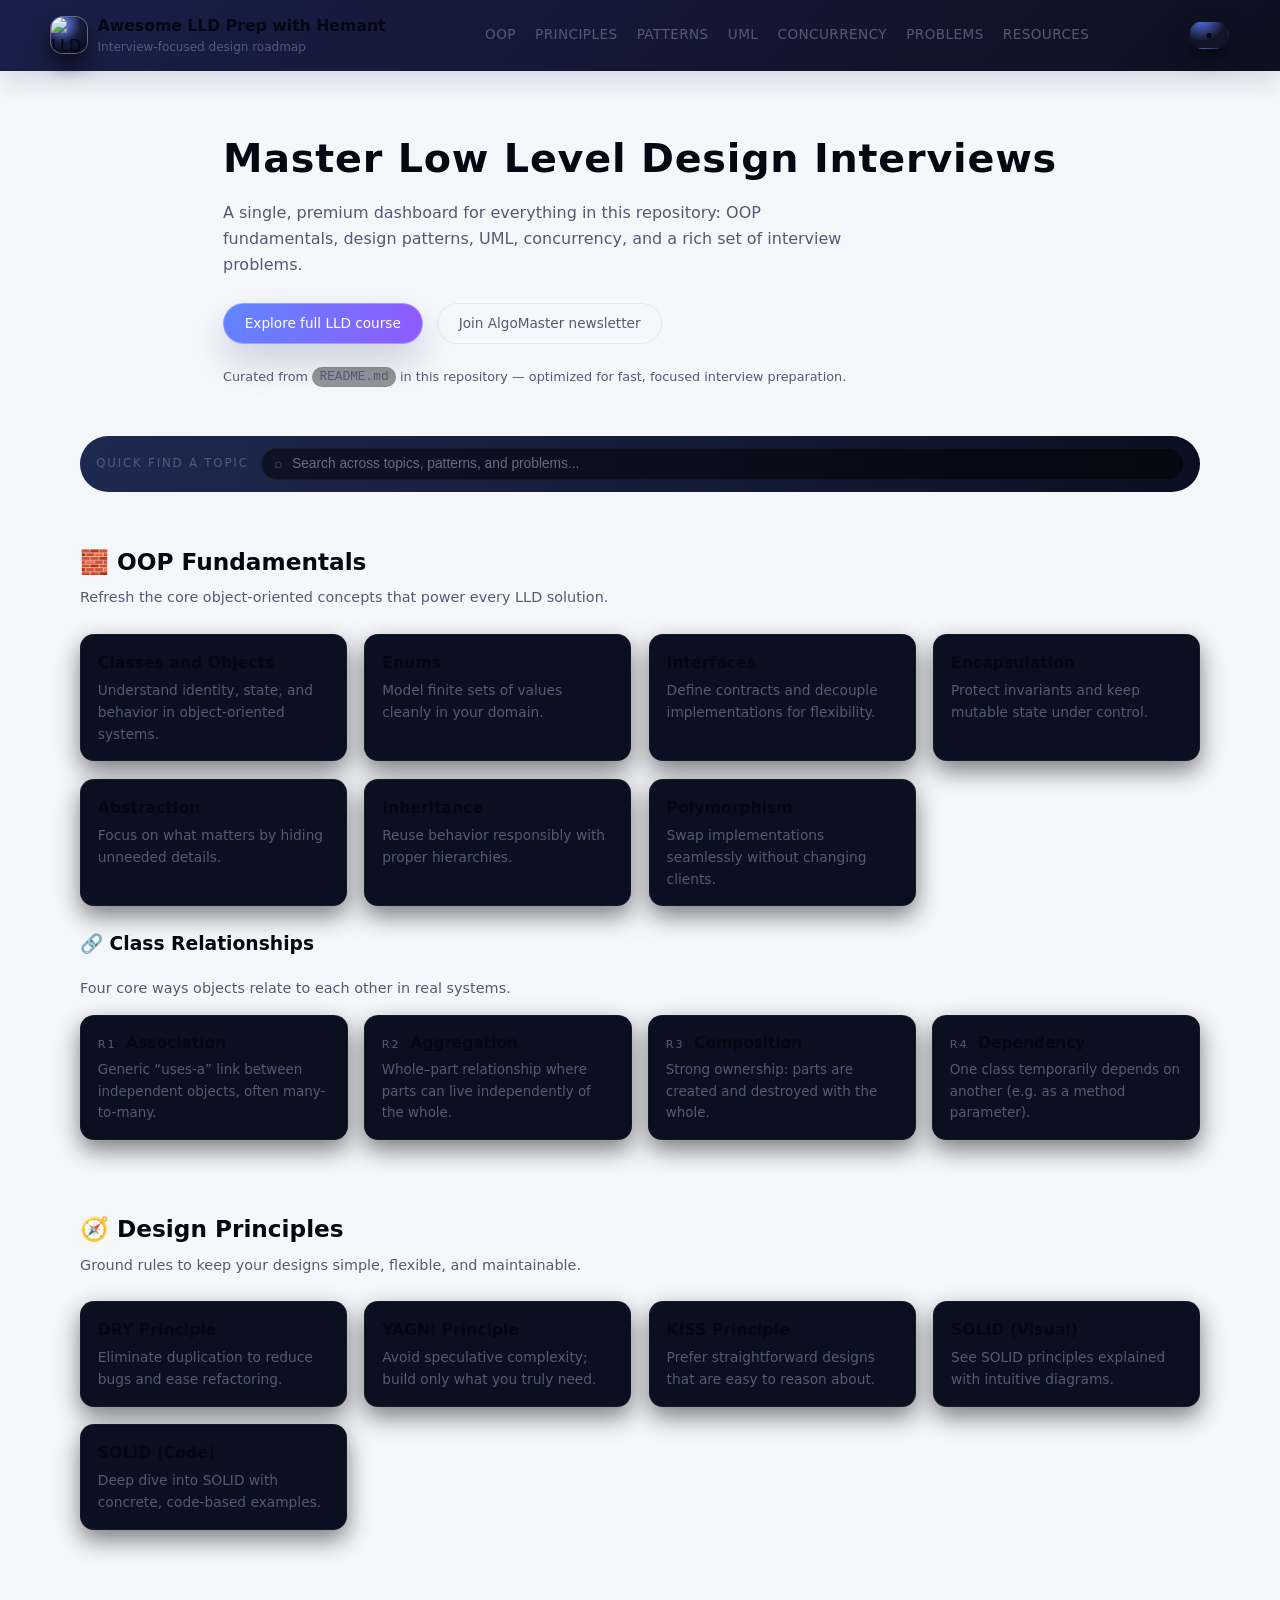
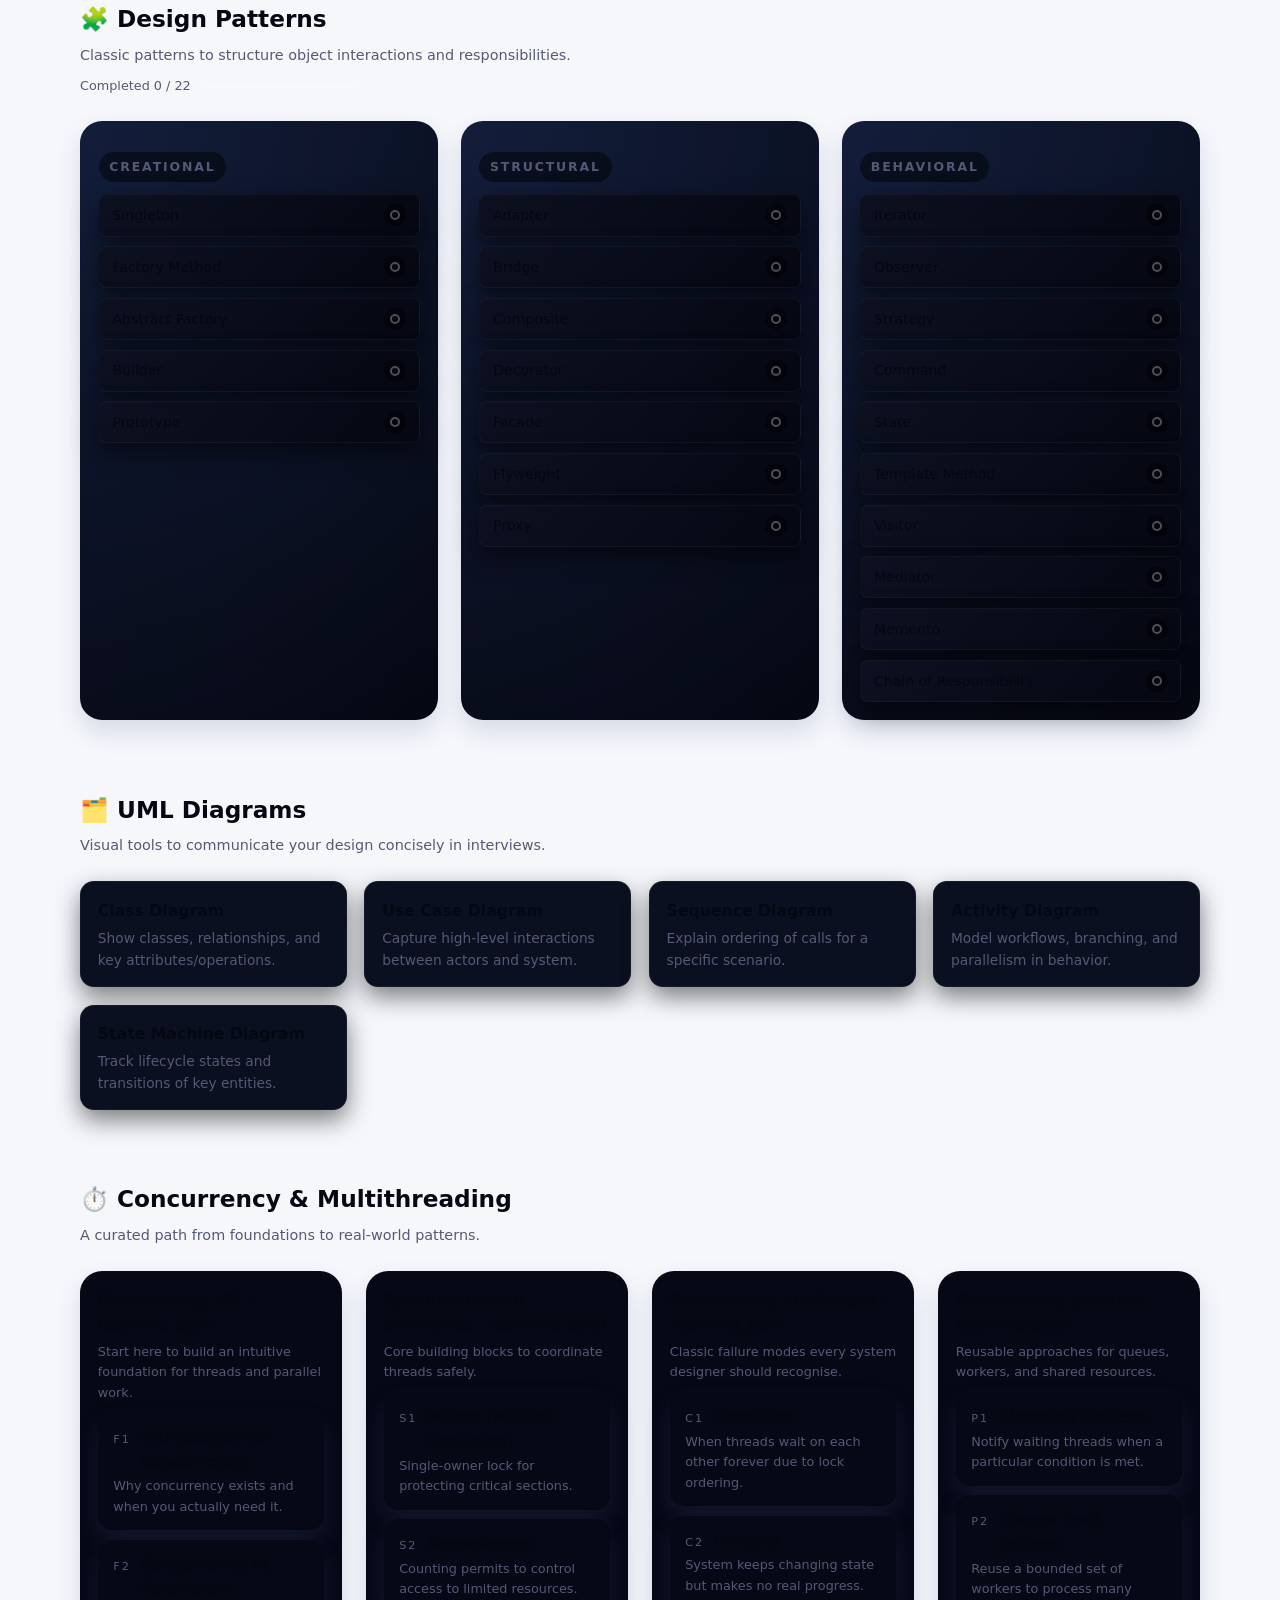
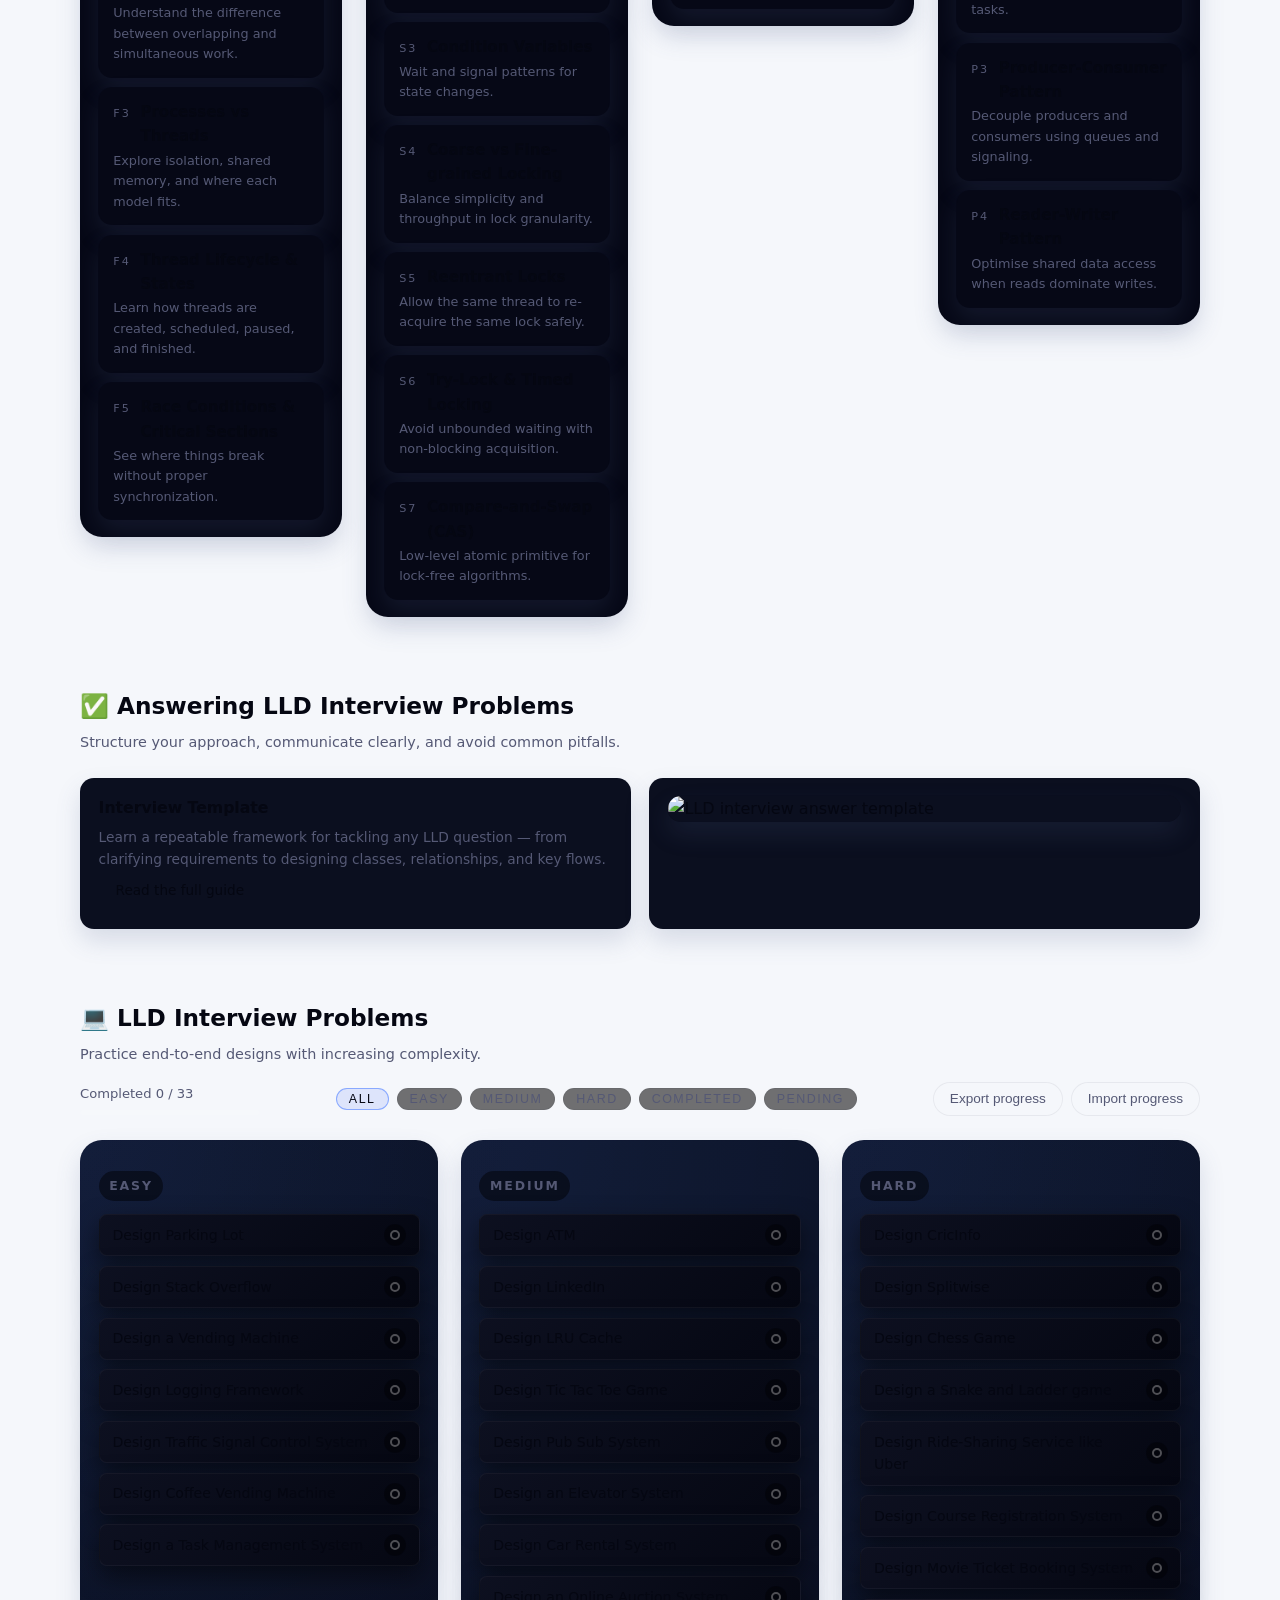
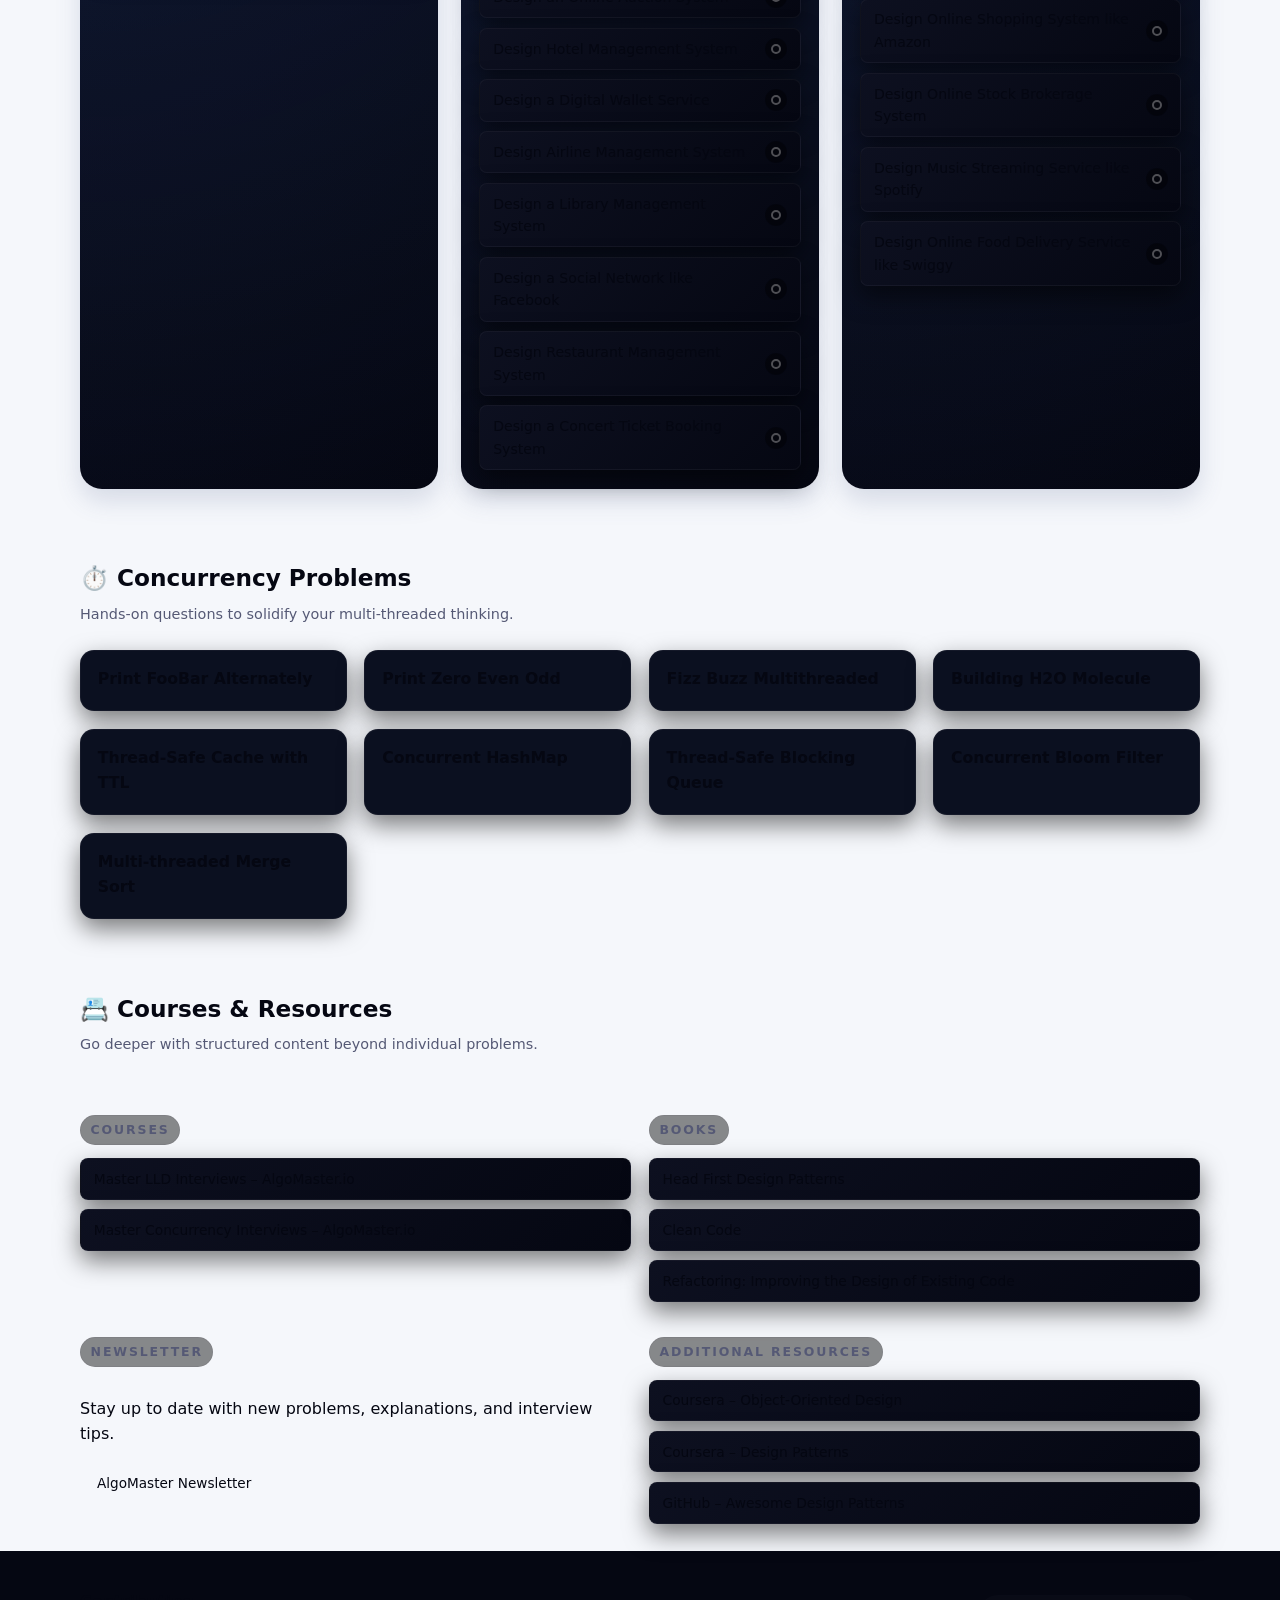
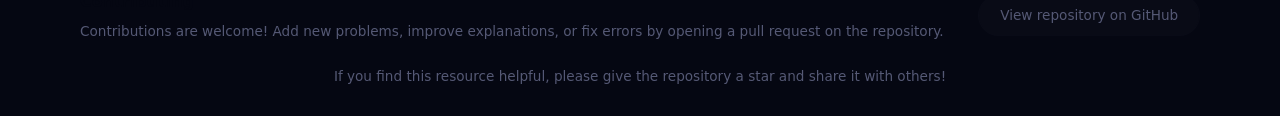
==== webview/index.html @ 3608aee8 "initial commit" ====
<!DOCTYPE html>
<html lang="en">
  <head>
    <meta charset="UTF-8" />
    <meta name="viewport" content="width=device-width, initial-scale=1.0" />
    <title>Awesome Low Level Design Prep</title>
    <meta
      name="description"
      content="Curated roadmap to prepare for Low Level Design (LLD) interviews: OOP, design principles, patterns, UML, concurrency, and hands-on problems."
    />
    <link rel="stylesheet" href="./styles.css" />
    <link rel="icon" type="image/png" href="../images/lld-repo-logo.png" />
  </head>
  <body data-page="overview">
    <div class="app-shell">
      <header class="topbar">
        <div class="logo-block">
          <img
            src="../images/lld-repo-logo.png"
            alt="LLD Repo Logo"
            class="logo"
          />
          <div class="brand">
            <span class="brand-title">Awesome LLD Prep with Hemant</span>
            <span class="brand-subtitle">Interview-focused design roadmap</span>
          </div>
        </div>
        <nav class="top-nav" aria-label="Primary">
          <a href="#fundamentals">OOP</a>
          <a href="#design-principles">Principles</a>
          <a href="#design-patterns">Patterns</a>
          <a href="#uml">UML</a>
          <a href="#concurrency">Concurrency</a>
          <a href="#lld-problems">Problems</a>
          <a href="#resources">Resources</a>
        </nav>
        <button
          class="icon-button"
          id="themeToggle"
          type="button"
          aria-label="Toggle dark mode"
        >
          <span class="icon-moon" aria-hidden="true">●</span>
        </button>
      </header>

      <main>
        <section class="hero">
          <div class="hero-content">
            <h1>Master Low Level Design Interviews</h1>
            <p class="hero-tagline">
              A single, premium dashboard for everything in this repository:
              OOP fundamentals, design patterns, UML, concurrency, and a rich
              set of interview problems.
            </p>
            <div class="hero-actions">
              <a
                href="https://algomaster.io/learn/lld"
                class="btn primary"
                target="_blank"
                rel="noopener noreferrer"
              >
                Explore full LLD course
              </a>
              <a
                href="https://blog.algomaster.io/"
                class="btn ghost"
                target="_blank"
                rel="noopener noreferrer"
              >
                Join AlgoMaster newsletter
              </a>
            </div>
            <p class="hero-meta">
              Curated from
              <code>README.md</code> in this repository — optimized for fast,
              focused interview preparation.
            </p>
          </div>
        </section>

        <section class="search-strip" aria-label="Quick search">
          <div class="search-inner">
            <label for="globalSearch" class="search-label"
              >Quick find a topic</label
            >
            <div class="search-control">
              <span class="search-icon" aria-hidden="true">⌕</span>
              <input
                id="globalSearch"
                type="search"
                placeholder="Search across topics, patterns, and problems..."
                autocomplete="off"
              />
            </div>
          </div>
        </section>

        <section id="fundamentals" class="section">
          <header class="section-header">
            <h2>🧱 OOP Fundamentals</h2>
            <p>Refresh the core object-oriented concepts that power every LLD solution.</p>
          </header>
          <div class="grid grid-3">
            <a
              class="card resource-card"
              href="https://algomaster.io/learn/lld/classes-and-objects"
              target="_blank"
              rel="noopener noreferrer"
              data-search="classes objects oop"
            >
              <h3>Classes and Objects</h3>
              <p>Understand identity, state, and behavior in object-oriented systems.</p>
            </a>
            <a
              class="card resource-card"
              href="https://algomaster.io/learn/lld/enums"
              target="_blank"
              rel="noopener noreferrer"
              data-search="enums enumerations"
            >
              <h3>Enums</h3>
              <p>Model finite sets of values cleanly in your domain.</p>
            </a>
            <a
              class="card resource-card"
              href="https://algomaster.io/learn/lld/interfaces"
              target="_blank"
              rel="noopener noreferrer"
              data-search="interfaces contracts"
            >
              <h3>Interfaces</h3>
              <p>Define contracts and decouple implementations for flexibility.</p>
            </a>
            <a
              class="card resource-card"
              href="https://algomaster.io/learn/lld/encapsulation"
              target="_blank"
              rel="noopener noreferrer"
              data-search="encapsulation information hiding"
            >
              <h3>Encapsulation</h3>
              <p>Protect invariants and keep mutable state under control.</p>
            </a>
            <a
              class="card resource-card"
              href="https://algomaster.io/learn/lld/abstraction"
              target="_blank"
              rel="noopener noreferrer"
              data-search="abstraction"
            >
              <h3>Abstraction</h3>
              <p>Focus on what matters by hiding unneeded details.</p>
            </a>
            <a
              class="card resource-card"
              href="https://algomaster.io/learn/lld/inheritance"
              target="_blank"
              rel="noopener noreferrer"
              data-search="inheritance"
            >
              <h3>Inheritance</h3>
              <p>Reuse behavior responsibly with proper hierarchies.</p>
            </a>
            <a
              class="card resource-card"
              href="https://algomaster.io/learn/lld/polymorphism"
              target="_blank"
              rel="noopener noreferrer"
              data-search="polymorphism late binding"
            >
              <h3>Polymorphism</h3>
              <p>Swap implementations seamlessly without changing clients.</p>
            </a>
          </div>

          <div class="subsection">
            <header class="section-header compact">
              <h3>🔗 Class Relationships</h3>
              <p>Four core ways objects relate to each other in real systems.</p>
            </header>
            <div class="relationships-grid">
              <a
                class="card resource-card relationship-card"
                href="https://algomaster.io/learn/lld/association"
                target="_blank"
                rel="noopener noreferrer"
                data-search="association"
              >
                <div class="relationship-header">
                  <span class="relationship-tag">R1</span>
                  <h3>Association</h3>
                </div>
                <p>
                  Generic “uses-a” link between independent objects, often
                  many-to-many.
                </p>
              </a>
              <a
                class="card resource-card relationship-card"
                href="https://algomaster.io/learn/lld/aggregation"
                target="_blank"
                rel="noopener noreferrer"
                data-search="aggregation"
              >
                <div class="relationship-header">
                  <span class="relationship-tag">R2</span>
                  <h3>Aggregation</h3>
                </div>
                <p>
                  Whole–part relationship where parts can live independently of
                  the whole.
                </p>
              </a>
              <a
                class="card resource-card relationship-card"
                href="https://algomaster.io/learn/lld/composition"
                target="_blank"
                rel="noopener noreferrer"
                data-search="composition"
              >
                <div class="relationship-header">
                  <span class="relationship-tag">R3</span>
                  <h3>Composition</h3>
                </div>
                <p>
                  Strong ownership: parts are created and destroyed with the
                  whole.
                </p>
              </a>
              <a
                class="card resource-card relationship-card"
                href="https://algomaster.io/learn/lld/dependency"
                target="_blank"
                rel="noopener noreferrer"
                data-search="dependency"
              >
                <div class="relationship-header">
                  <span class="relationship-tag">R4</span>
                  <h3>Dependency</h3>
                </div>
                <p>
                  One class temporarily depends on another (e.g. as a method
                  parameter).
                </p>
              </a>
            </div>
          </div>
        </section>

        <section id="design-principles" class="section">
          <header class="section-header">
            <h2>🧭 Design Principles</h2>
            <p>Ground rules to keep your designs simple, flexible, and maintainable.</p>
          </header>
          <div class="grid grid-2">
            <a
              class="card resource-card"
              href="https://algomaster.io/learn/lld/dry"
              target="_blank"
              rel="noopener noreferrer"
              data-search="dry don't repeat yourself"
            >
              <h3>DRY Principle</h3>
              <p>Eliminate duplication to reduce bugs and ease refactoring.</p>
            </a>
            <a
              class="card resource-card"
              href="https://algomaster.io/learn/lld/yagni"
              target="_blank"
              rel="noopener noreferrer"
              data-search="yagni you aren't gonna need it"
            >
              <h3>YAGNI Principle</h3>
              <p>Avoid speculative complexity; build only what you truly need.</p>
            </a>
            <a
              class="card resource-card"
              href="https://algomaster.io/learn/lld/kiss"
              target="_blank"
              rel="noopener noreferrer"
              data-search="kiss keep it simple"
            >
              <h3>KISS Principle</h3>
              <p>Prefer straightforward designs that are easy to reason about.</p>
            </a>
            <a
              class="card resource-card"
              href="https://medium.com/backticks-tildes/the-s-o-l-i-d-principles-in-pictures-b34ce2f1e898"
              target="_blank"
              rel="noopener noreferrer"
              data-search="solid principles pictures"
            >
              <h3>SOLID (Visual)</h3>
              <p>See SOLID principles explained with intuitive diagrams.</p>
            </a>
            <a
              class="card resource-card"
              href="https://blog.algomaster.io/p/solid-principles-explained-with-code"
              target="_blank"
              rel="noopener noreferrer"
              data-search="solid principles code examples"
            >
              <h3>SOLID (Code)</h3>
              <p>Deep dive into SOLID with concrete, code-based examples.</p>
            </a>
          </div>
        </section>

        <section id="design-patterns" class="section">
          <header class="section-header">
            <h2>🧩 Design Patterns</h2>
            <p>Classic patterns to structure object interactions and responsibilities.</p>
            <div class="patterns-progress">
              <span id="patternsProgressText">Completed 0 / 23</span>
              <div class="progress-bar">
                <div
                  id="patternsProgressBar"
                  class="progress-bar-fill"
                ></div>
              </div>
            </div>
          </header>
          <div class="patterns-layout">
            <div class="patterns-column">
              <h3 class="pill-heading">Creational</h3>
              <ul class="link-list">
                <li>
                  <a
                    class="resource-card pattern-card"
                    href="https://algomaster.io/learn/lld/singleton"
                    target="_blank"
                    rel="noopener noreferrer"
                    data-search="singleton creational pattern"
                    data-pattern-id="singleton"
                    data-pattern-category="creational"
                  >
                    <span class="pattern-card-title">Singleton</span>
                    <button
                      class="pattern-progress-toggle"
                      type="button"
                      aria-label="Toggle completion for Singleton pattern"
                    >
                      <span class="progress-check"></span>
                    </button>
                  </a>
                </li>
                <li>
                  <a
                    class="resource-card pattern-card"
                    href="https://algomaster.io/learn/lld/factory-method"
                    target="_blank"
                    rel="noopener noreferrer"
                    data-search="factory method pattern"
                    data-pattern-id="factory-method"
                    data-pattern-category="creational"
                  >
                    <span class="pattern-card-title">Factory Method</span>
                    <button
                      class="pattern-progress-toggle"
                      type="button"
                      aria-label="Toggle completion for Factory Method pattern"
                    >
                      <span class="progress-check"></span>
                    </button>
                  </a>
                </li>
                <li>
                  <a
                    class="resource-card pattern-card"
                    href="https://algomaster.io/learn/lld/abstract-factory"
                    target="_blank"
                    rel="noopener noreferrer"
                    data-search="abstract factory pattern"
                    data-pattern-id="abstract-factory"
                    data-pattern-category="creational"
                  >
                    <span class="pattern-card-title">Abstract Factory</span>
                    <button
                      class="pattern-progress-toggle"
                      type="button"
                      aria-label="Toggle completion for Abstract Factory pattern"
                    >
                      <span class="progress-check"></span>
                    </button>
                  </a>
                </li>
                <li>
                  <a
                    class="resource-card pattern-card"
                    href="https://algomaster.io/learn/lld/builder"
                    target="_blank"
                    rel="noopener noreferrer"
                    data-search="builder pattern"
                    data-pattern-id="builder"
                    data-pattern-category="creational"
                  >
                    <span class="pattern-card-title">Builder</span>
                    <button
                      class="pattern-progress-toggle"
                      type="button"
                      aria-label="Toggle completion for Builder pattern"
                    >
                      <span class="progress-check"></span>
                    </button>
                  </a>
                </li>
                <li>
                  <a
                    class="resource-card pattern-card"
                    href="https://algomaster.io/learn/lld/prototype"
                    target="_blank"
                    rel="noopener noreferrer"
                    data-search="prototype pattern"
                    data-pattern-id="prototype"
                    data-pattern-category="creational"
                  >
                    <span class="pattern-card-title">Prototype</span>
                    <button
                      class="pattern-progress-toggle"
                      type="button"
                      aria-label="Toggle completion for Prototype pattern"
                    >
                      <span class="progress-check"></span>
                    </button>
                  </a>
                </li>
              </ul>
            </div>

            <div class="patterns-column">
              <h3 class="pill-heading">Structural</h3>
              <ul class="link-list">
                <li>
                  <a
                    class="resource-card pattern-card"
                    href="https://algomaster.io/learn/lld/adapter"
                    target="_blank"
                    rel="noopener noreferrer"
                    data-search="adapter pattern"
                    data-pattern-id="adapter"
                    data-pattern-category="structural"
                  >
                    <span class="pattern-card-title">Adapter</span>
                    <button
                      class="pattern-progress-toggle"
                      type="button"
                      aria-label="Toggle completion for Adapter pattern"
                    >
                      <span class="progress-check"></span>
                    </button>
                  </a>
                </li>
                <li>
                  <a
                    class="resource-card pattern-card"
                    href="https://algomaster.io/learn/lld/bridge"
                    target="_blank"
                    rel="noopener noreferrer"
                    data-search="bridge pattern"
                    data-pattern-id="bridge"
                    data-pattern-category="structural"
                  >
                    <span class="pattern-card-title">Bridge</span>
                    <button
                      class="pattern-progress-toggle"
                      type="button"
                      aria-label="Toggle completion for Bridge pattern"
                    >
                      <span class="progress-check"></span>
                    </button>
                  </a>
                </li>
                <li>
                  <a
                    class="resource-card pattern-card"
                    href="https://algomaster.io/learn/lld/composite"
                    target="_blank"
                    rel="noopener noreferrer"
                    data-search="composite pattern"
                    data-pattern-id="composite"
                    data-pattern-category="structural"
                  >
                    <span class="pattern-card-title">Composite</span>
                    <button
                      class="pattern-progress-toggle"
                      type="button"
                      aria-label="Toggle completion for Composite pattern"
                    >
                      <span class="progress-check"></span>
                    </button>
                  </a>
                </li>
                <li>
                  <a
                    class="resource-card pattern-card"
                    href="https://algomaster.io/learn/lld/decorator"
                    target="_blank"
                    rel="noopener noreferrer"
                    data-search="decorator pattern"
                    data-pattern-id="decorator"
                    data-pattern-category="structural"
                  >
                    <span class="pattern-card-title">Decorator</span>
                    <button
                      class="pattern-progress-toggle"
                      type="button"
                      aria-label="Toggle completion for Decorator pattern"
                    >
                      <span class="progress-check"></span>
                    </button>
                  </a>
                </li>
                <li>
                  <a
                    class="resource-card pattern-card"
                    href="https://algomaster.io/learn/lld/facade"
                    target="_blank"
                    rel="noopener noreferrer"
                    data-search="facade pattern"
                    data-pattern-id="facade"
                    data-pattern-category="structural"
                  >
                    <span class="pattern-card-title">Facade</span>
                    <button
                      class="pattern-progress-toggle"
                      type="button"
                      aria-label="Toggle completion for Facade pattern"
                    >
                      <span class="progress-check"></span>
                    </button>
                  </a>
                </li>
                <li>
                  <a
                    class="resource-card pattern-card"
                    href="https://algomaster.io/learn/lld/flyweight"
                    target="_blank"
                    rel="noopener noreferrer"
                    data-search="flyweight pattern"
                    data-pattern-id="flyweight"
                    data-pattern-category="structural"
                  >
                    <span class="pattern-card-title">Flyweight</span>
                    <button
                      class="pattern-progress-toggle"
                      type="button"
                      aria-label="Toggle completion for Flyweight pattern"
                    >
                      <span class="progress-check"></span>
                    </button>
                  </a>
                </li>
                <li>
                  <a
                    class="resource-card pattern-card"
                    href="https://algomaster.io/learn/lld/proxy"
                    target="_blank"
                    rel="noopener noreferrer"
                    data-search="proxy pattern"
                    data-pattern-id="proxy"
                    data-pattern-category="structural"
                  >
                    <span class="pattern-card-title">Proxy</span>
                    <button
                      class="pattern-progress-toggle"
                      type="button"
                      aria-label="Toggle completion for Proxy pattern"
                    >
                      <span class="progress-check"></span>
                    </button>
                  </a>
                </li>
              </ul>
            </div>

            <div class="patterns-column">
              <h3 class="pill-heading">Behavioral</h3>
              <ul class="link-list">
                <li>
                  <a
                    class="resource-card pattern-card"
                    href="https://algomaster.io/learn/lld/iterator"
                    target="_blank"
                    rel="noopener noreferrer"
                    data-search="iterator pattern"
                    data-pattern-id="iterator"
                    data-pattern-category="behavioral"
                  >
                    <span class="pattern-card-title">Iterator</span>
                    <button
                      class="pattern-progress-toggle"
                      type="button"
                      aria-label="Toggle completion for Iterator pattern"
                    >
                      <span class="progress-check"></span>
                    </button>
                  </a>
                </li>
                <li>
                  <a
                    class="resource-card pattern-card"
                    href="https://algomaster.io/learn/lld/observer"
                    target="_blank"
                    rel="noopener noreferrer"
                    data-search="observer pattern"
                    data-pattern-id="observer"
                    data-pattern-category="behavioral"
                  >
                    <span class="pattern-card-title">Observer</span>
                    <button
                      class="pattern-progress-toggle"
                      type="button"
                      aria-label="Toggle completion for Observer pattern"
                    >
                      <span class="progress-check"></span>
                    </button>
                  </a>
                </li>
                <li>
                  <a
                    class="resource-card pattern-card"
                    href="https://algomaster.io/learn/lld/strategy"
                    target="_blank"
                    rel="noopener noreferrer"
                    data-search="strategy pattern"
                    data-pattern-id="strategy"
                    data-pattern-category="behavioral"
                  >
                    <span class="pattern-card-title">Strategy</span>
                    <button
                      class="pattern-progress-toggle"
                      type="button"
                      aria-label="Toggle completion for Strategy pattern"
                    >
                      <span class="progress-check"></span>
                    </button>
                  </a>
                </li>
                <li>
                  <a
                    class="resource-card pattern-card"
                    href="https://algomaster.io/learn/lld/command"
                    target="_blank"
                    rel="noopener noreferrer"
                    data-search="command pattern"
                    data-pattern-id="command"
                    data-pattern-category="behavioral"
                  >
                    <span class="pattern-card-title">Command</span>
                    <button
                      class="pattern-progress-toggle"
                      type="button"
                      aria-label="Toggle completion for Command pattern"
                    >
                      <span class="progress-check"></span>
                    </button>
                  </a>
                </li>
                <li>
                  <a
                    class="resource-card pattern-card"
                    href="https://algomaster.io/learn/lld/state"
                    target="_blank"
                    rel="noopener noreferrer"
                    data-search="state pattern"
                    data-pattern-id="state"
                    data-pattern-category="behavioral"
                  >
                    <span class="pattern-card-title">State</span>
                    <button
                      class="pattern-progress-toggle"
                      type="button"
                      aria-label="Toggle completion for State pattern"
                    >
                      <span class="progress-check"></span>
                    </button>
                  </a>
                </li>
                <li>
                  <a
                    class="resource-card pattern-card"
                    href="https://algomaster.io/learn/lld/template-method"
                    target="_blank"
                    rel="noopener noreferrer"
                    data-search="template method pattern"
                    data-pattern-id="template-method"
                    data-pattern-category="behavioral"
                  >
                    <span class="pattern-card-title">Template Method</span>
                    <button
                      class="pattern-progress-toggle"
                      type="button"
                      aria-label="Toggle completion for Template Method pattern"
                    >
                      <span class="progress-check"></span>
                    </button>
                  </a>
                </li>
                <li>
                  <a
                    class="resource-card pattern-card"
                    href="https://algomaster.io/learn/lld/visitor"
                    target="_blank"
                    rel="noopener noreferrer"
                    data-search="visitor pattern"
                    data-pattern-id="visitor"
                    data-pattern-category="behavioral"
                  >
                    <span class="pattern-card-title">Visitor</span>
                    <button
                      class="pattern-progress-toggle"
                      type="button"
                      aria-label="Toggle completion for Visitor pattern"
                    >
                      <span class="progress-check"></span>
                    </button>
                  </a>
                </li>
                <li>
                  <a
                    class="resource-card pattern-card"
                    href="https://algomaster.io/learn/lld/mediator"
                    target="_blank"
                    rel="noopener noreferrer"
                    data-search="mediator pattern"
                    data-pattern-id="mediator"
                    data-pattern-category="behavioral"
                  >
                    <span class="pattern-card-title">Mediator</span>
                    <button
                      class="pattern-progress-toggle"
                      type="button"
                      aria-label="Toggle completion for Mediator pattern"
                    >
                      <span class="progress-check"></span>
                    </button>
                  </a>
                </li>
                <li>
                  <a
                    class="resource-card pattern-card"
                    href="https://algomaster.io/learn/lld/memento"
                    target="_blank"
                    rel="noopener noreferrer"
                    data-search="memento pattern"
                    data-pattern-id="memento"
                    data-pattern-category="behavioral"
                  >
                    <span class="pattern-card-title">Memento</span>
                    <button
                      class="pattern-progress-toggle"
                      type="button"
                      aria-label="Toggle completion for Memento pattern"
                    >
                      <span class="progress-check"></span>
                    </button>
                  </a>
                </li>
                <li>
                  <a
                    class="resource-card pattern-card"
                    href="https://algomaster.io/learn/lld/chain-of-responsibility"
                    target="_blank"
                    rel="noopener noreferrer"
                    data-search="chain of responsibility pattern"
                    data-pattern-id="chain-of-responsibility"
                    data-pattern-category="behavioral"
                  >
                    <span class="pattern-card-title">Chain of Responsibility</span>
                    <button
                      class="pattern-progress-toggle"
                      type="button"
                      aria-label="Toggle completion for Chain of Responsibility pattern"
                    >
                      <span class="progress-check"></span>
                    </button>
                  </a>
                </li>
              </ul>
            </div>
          </div>
        </section>

        <section id="uml" class="section">
          <header class="section-header">
            <h2>🗂️ UML Diagrams</h2>
            <p>Visual tools to communicate your design concisely in interviews.</p>
          </header>
          <div class="grid grid-3">
            <a
              class="card resource-card"
              href="https://algomaster.io/learn/lld/class-diagram"
              target="_blank"
              rel="noopener noreferrer"
              data-search="uml class diagram"
            >
              <h3>Class Diagram</h3>
              <p>Show classes, relationships, and key attributes/operations.</p>
            </a>
            <a
              class="card resource-card"
              href="https://algomaster.io/learn/lld/use-case-diagram"
              target="_blank"
              rel="noopener noreferrer"
              data-search="uml use case diagram"
            >
              <h3>Use Case Diagram</h3>
              <p>Capture high-level interactions between actors and system.</p>
            </a>
            <a
              class="card resource-card"
              href="https://algomaster.io/learn/lld/sequence-diagram"
              target="_blank"
              rel="noopener noreferrer"
              data-search="uml sequence diagram"
            >
              <h3>Sequence Diagram</h3>
              <p>Explain ordering of calls for a specific scenario.</p>
            </a>
            <a
              class="card resource-card"
              href="https://algomaster.io/learn/lld/activity-diagram"
              target="_blank"
              rel="noopener noreferrer"
              data-search="uml activity diagram"
            >
              <h3>Activity Diagram</h3>
              <p>Model workflows, branching, and parallelism in behavior.</p>
            </a>
            <a
              class="card resource-card"
              href="https://algomaster.io/learn/lld/state-machine-diagram"
              target="_blank"
              rel="noopener noreferrer"
              data-search="uml state machine diagram"
            >
              <h3>State Machine Diagram</h3>
              <p>Track lifecycle states and transitions of key entities.</p>
            </a>
          </div>
        </section>

        <section id="concurrency" class="section">
          <header class="section-header">
            <h2>⏱️ Concurrency &amp; Multithreading</h2>
            <p>A curated path from foundations to real-world patterns.</p>
          </header>

          <div class="concurrency-layout">
            <div class="concurrency-group-card">
              <h3 class="group-title">Concurrency 101 – learning path</h3>
              <p class="group-subtitle">
                Start here to build an intuitive foundation for threads and parallel work.
              </p>
              <ol class="concurrency-roadmap compact">
                <li>
                  <a
                    class="roadmap-step"
                    href="https://algomaster.io/learn/concurrency-interview/introduction-to-concurrency"
                    target="_blank"
                    rel="noopener noreferrer"
                    data-search="introduction concurrency"
                  >
                    <div class="roadmap-step-header">
                      <span class="roadmap-step-index">F1</span>
                      <h4>Introduction to Concurrency</h4>
                    </div>
                    <p>Why concurrency exists and when you actually need it.</p>
                  </a>
                </li>
                <li>
                  <a
                    class="roadmap-step"
                    href="https://algomaster.io/learn/concurrency-interview/concurrency-vs-parallelism"
                    target="_blank"
                    rel="noopener noreferrer"
                    data-search="concurrency vs parallelism"
                  >
                    <div class="roadmap-step-header">
                      <span class="roadmap-step-index">F2</span>
                      <h4>Concurrency vs Parallelism</h4>
                    </div>
                    <p>Understand the difference between overlapping and simultaneous work.</p>
                  </a>
                </li>
                <li>
                  <a
                    class="roadmap-step"
                    href="https://algomaster.io/learn/concurrency-interview/processes-vs-threads"
                    target="_blank"
                    rel="noopener noreferrer"
                    data-search="processes vs threads"
                  >
                    <div class="roadmap-step-header">
                      <span class="roadmap-step-index">F3</span>
                      <h4>Processes vs Threads</h4>
                    </div>
                    <p>Explore isolation, shared memory, and where each model fits.</p>
                  </a>
                </li>
                <li>
                  <a
                    class="roadmap-step"
                    href="https://algomaster.io/learn/concurrency-interview/thread-lifecycle-and-states"
                    target="_blank"
                    rel="noopener noreferrer"
                    data-search="thread lifecycle states"
                  >
                    <div class="roadmap-step-header">
                      <span class="roadmap-step-index">F4</span>
                      <h4>Thread Lifecycle &amp; States</h4>
                    </div>
                    <p>Learn how threads are created, scheduled, paused, and finished.</p>
                  </a>
                </li>
                <li>
                  <a
                    class="roadmap-step"
                    href="https://algomaster.io/learn/concurrency-interview/race-conditions-and-critical-sections"
                    target="_blank"
                    rel="noopener noreferrer"
                    data-search="race conditions critical sections"
                  >
                    <div class="roadmap-step-header">
                      <span class="roadmap-step-index">F5</span>
                      <h4>Race Conditions &amp; Critical Sections</h4>
                    </div>
                    <p>See where things break without proper synchronization.</p>
                  </a>
                </li>
              </ol>
            </div>

            <div class="concurrency-group-card">
              <h3 class="group-title">Synchronization primitives – learning path</h3>
              <p class="group-subtitle">
                Core building blocks to coordinate threads safely.
              </p>
              <ol class="concurrency-roadmap compact">
                <li>
                  <a
                      class="roadmap-step"
                      href="https://algomaster.io/learn/concurrency-interview/mutex"
                      target="_blank"
                      rel="noopener noreferrer"
                      data-search="mutex mutual exclusion"
                    >
                      <div class="roadmap-step-header">
                        <span class="roadmap-step-index">S1</span>
                        <h4>Mutex (Mutual Exclusion)</h4>
                      </div>
                      <p>Single-owner lock for protecting critical sections.</p>
                    </a>
                  </li>
                  <li>
                    <a
                      class="roadmap-step"
                      href="https://algomaster.io/learn/concurrency-interview/semaphores"
                      target="_blank"
                      rel="noopener noreferrer"
                      data-search="semaphores"
                    >
                      <div class="roadmap-step-header">
                        <span class="roadmap-step-index">S2</span>
                        <h4>Semaphores</h4>
                      </div>
                      <p>Counting permits to control access to limited resources.</p>
                    </a>
                  </li>
                  <li>
                    <a
                      class="roadmap-step"
                      href="https://algomaster.io/learn/concurrency-interview/condition-variables"
                      target="_blank"
                      rel="noopener noreferrer"
                      data-search="condition variables"
                    >
                      <div class="roadmap-step-header">
                        <span class="roadmap-step-index">S3</span>
                        <h4>Condition Variables</h4>
                      </div>
                      <p>Wait and signal patterns for state changes.</p>
                    </a>
                  </li>
                  <li>
                    <a
                      class="roadmap-step"
                      href="https://algomaster.io/learn/concurrency-interview/coarse-vs-fine-grained-locking"
                      target="_blank"
                      rel="noopener noreferrer"
                      data-search="coarse fine grained locking"
                    >
                      <div class="roadmap-step-header">
                        <span class="roadmap-step-index">S4</span>
                        <h4>Coarse vs Fine-grained Locking</h4>
                      </div>
                      <p>Balance simplicity and throughput in lock granularity.</p>
                    </a>
                  </li>
                  <li>
                    <a
                      class="roadmap-step"
                      href="https://algomaster.io/learn/concurrency-interview/reentrant-locks"
                      target="_blank"
                      rel="noopener noreferrer"
                      data-search="reentrant locks"
                    >
                      <div class="roadmap-step-header">
                        <span class="roadmap-step-index">S5</span>
                        <h4>Reentrant Locks</h4>
                      </div>
                      <p>Allow the same thread to re-acquire the same lock safely.</p>
                    </a>
                  </li>
                  <li>
                    <a
                      class="roadmap-step"
                      href="https://algomaster.io/learn/concurrency-interview/try-lock-and-timed-locking"
                      target="_blank"
                      rel="noopener noreferrer"
                      data-search="try lock timed locking"
                    >
                      <div class="roadmap-step-header">
                        <span class="roadmap-step-index">S6</span>
                        <h4>Try-Lock &amp; Timed Locking</h4>
                      </div>
                      <p>Avoid unbounded waiting with non-blocking acquisition.</p>
                    </a>
                  </li>
                  <li>
                    <a
                      class="roadmap-step"
                      href="https://algomaster.io/learn/concurrency-interview/compare-and-swap"
                      target="_blank"
                      rel="noopener noreferrer"
                      data-search="compare and swap cas"
                    >
                      <div class="roadmap-step-header">
                        <span class="roadmap-step-index">S7</span>
                        <h4>Compare-and-Swap (CAS)</h4>
                      </div>
                      <p>Low-level atomic primitive for lock-free algorithms.</p>
                    </a>
                  </li>
              </ol>
            </div>

            <div class="concurrency-group-card">
              <h3 class="group-title">Concurrency challenges – learning path</h3>
              <p class="group-subtitle">
                Classic failure modes every system designer should recognise.
              </p>
              <ol class="concurrency-roadmap compact">
                  <li>
                    <a
                      class="roadmap-step"
                      href="https://algomaster.io/learn/concurrency-interview/deadlock"
                      target="_blank"
                      rel="noopener noreferrer"
                      data-search="deadlock"
                    >
                      <div class="roadmap-step-header">
                        <span class="roadmap-step-index">C1</span>
                        <h4>Deadlock</h4>
                      </div>
                      <p>When threads wait on each other forever due to lock ordering.</p>
                    </a>
                  </li>
                  <li>
                    <a
                      class="roadmap-step"
                      href="https://algomaster.io/learn/concurrency-interview/livelock"
                      target="_blank"
                      rel="noopener noreferrer"
                      data-search="livelock"
                    >
                      <div class="roadmap-step-header">
                        <span class="roadmap-step-index">C2</span>
                        <h4>Livelock</h4>
                      </div>
                      <p>System keeps changing state but makes no real progress.</p>
                    </a>
                  </li>
              </ol>
            </div>

            <div class="concurrency-group-card">
              <h3 class="group-title">Concurrency patterns – learning path</h3>
              <p class="group-subtitle">
                Reusable approaches for queues, workers, and shared resources.
              </p>
              <ol class="concurrency-roadmap compact">
                  <li>
                    <a
                      class="roadmap-step"
                      href="https://algomaster.io/learn/concurrency-interview/signaling-pattern"
                      target="_blank"
                      rel="noopener noreferrer"
                      data-search="signaling pattern"
                    >
                      <div class="roadmap-step-header">
                        <span class="roadmap-step-index">P1</span>
                        <h4>Signaling Pattern</h4>
                      </div>
                      <p>Notify waiting threads when a particular condition is met.</p>
                    </a>
                  </li>
                  <li>
                    <a
                      class="roadmap-step"
                      href="https://algomaster.io/learn/concurrency-interview/thread-pool-pattern"
                      target="_blank"
                      rel="noopener noreferrer"
                      data-search="thread pool pattern"
                    >
                      <div class="roadmap-step-header">
                        <span class="roadmap-step-index">P2</span>
                        <h4>Thread Pool Pattern</h4>
                      </div>
                      <p>Reuse a bounded set of workers to process many tasks.</p>
                    </a>
                  </li>
                  <li>
                    <a
                      class="roadmap-step"
                      href="https://algomaster.io/learn/concurrency-interview/producer-consumer-pattern"
                      target="_blank"
                      rel="noopener noreferrer"
                      data-search="producer consumer pattern"
                    >
                      <div class="roadmap-step-header">
                        <span class="roadmap-step-index">P3</span>
                        <h4>Producer-Consumer Pattern</h4>
                      </div>
                      <p>Decouple producers and consumers using queues and signaling.</p>
                    </a>
                  </li>
                  <li>
                    <a
                      class="roadmap-step"
                      href="https://algomaster.io/learn/concurrency-interview/reader-writer-pattern"
                      target="_blank"
                      rel="noopener noreferrer"
                      data-search="reader writer pattern"
                    >
                      <div class="roadmap-step-header">
                        <span class="roadmap-step-index">P4</span>
                        <h4>Reader-Writer Pattern</h4>
                      </div>
                      <p>Optimise shared data access when reads dominate writes.</p>
                    </a>
                  </li>
              </ol>
            </div>
            </div>
          </div>
        </section>

        <section id="lld-guide" class="section">
          <header class="section-header">
            <h2>✅ Answering LLD Interview Problems</h2>
            <p>Structure your approach, communicate clearly, and avoid common pitfalls.</p>
          </header>
          <div class="grid grid-2">
            <article class="card">
              <h3>Interview Template</h3>
              <p>
                Learn a repeatable framework for tackling any LLD question — from clarifying
                requirements to designing classes, relationships, and key flows.
              </p>
              <a
                class="btn inline"
                href="https://blog.algomaster.io/p/how-to-answer-a-lld-interview-problem"
                target="_blank"
                rel="noopener noreferrer"
                >Read the full guide</a
              >
            </article>
            <article class="card card-image">
              <img
                src="../images/interview-template.png"
                alt="LLD interview answer template"
              />
            </article>
          </div>
        </section>

        <section id="lld-problems" class="section">
          <header class="section-header">
            <h2>💻 LLD Interview Problems</h2>
            <p>Practice end-to-end designs with increasing complexity.</p>
            <div class="problems-controls">
              <div class="progress-summary">
                <span id="problemsProgressText">Completed 0 / 33</span>
                <div class="progress-bar">
                  <div
                    id="problemsProgressBar"
                    class="progress-bar-fill"
                  ></div>
                </div>
              </div>
              <div class="problems-filters" aria-label="Filter problems">
                <button
                  type="button"
                  class="pill-filter is-active"
                  data-filter="all"
                >
                  All
                </button>
                <button
                  type="button"
                  class="pill-filter"
                  data-filter="easy"
                >
                  Easy
                </button>
                <button
                  type="button"
                  class="pill-filter"
                  data-filter="medium"
                >
                  Medium
                </button>
                <button
                  type="button"
                  class="pill-filter"
                  data-filter="hard"
                >
                  Hard
                </button>
                <button
                  type="button"
                  class="pill-filter"
                  data-filter="completed"
                >
                  Completed
                </button>
                <button
                  type="button"
                  class="pill-filter"
                  data-filter="pending"
                >
                  Pending
                </button>
              </div>
              <div class="progress-actions">
                <button
                  id="exportProgressBtn"
                  type="button"
                  class="btn ghost inline"
                >
                  Export progress
                </button>
                <button
                  id="importProgressBtn"
                  type="button"
                  class="btn ghost inline"
                >
                  Import progress
                </button>
              </div>
            </div>
          </header>
          <div class="problems-layout">
            <div class="problems-column">
              <h3 class="pill-heading">Easy</h3>
              <ul class="link-list">
                <li>
                  <a
                    class="resource-card problem-card"
                    href="./problem.html?slug=parking-lot"
                    data-search="parking lot easy lld"
                    data-problem-id="parking-lot"
                    data-difficulty="easy"
                  >
                    <span class="problem-card-title">Design Parking Lot</span>
                    <button
                      class="problem-progress-toggle"
                      type="button"
                      aria-label="Toggle completion for Design Parking Lot"
                    >
                      <span class="progress-check"></span>
                    </button>
                  </a>
                </li>
                <li>
                  <a
                    class="resource-card problem-card"
                    href="./problem.html?slug=stack-overflow"
                    data-search="stack overflow easy lld"
                    data-problem-id="stack-overflow"
                    data-difficulty="easy"
                  >
                    <span class="problem-card-title">Design Stack Overflow</span>
                    <button
                      class="problem-progress-toggle"
                      type="button"
                      aria-label="Toggle completion for Design Stack Overflow"
                    >
                      <span class="progress-check"></span>
                    </button>
                  </a>
                </li>
                <li>
                  <a
                    class="resource-card problem-card"
                    href="./problem.html?slug=vending-machine"
                    data-search="vending machine easy lld"
                    data-problem-id="vending-machine"
                    data-difficulty="easy"
                  >
                    <span class="problem-card-title">Design a Vending Machine</span>
                    <button
                      class="problem-progress-toggle"
                      type="button"
                      aria-label="Toggle completion for Design a Vending Machine"
                    >
                      <span class="progress-check"></span>
                    </button>
                  </a>
                </li>
                <li>
                  <a
                    class="resource-card problem-card"
                    href="./problem.html?slug=logging-framework"
                    data-search="logging framework easy lld"
                    data-problem-id="logging-framework"
                    data-difficulty="easy"
                  >
                    <span class="problem-card-title">Design Logging Framework</span>
                    <button
                      class="problem-progress-toggle"
                      type="button"
                      aria-label="Toggle completion for Design Logging Framework"
                    >
                      <span class="progress-check"></span>
                    </button>
                  </a>
                </li>
                <li>
                  <a
                    class="resource-card problem-card"
                    href="./problem.html?slug=traffic-signal"
                    data-search="traffic signal system easy lld"
                    data-problem-id="traffic-signal"
                    data-difficulty="easy"
                  >
                    <span class="problem-card-title"
                      >Design Traffic Signal Control System</span
                    >
                    <button
                      class="problem-progress-toggle"
                      type="button"
                      aria-label="Toggle completion for Design Traffic Signal Control System"
                    >
                      <span class="progress-check"></span>
                    </button>
                  </a>
                </li>
                <li>
                  <a
                    class="resource-card problem-card"
                    href="./problem.html?slug=coffee-vending-machine"
                    data-search="coffee vending machine easy lld"
                    data-problem-id="coffee-vending-machine"
                    data-difficulty="easy"
                  >
                    <span class="problem-card-title"
                      >Design Coffee Vending Machine</span
                    >
                    <button
                      class="problem-progress-toggle"
                      type="button"
                      aria-label="Toggle completion for Design Coffee Vending Machine"
                    >
                      <span class="progress-check"></span>
                    </button>
                  </a>
                </li>
                <li>
                  <a
                    class="resource-card problem-card"
                    href="./problem.html?slug=task-management-system"
                    data-search="task management system easy lld"
                    data-problem-id="task-management-system"
                    data-difficulty="easy"
                  >
                    <span class="problem-card-title"
                      >Design a Task Management System</span
                    >
                    <button
                      class="problem-progress-toggle"
                      type="button"
                      aria-label="Toggle completion for Design a Task Management System"
                    >
                      <span class="progress-check"></span>
                    </button>
                  </a>
                </li>
              </ul>
            </div>
            <div class="problems-column">
              <h3 class="pill-heading">Medium</h3>
              <ul class="link-list">
                <li>
                  <a
                    class="resource-card problem-card"
                    href="./problem.html?slug=atm"
                    data-search="atm medium lld"
                    data-problem-id="atm"
                    data-difficulty="medium"
                  >
                    <span class="problem-card-title">Design ATM</span>
                    <button
                      class="problem-progress-toggle"
                      type="button"
                      aria-label="Toggle completion for Design ATM"
                    >
                      <span class="progress-check"></span>
                    </button>
                  </a>
                </li>
                <li>
                  <a
                    class="resource-card problem-card"
                    href="./problem.html?slug=linkedin"
                    data-search="linkedin medium lld"
                    data-problem-id="linkedin"
                    data-difficulty="medium"
                  >
                    <span class="problem-card-title">Design LinkedIn</span>
                    <button
                      class="problem-progress-toggle"
                      type="button"
                      aria-label="Toggle completion for Design LinkedIn"
                    >
                      <span class="progress-check"></span>
                    </button>
                  </a>
                </li>
                <li>
                  <a
                    class="resource-card problem-card"
                    href="./problem.html?slug=lru-cache"
                    data-search="lru cache medium lld"
                    data-problem-id="lru-cache"
                    data-difficulty="medium"
                  >
                    <span class="problem-card-title">Design LRU Cache</span>
                    <button
                      class="problem-progress-toggle"
                      type="button"
                      aria-label="Toggle completion for Design LRU Cache"
                    >
                      <span class="progress-check"></span>
                    </button>
                  </a>
                </li>
                <li>
                  <a
                    class="resource-card problem-card"
                    href="./problem.html?slug=tic-tac-toe"
                    data-search="tic tac toe game medium lld"
                    data-problem-id="tic-tac-toe"
                    data-difficulty="medium"
                  >
                    <span class="problem-card-title"
                      >Design Tic Tac Toe Game</span
                    >
                    <button
                      class="problem-progress-toggle"
                      type="button"
                      aria-label="Toggle completion for Design Tic Tac Toe Game"
                    >
                      <span class="progress-check"></span>
                    </button>
                  </a>
                </li>
                <li>
                  <a
                    class="resource-card problem-card"
                    href="./problem.html?slug=pub-sub-system"
                    data-search="pub sub system medium lld"
                    data-problem-id="pub-sub-system"
                    data-difficulty="medium"
                  >
                    <span class="problem-card-title">Design Pub Sub System</span>
                    <button
                      class="problem-progress-toggle"
                      type="button"
                      aria-label="Toggle completion for Design Pub Sub System"
                    >
                      <span class="progress-check"></span>
                    </button>
                  </a>
                </li>
                <li>
                  <a
                    class="resource-card problem-card"
                    href="./problem.html?slug=elevator-system"
                    data-search="elevator system medium lld"
                    data-problem-id="elevator-system"
                    data-difficulty="medium"
                  >
                    <span class="problem-card-title"
                      >Design an Elevator System</span
                    >
                    <button
                      class="problem-progress-toggle"
                      type="button"
                      aria-label="Toggle completion for Design an Elevator System"
                    >
                      <span class="progress-check"></span>
                    </button>
                  </a>
                </li>
                <li>
                  <a
                    class="resource-card problem-card"
                    href="./problem.html?slug=car-rental-system"
                    data-search="car rental system medium lld"
                    data-problem-id="car-rental-system"
                    data-difficulty="medium"
                  >
                    <span class="problem-card-title"
                      >Design Car Rental System</span
                    >
                    <button
                      class="problem-progress-toggle"
                      type="button"
                      aria-label="Toggle completion for Design Car Rental System"
                    >
                      <span class="progress-check"></span>
                    </button>
                  </a>
                </li>
                <li>
                  <a
                    class="resource-card problem-card"
                    href="./problem.html?slug=online-auction-system"
                    data-search="online auction system medium lld"
                    data-problem-id="online-auction-system"
                    data-difficulty="medium"
                  >
                    <span class="problem-card-title"
                      >Design an Online Auction System</span
                    >
                    <button
                      class="problem-progress-toggle"
                      type="button"
                      aria-label="Toggle completion for Design an Online Auction System"
                    >
                      <span class="progress-check"></span>
                    </button>
                  </a>
                </li>
                <li>
                  <a
                    class="resource-card problem-card"
                    href="./problem.html?slug=hotel-management-system"
                    data-search="hotel management system medium lld"
                    data-problem-id="hotel-management-system"
                    data-difficulty="medium"
                  >
                    <span class="problem-card-title"
                      >Design Hotel Management System</span
                    >
                    <button
                      class="problem-progress-toggle"
                      type="button"
                      aria-label="Toggle completion for Design Hotel Management System"
                    >
                      <span class="progress-check"></span>
                    </button>
                  </a>
                </li>
                <li>
                  <a
                    class="resource-card problem-card"
                    href="./problem.html?slug=digital-wallet-service"
                    data-search="digital wallet service medium lld"
                    data-problem-id="digital-wallet-service"
                    data-difficulty="medium"
                  >
                    <span class="problem-card-title"
                      >Design a Digital Wallet Service</span
                    >
                    <button
                      class="problem-progress-toggle"
                      type="button"
                      aria-label="Toggle completion for Design a Digital Wallet Service"
                    >
                      <span class="progress-check"></span>
                    </button>
                  </a>
                </li>
                <li>
                  <a
                    class="resource-card problem-card"
                    href="./problem.html?slug=airline-management-system"
                    data-search="airline management system medium lld"
                    data-problem-id="airline-management-system"
                    data-difficulty="medium"
                  >
                    <span class="problem-card-title"
                      >Design Airline Management System</span
                    >
                    <button
                      class="problem-progress-toggle"
                      type="button"
                      aria-label="Toggle completion for Design Airline Management System"
                    >
                      <span class="progress-check"></span>
                    </button>
                  </a>
                </li>
                <li>
                  <a
                    class="resource-card problem-card"
                    href="./problem.html?slug=library-management-system"
                    data-search="library management system medium lld"
                    data-problem-id="library-management-system"
                    data-difficulty="medium"
                  >
                    <span class="problem-card-title"
                      >Design a Library Management System</span
                    >
                    <button
                      class="problem-progress-toggle"
                      type="button"
                      aria-label="Toggle completion for Design a Library Management System"
                    >
                      <span class="progress-check"></span>
                    </button>
                  </a>
                </li>
                <li>
                  <a
                    class="resource-card problem-card"
                    href="./problem.html?slug=social-networking-service"
                    data-search="social network facebook medium lld"
                    data-problem-id="social-networking-service"
                    data-difficulty="medium"
                  >
                    <span class="problem-card-title"
                      >Design a Social Network like Facebook</span
                    >
                    <button
                      class="problem-progress-toggle"
                      type="button"
                      aria-label="Toggle completion for Design a Social Network like Facebook"
                    >
                      <span class="progress-check"></span>
                    </button>
                  </a>
                </li>
                <li>
                  <a
                    class="resource-card problem-card"
                    href="./problem.html?slug=restaurant-management-system"
                    data-search="restaurant management system medium lld"
                    data-problem-id="restaurant-management-system"
                    data-difficulty="medium"
                  >
                    <span class="problem-card-title"
                      >Design Restaurant Management System</span
                    >
                    <button
                      class="problem-progress-toggle"
                      type="button"
                      aria-label="Toggle completion for Design Restaurant Management System"
                    >
                      <span class="progress-check"></span>
                    </button>
                  </a>
                </li>
                <li>
                  <a
                    class="resource-card problem-card"
                    href="./problem.html?slug=concert-ticket-booking-system"
                    data-search="concert ticket booking system medium lld"
                    data-problem-id="concert-ticket-booking-system"
                    data-difficulty="medium"
                  >
                    <span class="problem-card-title"
                      >Design a Concert Ticket Booking System</span
                    >
                    <button
                      class="problem-progress-toggle"
                      type="button"
                      aria-label="Toggle completion for Design a Concert Ticket Booking System"
                    >
                      <span class="progress-check"></span>
                    </button>
                  </a>
                </li>
              </ul>
            </div>
            <div class="problems-column">
              <h3 class="pill-heading">Hard</h3>
              <ul class="link-list">
                <li>
                  <a
                    class="resource-card problem-card"
                    href="./problem.html?slug=cricinfo"
                    data-search="cricinfo hard lld"
                    data-problem-id="cricinfo"
                    data-difficulty="hard"
                  >
                    <span class="problem-card-title">Design CricInfo</span>
                    <button
                      class="problem-progress-toggle"
                      type="button"
                      aria-label="Toggle completion for Design CricInfo"
                    >
                      <span class="progress-check"></span>
                    </button>
                  </a>
                </li>
                <li>
                  <a
                    class="resource-card problem-card"
                    href="./problem.html?slug=splitwise"
                    data-search="splitwise hard lld"
                    data-problem-id="splitwise"
                    data-difficulty="hard"
                  >
                    <span class="problem-card-title">Design Splitwise</span>
                    <button
                      class="problem-progress-toggle"
                      type="button"
                      aria-label="Toggle completion for Design Splitwise"
                    >
                      <span class="progress-check"></span>
                    </button>
                  </a>
                </li>
                <li>
                  <a
                    class="resource-card problem-card"
                    href="./problem.html?slug=chess-game"
                    data-search="chess game hard lld"
                    data-problem-id="chess-game"
                    data-difficulty="hard"
                  >
                    <span class="problem-card-title">Design Chess Game</span>
                    <button
                      class="problem-progress-toggle"
                      type="button"
                      aria-label="Toggle completion for Design Chess Game"
                    >
                      <span class="progress-check"></span>
                    </button>
                  </a>
                </li>
                <li>
                  <a
                    class="resource-card problem-card"
                    href="./problem.html?slug=snake-and-ladder"
                    data-search="snake ladder hard lld"
                    data-problem-id="snake-and-ladder"
                    data-difficulty="hard"
                  >
                    <span class="problem-card-title"
                      >Design a Snake and Ladder game</span
                    >
                    <button
                      class="problem-progress-toggle"
                      type="button"
                      aria-label="Toggle completion for Design a Snake and Ladder game"
                    >
                      <span class="progress-check"></span>
                    </button>
                  </a>
                </li>
                <li>
                  <a
                    class="resource-card problem-card"
                    href="./problem.html?slug=ride-sharing-service"
                    data-search="ride sharing uber hard lld"
                    data-problem-id="ride-sharing-service"
                    data-difficulty="hard"
                  >
                    <span class="problem-card-title"
                      >Design Ride-Sharing Service like Uber</span
                    >
                    <button
                      class="problem-progress-toggle"
                      type="button"
                      aria-label="Toggle completion for Design Ride-Sharing Service like Uber"
                    >
                      <span class="progress-check"></span>
                    </button>
                  </a>
                </li>
                <li>
                  <a
                    class="resource-card problem-card"
                    href="./problem.html?slug=course-registration-system"
                    data-search="course registration system hard lld"
                    data-problem-id="course-registration-system"
                    data-difficulty="hard"
                  >
                    <span class="problem-card-title"
                      >Design Course Registration System</span
                    >
                    <button
                      class="problem-progress-toggle"
                      type="button"
                      aria-label="Toggle completion for Design Course Registration System"
                    >
                      <span class="progress-check"></span>
                    </button>
                  </a>
                </li>
                <li>
                  <a
                    class="resource-card problem-card"
                    href="./problem.html?slug=movie-ticket-booking-system"
                    data-search="movie ticket booking system hard lld"
                    data-problem-id="movie-ticket-booking-system"
                    data-difficulty="hard"
                  >
                    <span class="problem-card-title"
                      >Design Movie Ticket Booking System</span
                    >
                    <button
                      class="problem-progress-toggle"
                      type="button"
                      aria-label="Toggle completion for Design Movie Ticket Booking System"
                    >
                      <span class="progress-check"></span>
                    </button>
                  </a>
                </li>
                <li>
                  <a
                    class="resource-card problem-card"
                    href="./problem.html?slug=online-shopping-service"
                    data-search="online shopping amazon hard lld"
                    data-problem-id="online-shopping-service"
                    data-difficulty="hard"
                  >
                    <span class="problem-card-title"
                      >Design Online Shopping System like Amazon</span
                    >
                    <button
                      class="problem-progress-toggle"
                      type="button"
                      aria-label="Toggle completion for Design Online Shopping System like Amazon"
                    >
                      <span class="progress-check"></span>
                    </button>
                  </a>
                </li>
                <li>
                  <a
                    class="resource-card problem-card"
                    href="./problem.html?slug=online-stock-brokerage-system"
                    data-search="online stock brokerage system hard lld"
                    data-problem-id="online-stock-brokerage-system"
                    data-difficulty="hard"
                  >
                    <span class="problem-card-title"
                      >Design Online Stock Brokerage System</span
                    >
                    <button
                      class="problem-progress-toggle"
                      type="button"
                      aria-label="Toggle completion for Design Online Stock Brokerage System"
                    >
                      <span class="progress-check"></span>
                    </button>
                  </a>
                </li>
                <li>
                  <a
                    class="resource-card problem-card"
                    href="./problem.html?slug=music-streaming-service"
                    data-search="music streaming spotify hard lld"
                    data-problem-id="music-streaming-service"
                    data-difficulty="hard"
                  >
                    <span class="problem-card-title"
                      >Design Music Streaming Service like Spotify</span
                    >
                    <button
                      class="problem-progress-toggle"
                      type="button"
                      aria-label="Toggle completion for Design Music Streaming Service like Spotify"
                    >
                      <span class="progress-check"></span>
                    </button>
                  </a>
                </li>
                <li>
                  <a
                    class="resource-card problem-card"
                    href="./problem.html?slug=food-delivery-service"
                    data-search="food delivery swiggy hard lld"
                    data-problem-id="food-delivery-service"
                    data-difficulty="hard"
                  >
                    <span class="problem-card-title"
                      >Design Online Food Delivery Service like Swiggy</span
                    >
                    <button
                      class="problem-progress-toggle"
                      type="button"
                      aria-label="Toggle completion for Design Online Food Delivery Service like Swiggy"
                    >
                      <span class="progress-check"></span>
                    </button>
                  </a>
                </li>
              </ul>
            </div>
          </div>
        </section>

        <section id="concurrency-problems" class="section">
          <header class="section-header">
            <h2>⏱️ Concurrency Problems</h2>
            <p>Hands-on questions to solidify your multi-threaded thinking.</p>
          </header>
          <div class="grid grid-3">
            <a
              class="card resource-card"
              href="https://algomaster.io/learn/concurrency-interview/print-foobar-alternately"
              target="_blank"
              rel="noopener noreferrer"
              data-search="print foobar alternately concurrency problem"
            >
              <h3>Print FooBar Alternately</h3>
            </a>
            <a
              class="card resource-card"
              href="https://algomaster.io/learn/concurrency-interview/print-zero-even-odd"
              target="_blank"
              rel="noopener noreferrer"
              data-search="print zero even odd concurrency problem"
            >
              <h3>Print Zero Even Odd</h3>
            </a>
            <a
              class="card resource-card"
              href="https://algomaster.io/learn/concurrency-interview/fizz-buzz-multithreaded"
              target="_blank"
              rel="noopener noreferrer"
              data-search="fizz buzz multithreaded concurrency problem"
            >
              <h3>Fizz Buzz Multithreaded</h3>
            </a>
            <a
              class="card resource-card"
              href="https://algomaster.io/learn/concurrency-interview/building-h2o"
              target="_blank"
              rel="noopener noreferrer"
              data-search="building h2o concurrency problem"
            >
              <h3>Building H2O Molecule</h3>
            </a>
            <a
              class="card resource-card"
              href="https://algomaster.io/learn/concurrency-interview/design-thread-safe-cache-with-ttl"
              target="_blank"
              rel="noopener noreferrer"
              data-search="thread-safe cache ttl concurrency problem"
            >
              <h3>Thread-Safe Cache with TTL</h3>
            </a>
            <a
              class="card resource-card"
              href="https://algomaster.io/learn/concurrency-interview/design-concurrent-hashmap"
              target="_blank"
              rel="noopener noreferrer"
              data-search="concurrent hashmap concurrency problem"
            >
              <h3>Concurrent HashMap</h3>
            </a>
            <a
              class="card resource-card"
              href="https://algomaster.io/learn/concurrency-interview/design-thread-safe-blocking-queue"
              target="_blank"
              rel="noopener noreferrer"
              data-search="thread-safe blocking queue concurrency problem"
            >
              <h3>Thread-Safe Blocking Queue</h3>
            </a>
            <a
              class="card resource-card"
              href="https://algomaster.io/learn/concurrency-interview/design-concurrent-bloom-filter"
              target="_blank"
              rel="noopener noreferrer"
              data-search="concurrent bloom filter concurrency problem"
            >
              <h3>Concurrent Bloom Filter</h3>
            </a>
            <a
              class="card resource-card"
              href="https://algomaster.io/learn/concurrency-interview/multi-threaded-merge-sort"
              target="_blank"
              rel="noopener noreferrer"
              data-search="multi-threaded merge sort concurrency problem"
            >
              <h3>Multi-threaded Merge Sort</h3>
            </a>
          </div>
        </section>

        <section id="resources" class="section">
          <header class="section-header">
            <h2>📇 Courses &amp; Resources</h2>
            <p>Go deeper with structured content beyond individual problems.</p>
          </header>

          <div class="grid grid-2">
            <div class="subsection">
              <h3 class="pill-heading">Courses</h3>
              <ul class="link-list">
                <li>
                  <a
                    class="resource-card"
                    href="https://algomaster.io/learn/lld/course-introduction"
                    target="_blank"
                    rel="noopener noreferrer"
                    data-search="master lld interviews course"
                  >
                    Master LLD Interviews – AlgoMaster.io
                  </a>
                </li>
                <li>
                  <a
                    class="resource-card"
                    href="https://algomaster.io/learn/concurrency-interview"
                    target="_blank"
                    rel="noopener noreferrer"
                    data-search="master concurrency interviews course"
                  >
                    Master Concurrency Interviews – AlgoMaster.io
                  </a>
                </li>
              </ul>
            </div>

            <div class="subsection">
              <h3 class="pill-heading">Books</h3>
              <ul class="link-list">
                <li>
                  <a
                    class="resource-card"
                    href="https://www.amazon.in/dp/9385889753"
                    target="_blank"
                    rel="noopener noreferrer"
                    data-search="head first design patterns book"
                  >
                    Head First Design Patterns
                  </a>
                </li>
                <li>
                  <a
                    class="resource-card"
                    href="https://www.amazon.in/dp/B001GSTOAM"
                    target="_blank"
                    rel="noopener noreferrer"
                    data-search="clean code book"
                  >
                    Clean Code
                  </a>
                </li>
                <li>
                  <a
                    class="resource-card"
                    href="https://www.amazon.in/dp/0134757599"
                    target="_blank"
                    rel="noopener noreferrer"
                    data-search="refactoring improving design existing code book"
                  >
                    Refactoring: Improving the Design of Existing Code
                  </a>
                </li>
              </ul>
            </div>
          </div>

          <div class="grid grid-2">
            <div class="subsection">
              <h3 class="pill-heading">Newsletter</h3>
              <p>
                Stay up to date with new problems, explanations, and interview tips.
              </p>
              <a
                class="btn inline"
                href="https://blog.algomaster.io/"
                target="_blank"
                rel="noopener noreferrer"
                data-search="algomaster newsletter"
                >AlgoMaster Newsletter</a
              >
            </div>

            <div class="subsection">
              <h3 class="pill-heading">Additional Resources</h3>
              <ul class="link-list">
                <li>
                  <a
                    class="resource-card"
                    href="https://www.coursera.org/learn/object-oriented-design"
                    target="_blank"
                    rel="noopener noreferrer"
                    data-search="coursera object-oriented design course"
                  >
                    Coursera – Object-Oriented Design
                  </a>
                </li>
                <li>
                  <a
                    class="resource-card"
                    href="https://www.coursera.org/learn/design-patterns"
                    target="_blank"
                    rel="noopener noreferrer"
                    data-search="coursera design patterns course"
                  >
                    Coursera – Design Patterns
                  </a>
                </li>
                <li>
                  <a
                    class="resource-card"
                    href="https://github.com/DovAmir/awesome-design-patterns"
                    target="_blank"
                    rel="noopener noreferrer"
                    data-search="github awesome design patterns"
                  >
                    GitHub – Awesome Design Patterns
                  </a>
                </li>
              </ul>
            </div>
          </div>
        </section>
      </main>

      <footer class="site-footer">
        <div class="footer-main">
          <div>
            <h3>Contributing</h3>
            <p>
              Contributions are welcome! Add new problems, improve explanations, or fix
              errors by opening a pull request on the repository.
            </p>
          </div>
          <div class="footer-actions">
            <a
              class="btn ghost"
              href="https://github.com/hemantsonu20/awesome-low-level-design"
              target="_blank"
              rel="noopener noreferrer"
            >
              View repository on GitHub
            </a>
          </div>
        </div>
        <p class="footer-meta">
          If you find this resource helpful, please give the repository a star and share
          it with others!
        </p>
      </footer>
    </div>

    <button class="scroll-top" id="scrollTopBtn" aria-label="Scroll to top">
      ↑
    </button>

    <script src="./script.js"></script>
  </body>
  </html>
---- webview/styles.css ----
:root {
  color-scheme: dark;
  --bg: #050712;
  --bg-elevated: #0c0f1c;
  --bg-elevated-soft: #101428;
  --bg-subtle: #080a18;
  --border-subtle: rgba(255, 255, 255, 0.06);
  --border-strong: rgba(255, 255, 255, 0.16);
  --text: #f7f7ff;
  --text-muted: #a5a8c2;
  --accent: #4f8cff;
  --accent-soft: rgba(79, 140, 255, 0.18);
  --accent-strong: #8f5bff;
  --danger: #ff5c7a;
  --radius-sm: 8px;
  --radius-md: 14px;
  --radius-lg: 22px;
  --shadow-soft: 0 18px 35px rgba(0, 0, 0, 0.6);
  --shadow-subtle: 0 12px 25px rgba(0, 0, 0, 0.4);
  --backdrop: blur(18px);
  --transition-fast: 0.18s ease-out;
  --transition-med: 0.26s ease-out;
}

body.light {
  color-scheme: light;
  --bg: #f5f7fb;
  --bg-elevated: #ffffff;
  --bg-elevated-soft: #f0f2fc;
  --bg-subtle: #e6e8f5;
  --border-subtle: rgba(4, 10, 38, 0.06);
  --border-strong: rgba(4, 10, 38, 0.14);
  --text: #050712;
  --text-muted: #555975;
  --accent: #365cff;
  --accent-soft: rgba(54, 92, 255, 0.12);
  --accent-strong: #8f40ff;
  --shadow-soft: 0 18px 35px rgba(80, 96, 138, 0.25);
  --shadow-subtle: 0 12px 25px rgba(80, 96, 138, 0.18);
}

*,
*::before,
*::after {
  box-sizing: border-box;
}

html,
body {
  margin: 0;
  padding: 0;
}

body {
  font-family: system-ui, -apple-system, BlinkMacSystemFont, "SF Pro Text",
    "Segoe UI", sans-serif;
  background: var(--bg);
  color: var(--text);
  min-height: 100vh;
  line-height: 1.6;
  -webkit-font-smoothing: antialiased;
}

a {
  color: inherit;
  text-decoration: none;
}

a:hover {
  text-decoration: none;
}

.app-shell {
  min-height: 100vh;
  display: flex;
  flex-direction: column;
}

main {
  flex: 1;
}

.topbar {
  position: sticky;
  top: 0;
  z-index: 40;
  display: flex;
  align-items: center;
  justify-content: space-between;
  padding: 0.8rem 4vw;
  backdrop-filter: var(--backdrop);
  background: linear-gradient(
      135deg,
      rgba(15, 22, 66, 0.96),
      rgba(4, 6, 22, 0.96)
    );
  border-bottom: 1px solid var(--border-subtle);
  box-shadow: var(--shadow-subtle);
}

.logo-block {
  display: flex;
  align-items: center;
  gap: 0.65rem;
}

.logo {
  width: 36px;
  height: 36px;
  object-fit: contain;
  border-radius: 12px;
  background: radial-gradient(circle at 30% 20%, #6f8fff, #151b3c 50%, #050712);
  box-shadow: 0 0 0 1px rgba(255, 255, 255, 0.35),
    0 12px 20px rgba(0, 0, 0, 0.6);
}

.brand-title {
  font-weight: 600;
  font-size: 0.98rem;
}

.brand-subtitle {
  display: block;
  font-size: 0.75rem;
  color: var(--text-muted);
}

.top-nav {
  display: flex;
  gap: 1.2rem;
  font-size: 0.85rem;
}

.top-nav a {
  position: relative;
  padding: 0.2rem 0;
  color: var(--text-muted);
  letter-spacing: 0.03em;
  text-transform: uppercase;
}

.top-nav a::after {
  content: "";
  position: absolute;
  left: 0;
  bottom: -0.15rem;
  width: 0;
  height: 2px;
  border-radius: 999px;
  background: linear-gradient(90deg, var(--accent), var(--accent-strong));
  transition: width var(--transition-fast);
}

.top-nav a:hover {
  color: var(--text);
}

.top-nav a:hover::after {
  width: 100%;
}

.icon-button {
  border: 1px solid var(--border-strong);
  background: radial-gradient(circle at 30% -20%, #5b7dff, #121528 60%);
  color: var(--text);
  border-radius: 999px;
  width: 40px;
  height: 28px;
  display: inline-flex;
  align-items: center;
  justify-content: center;
  cursor: pointer;
  padding: 0;
  box-shadow: 0 10px 20px rgba(0, 0, 0, 0.5);
  transition: transform var(--transition-fast),
    box-shadow var(--transition-fast), border-color var(--transition-fast),
    background var(--transition-med);
}

.icon-button:hover {
  transform: translateY(-1px);
  border-color: rgba(255, 255, 255, 0.6);
  box-shadow: 0 16px 35px rgba(0, 0, 0, 0.7);
}

.icon-moon {
  font-size: 0.75rem;
}

.hero {
  padding: 3.5rem 4vw 2.2rem;
  display: flex;
  justify-content: center;
}

.hero-content {
  max-width: 1120px;
}

.hero h1 {
  font-size: clamp(2.1rem, 3.1vw, 2.6rem);
  letter-spacing: 0.02em;
  margin: 0 0 0.6rem;
}

.hero-tagline {
  margin: 0;
  color: var(--text-muted);
  max-width: 640px;
}

.hero-actions {
  display: flex;
  flex-wrap: wrap;
  gap: 0.9rem;
  margin-top: 1.6rem;
}

.hero-meta {
  margin-top: 1.4rem;
  font-size: 0.8rem;
  color: var(--text-muted);
}

.hero-meta code {
  background: rgba(0, 0, 0, 0.4);
  padding: 0.08rem 0.4rem;
  border-radius: 999px;
  border: 1px solid var(--border-subtle);
}

.btn {
  display: inline-flex;
  align-items: center;
  justify-content: center;
  border-radius: 999px;
  padding: 0.55rem 1.3rem;
  font-size: 0.85rem;
  font-weight: 500;
  border: 1px solid transparent;
  cursor: pointer;
  transition: background var(--transition-med), transform var(--transition-fast),
    box-shadow var(--transition-fast), border-color var(--transition-fast),
    color var(--transition-fast);
  white-space: nowrap;
}

.btn.primary {
  background: radial-gradient(circle at 0% 0%, #5f86ff, #8f5bff);
  border-color: rgba(255, 255, 255, 0.3);
  color: #ffffff;
  box-shadow: var(--shadow-soft);
}

.btn.primary:hover {
  transform: translateY(-1px);
  box-shadow: 0 20px 45px rgba(0, 0, 0, 0.8);
}

.btn.ghost {
  background: rgba(255, 255, 255, 0.02);
  border-color: var(--border-subtle);
  color: var(--text-muted);
}

.btn.ghost:hover {
  background: rgba(255, 255, 255, 0.04);
  color: var(--text);
}

.btn.inline {
  padding-inline: 1rem;
}

.search-strip {
  padding: 0 4vw 0.5rem;
}

.search-inner {
  max-width: 1120px;
  margin: 0 auto;
  padding: 0.7rem 0.95rem;
  border-radius: 999px;
  background: radial-gradient(circle at 0 0, rgba(92, 131, 255, 0.22), transparent)
      border-box,
    linear-gradient(to right, #0d1020, #0b0f21) border-box;
  border: 1px solid transparent;
  display: flex;
  align-items: center;
  gap: 0.8rem;
}

.search-label {
  font-size: 0.74rem;
  text-transform: uppercase;
  letter-spacing: 0.15em;
  color: var(--text-muted);
  white-space: nowrap;
}

.search-control {
  flex: 1;
  display: flex;
  align-items: center;
  gap: 0.45rem;
  background: rgba(0, 0, 0, 0.5);
  border-radius: 999px;
  padding-inline: 0.7rem;
  border: 1px solid rgba(255, 255, 255, 0.04);
}

.search-icon {
  font-size: 0.85rem;
  color: var(--text-muted);
}

.search-control input {
  flex: 1;
  border: none;
  outline: none;
  background: transparent;
  color: var(--text);
  font-size: 0.86rem;
  padding: 0.45rem 0.2rem;
}

.search-control input::placeholder {
  color: rgba(165, 168, 194, 0.6);
}

.section {
  padding: 2.7rem 4vw 1.7rem;
}

.section-header {
  max-width: 1120px;
  margin: 0 auto 1.5rem;
}

.section-header h2 {
  margin: 0 0 0.4rem;
  font-size: 1.45rem;
}

.section-header p {
  margin: 0;
  color: var(--text-muted);
  font-size: 0.9rem;
}

.section-header.compact {
  margin-bottom: 0.9rem;
}

.grid {
  display: grid;
  gap: 1.1rem;
  max-width: 1120px;
  margin: 0 auto;
}

.grid-2 {
  grid-template-columns: repeat(auto-fit, minmax(260px, 1fr));
}

.grid-3 {
  grid-template-columns: repeat(auto-fit, minmax(220px, 1fr));
}

.card {
  background: #0b0f1f;
  border-radius: var(--radius-md);
  border: 1px solid var(--border-subtle);
  padding: 1rem 1.1rem;
  box-shadow: var(--shadow-subtle);
  position: relative;
  overflow: hidden;
}

.card::before {
  content: "";
  position: absolute;
  inset: 0;
  background: none;
  opacity: 0;
}

.card > * {
  position: relative;
}

.card h3,
.card h4 {
  margin: 0 0 0.4rem;
  font-size: 0.98rem;
}

.card p {
  margin: 0;
  font-size: 0.86rem;
  color: var(--text-muted);
}

.resource-card {
  display: block;
  border-radius: var(--radius-md);
  padding: 0.7rem 0.9rem;
  background: #0b1020;
  border: 1px solid rgba(255, 255, 255, 0.04);
  box-shadow: 0 10px 24px rgba(0, 0, 0, 0.5);
  transition: transform var(--transition-fast),
    box-shadow var(--transition-fast), border-color var(--transition-fast),
    background var(--transition-med), opacity var(--transition-fast);
}

.resource-card.card {
  padding: 0.95rem 1.05rem;
}

.resource-card:hover {
  transform: translateY(-2px);
  box-shadow: 0 18px 32px rgba(0, 0, 0, 0.7);
  border-color: rgba(121, 154, 255, 0.7);
  background: #101632;
}

.resource-card h3,
.resource-card h4 {
  margin-bottom: 0.25rem;
}

.chip-row {
  display: flex;
  flex-wrap: wrap;
  gap: 0.55rem;
  max-width: 900px;
  margin: 0 auto;
}

.chip-link {
  padding: 0.4rem 0.75rem;
  border-radius: 999px;
  background: radial-gradient(circle at 0 0, rgba(79, 140, 255, 0.16), transparent)
      border-box,
    linear-gradient(to right, #0d0f1f, #050712) border-box;
  border: 1px solid var(--border-subtle);
  font-size: 0.8rem;
  color: var(--text-muted);
}

.chip-link:hover {
  color: var(--text);
  border-color: rgba(127, 162, 255, 0.9);
}

.pill-heading {
  display: inline-flex;
  align-items: center;
  gap: 0.4rem;
  padding: 0.25rem 0.6rem;
  border-radius: 999px;
  border: 1px solid var(--border-subtle);
  background: rgba(0, 0, 0, 0.45);
  font-size: 0.78rem;
  text-transform: uppercase;
  letter-spacing: 0.15em;
  color: var(--text-muted);
  margin-bottom: 0.8rem;
}

.subsection {
  margin-top: 1.4rem;
}

.relationships-grid {
  max-width: 1120px;
  margin: 0 auto;
  display: grid;
  grid-template-columns: repeat(auto-fit, minmax(220px, 1fr));
  gap: 1rem;
}

.relationship-card {
  padding: 0.9rem 1rem;
}

.relationship-header {
  display: flex;
  align-items: baseline;
  gap: 0.6rem;
  margin-bottom: 0.25rem;
}

.relationship-card h3 {
  margin: 0;
  font-size: 0.96rem;
}

.relationship-card p {
  margin: 0;
  font-size: 0.84rem;
  color: var(--text-muted);
}

.relationship-tag {
  font-size: 0.7rem;
  text-transform: uppercase;
  letter-spacing: 0.18em;
  color: var(--text-muted);
}

.concurrency-layout {
  max-width: 1120px;
  margin: 0 auto;
  display: grid;
  grid-template-columns: repeat(auto-fit, minmax(260px, 1fr));
  gap: 1.5rem;
  align-items: flex-start;
}

.concurrency-col {
  display: flex;
  flex-direction: column;
  gap: 1rem;
}

.concurrency-roadmap {
  list-style: none;
  margin: 0;
  padding: 0;
  display: flex;
  flex-direction: column;
  gap: 0.75rem;
}

.concurrency-roadmap.compact {
  gap: 0.6rem;
}

.roadmap-step {
  display: block;
  padding: 0.85rem 1rem;
  border-radius: var(--radius-md);
  border: 1px solid var(--border-subtle);
  background: #060816;
  box-shadow: var(--shadow-subtle);
  transition: border-color var(--transition-fast),
    background var(--transition-fast), transform var(--transition-fast);
}

.roadmap-step:hover {
  border-color: rgba(127, 162, 255, 0.9);
  background: #0b1020;
  transform: translateY(-1px);
}

.roadmap-step-header {
  display: flex;
  align-items: baseline;
  gap: 0.6rem;
  margin-bottom: 0.25rem;
}

.concurrency-roadmap.compact .roadmap-step {
  padding: 0.75rem 0.9rem;
}

.concurrency-roadmap.compact .roadmap-step-header {
  margin-bottom: 0.15rem;
}

.roadmap-step-index {
  font-size: 0.7rem;
  text-transform: uppercase;
  letter-spacing: 0.18em;
  color: var(--text-muted);
}

.roadmap-step h4 {
  margin: 0;
  font-size: 0.94rem;
}

.roadmap-step p {
  margin: 0;
  font-size: 0.8rem;
  color: var(--text-muted);
}

.concurrency-group-card {
  background: #060816;
  border-radius: var(--radius-lg);
  border: 1px solid var(--border-subtle);
  padding: 1rem 1.05rem 1rem;
  box-shadow: var(--shadow-subtle);
}

.group-title {
  margin: 0 0 0.3rem;
  font-size: 0.96rem;
}

.group-subtitle {
  margin: 0 0 0.6rem;
  font-size: 0.8rem;
  color: var(--text-muted);
}

.patterns-progress {
  margin-top: 0.6rem;
  display: flex;
  align-items: center;
  gap: 0.6rem;
  font-size: 0.8rem;
  color: var(--text-muted);
}

.patterns-progress .progress-bar {
  width: 160px;
  height: 4px;
}

.chip-row.tight {
  gap: 0.4rem;
}

.patterns-layout,
.problems-layout {
  display: grid;
  grid-template-columns: repeat(auto-fit, minmax(220px, 1fr));
  gap: 1.4rem;
  max-width: 1120px;
  margin: 0 auto;
}

.patterns-column,
.problems-column {
  background: radial-gradient(circle at top left, rgba(79, 140, 255, 0.14), transparent)
      border-box,
    linear-gradient(to bottom right, #090c1b, #050712) border-box;
  border-radius: var(--radius-lg);
  padding: 1.1rem 1.1rem 1.1rem;
  border: 1px solid var(--border-subtle);
  box-shadow: var(--shadow-subtle);
}

.link-list {
  list-style: none;
  padding: 0;
  margin: 0;
  display: flex;
  flex-direction: column;
  gap: 0.6rem;
}

.link-list .resource-card {
  background: linear-gradient(135deg, #0d1020, #050712);
  padding: 0.55rem 0.8rem;
  border-radius: var(--radius-sm);
  font-size: 0.86rem;
}

.card-image img {
  width: 100%;
  display: block;
  border-radius: var(--radius-md);
  border: 1px solid var(--border-subtle);
  box-shadow: var(--shadow-subtle);
}

.site-footer {
  padding: 2.3rem 4vw 1.8rem;
  border-top: 1px solid var(--border-subtle);
  background: #050712;
}

.footer-main {
  max-width: 1120px;
  margin: 0 auto 1.5rem;
  display: flex;
  align-items: center;
  justify-content: space-between;
  gap: 1.4rem;
}

.footer-main h3 {
  margin: 0 0 0.4rem;
  font-size: 1rem;
}

.footer-main p {
  margin: 0;
  font-size: 0.85rem;
  color: var(--text-muted);
}

.footer-actions {
  display: flex;
  align-items: center;
}

.footer-meta {
  max-width: 1120px;
  margin: 0 auto;
  font-size: 0.85rem;
  color: var(--text-muted);
  text-align: center;
}

.scroll-top {
  position: fixed;
  right: 1.5rem;
  bottom: 1.5rem;
  width: 34px;
  height: 34px;
  border-radius: 999px;
  border: 1px solid var(--border-subtle);
  background: radial-gradient(circle at 30% 0, var(--accent), #050712);
  color: #ffffff;
  display: flex;
  align-items: center;
  justify-content: center;
  cursor: pointer;
  box-shadow: 0 14px 26px rgba(0, 0, 0, 0.7);
  opacity: 0;
  transform: translateY(10px);
  pointer-events: none;
  transition: opacity var(--transition-med), transform var(--transition-med);
  z-index: 30;
}

.scroll-top.visible {
  opacity: 1;
  transform: translateY(0);
  pointer-events: auto;
}

.scroll-top:hover {
  box-shadow: 0 18px 30px rgba(0, 0, 0, 0.85);
}

.faded {
  opacity: 0.16;
}

.problems-controls {
  margin-top: 1rem;
  display: flex;
  flex-wrap: wrap;
  gap: 0.9rem;
  align-items: center;
  justify-content: space-between;
}

.progress-summary {
  display: flex;
  flex-direction: column;
  gap: 0.35rem;
  font-size: 0.82rem;
  color: var(--text-muted);
}

.progress-bar {
  width: 180px;
  max-width: 50vw;
  height: 5px;
  border-radius: 999px;
  background: rgba(255, 255, 255, 0.06);
  overflow: hidden;
}

.progress-bar-fill {
  height: 100%;
  width: 0%;
  border-radius: inherit;
  background: linear-gradient(90deg, var(--accent), var(--accent-strong));
  transition: width var(--transition-med);
}

.problems-filters {
  display: flex;
  flex-wrap: wrap;
  gap: 0.5rem;
}

.progress-actions {
  display: flex;
  flex-wrap: wrap;
  gap: 0.5rem;
}

.pill-filter {
  border-radius: 999px;
  border: 1px solid var(--border-subtle);
  background: rgba(0, 0, 0, 0.55);
  color: var(--text-muted);
  padding: 0.2rem 0.75rem;
  font-size: 0.78rem;
  text-transform: uppercase;
  letter-spacing: 0.12em;
  cursor: pointer;
  transition: background var(--transition-fast),
    border-color var(--transition-fast), color var(--transition-fast);
}

.pill-filter.is-active {
  background: var(--accent-soft);
  border-color: rgba(127, 162, 255, 0.9);
  color: var(--text);
}

.problem-card,
.pattern-card {
  display: flex;
  align-items: center;
  justify-content: space-between;
  gap: 0.75rem;
}

.problem-card-title,
.pattern-card-title {
  font-size: 0.88rem;
}

.problem-progress-toggle,
.pattern-progress-toggle {
  border: 1px solid var(--border-subtle);
  background: rgba(0, 0, 0, 0.4);
  border-radius: 999px;
  width: 22px;
  height: 22px;
  display: inline-flex;
  align-items: center;
  justify-content: center;
  cursor: pointer;
  padding: 0;
  flex-shrink: 0;
  transition: background var(--transition-fast),
    border-color var(--transition-fast), transform var(--transition-fast);
}

.problem-progress-toggle:hover,
.pattern-progress-toggle:hover {
  transform: translateY(-1px);
}

.problem-card.is-completed .problem-card-title,
.pattern-card.is-completed .pattern-card-title {
  color: var(--text-muted);
  text-decoration: line-through;
  text-decoration-thickness: 1px;
  text-underline-offset: 2px;
}

.problem-card.is-completed,
.pattern-card.is-completed {
  background: #101226;
}

.problem-progress-toggle.is-completed,
.pattern-progress-toggle.is-completed {
  background: var(--accent-soft);
  border-color: rgba(127, 162, 255, 0.95);
}

.progress-check {
  width: 10px;
  height: 10px;
  border-radius: 999px;
  border: 2px solid rgba(255, 255, 255, 0.3);
}

.problem-progress-toggle.is-completed .progress-check {
  background: #ffffff;
  border-color: #ffffff;
}

.hidden {
  display: none !important;
}

.problem-main {
  flex: 1;
}

.problem-hero {
  padding: 3rem 4vw 1.4rem;
  border-bottom: 1px solid var(--border-subtle);
  background: radial-gradient(circle at top left, #111633 0, var(--bg) 55%);
}

.problem-hero-inner {
  max-width: 1120px;
  margin: 0 auto;
}

.problem-hero-meta {
  display: flex;
  align-items: center;
  justify-content: space-between;
  gap: 0.8rem;
  margin-bottom: 0.6rem;
}

.breadcrumb-link {
  font-size: 0.8rem;
  color: var(--text-muted);
}

.breadcrumb-link:hover {
  color: var(--text);
}

.problem-hero h1 {
  margin: 0 0 0.5rem;
  font-size: clamp(1.7rem, 3vw, 2.1rem);
}

.problem-summary {
  margin: 0;
  font-size: 0.92rem;
  color: var(--text-muted);
  max-width: 640px;
}

.problem-content-section {
  padding: 1.8rem 4vw 2.2rem;
}

.problem-layout {
  max-width: 1120px;
  margin: 0 auto;
  display: grid;
  grid-template-columns: minmax(0, 2.2fr) minmax(260px, 1fr);
  gap: 1.5rem;
  align-items: flex-start;
}

.markdown-body {
  background: #050712;
  border-radius: var(--radius-lg);
  border: 1px solid var(--border-subtle);
  padding: 1.4rem 1.5rem;
  box-shadow: var(--shadow-subtle);
  font-size: 0.92rem;
}

.markdown-body h1,
.markdown-body h2,
.markdown-body h3,
.markdown-body h4 {
  margin-top: 1.2rem;
  margin-bottom: 0.6rem;
}

.markdown-body h1 {
  font-size: 1.4rem;
}

.markdown-body h2 {
  font-size: 1.2rem;
}

.markdown-body h3 {
  font-size: 1.05rem;
}

.markdown-body p {
  margin: 0.4rem 0;
}

.markdown-body ul {
  padding-left: 1.4rem;
  margin: 0.4rem 0;
}

.markdown-body li {
  margin: 0.15rem 0;
}

.markdown-body code {
  background: rgba(255, 255, 255, 0.06);
  padding: 0.05rem 0.25rem;
  border-radius: 4px;
  font-family: ui-monospace, SFMono-Regular, Menlo, Monaco, Consolas,
    "Liberation Mono", "Courier New", monospace;
  font-size: 0.86em;
}

.markdown-body img {
  max-width: 100%;
  height: auto;
  border-radius: var(--radius-md);
  border: 1px solid var(--border-subtle);
  margin: 0.6rem 0;
}

.markdown-body a {
  color: var(--accent);
  text-decoration: underline;
  text-decoration-thickness: 1px;
  text-underline-offset: 2px;
}

.problem-side {
  display: flex;
  flex-direction: column;
  gap: 1rem;
}

.problem-meta-card h2,
.problem-hint-card h2 {
  margin-top: 0;
  margin-bottom: 0.6rem;
  font-size: 0.98rem;
}

.meta-list {
  margin: 0 0 0.8rem;
  padding: 0;
}

.meta-list div {
  margin-bottom: 0.4rem;
}

.meta-list dt {
  font-size: 0.78rem;
  text-transform: uppercase;
  letter-spacing: 0.12em;
  color: var(--text-muted);
}

.meta-list dd {
  margin: 0.05rem 0 0;
  font-size: 0.88rem;
}

.problem-hint-card ol {
  margin: 0 0 0.6rem;
  padding-left: 1.2rem;
  font-size: 0.86rem;
}

.link-subtle {
  font-size: 0.84rem;
  color: var(--accent);
}

.link-subtle:hover {
  text-decoration: underline;
}

.detail-progress-toggle {
  margin-bottom: 0.4rem;
}

.detail-progress-toggle.is-completed {
  background: var(--accent-soft);
  border-color: rgba(127, 162, 255, 0.95);
  color: var(--text);
}

.detail-progress-note {
  margin: 0 0 0.6rem;
  font-size: 0.78rem;
  color: var(--text-muted);
}

@media (max-width: 900px) {
  .problem-layout {
    grid-template-columns: minmax(0, 1fr);
  }

  .concurrency-layout {
    grid-template-columns: minmax(0, 1fr);
  }
}

@media (max-width: 900px) {
  .topbar {
    padding-inline: 1.2rem;
    gap: 0.6rem;
  }

  .top-nav {
    display: none;
  }

  .hero,
  .section,
  .site-footer,
  .search-strip {
    padding-inline: 1.4rem;
  }

  .footer-main {
    flex-direction: column;
    align-items: flex-start;
  }
}

@media (max-width: 600px) {
  .hero {
    padding-top: 2.2rem;
  }

  .hero h1 {
    font-size: 1.7rem;
  }

  .hero-actions {
    flex-direction: column;
    align-items: flex-start;
  }

  .search-inner {
    border-radius: 20px;
    flex-direction: column;
    align-items: flex-start;
  }

  .search-control {
    width: 100%;
  }
}
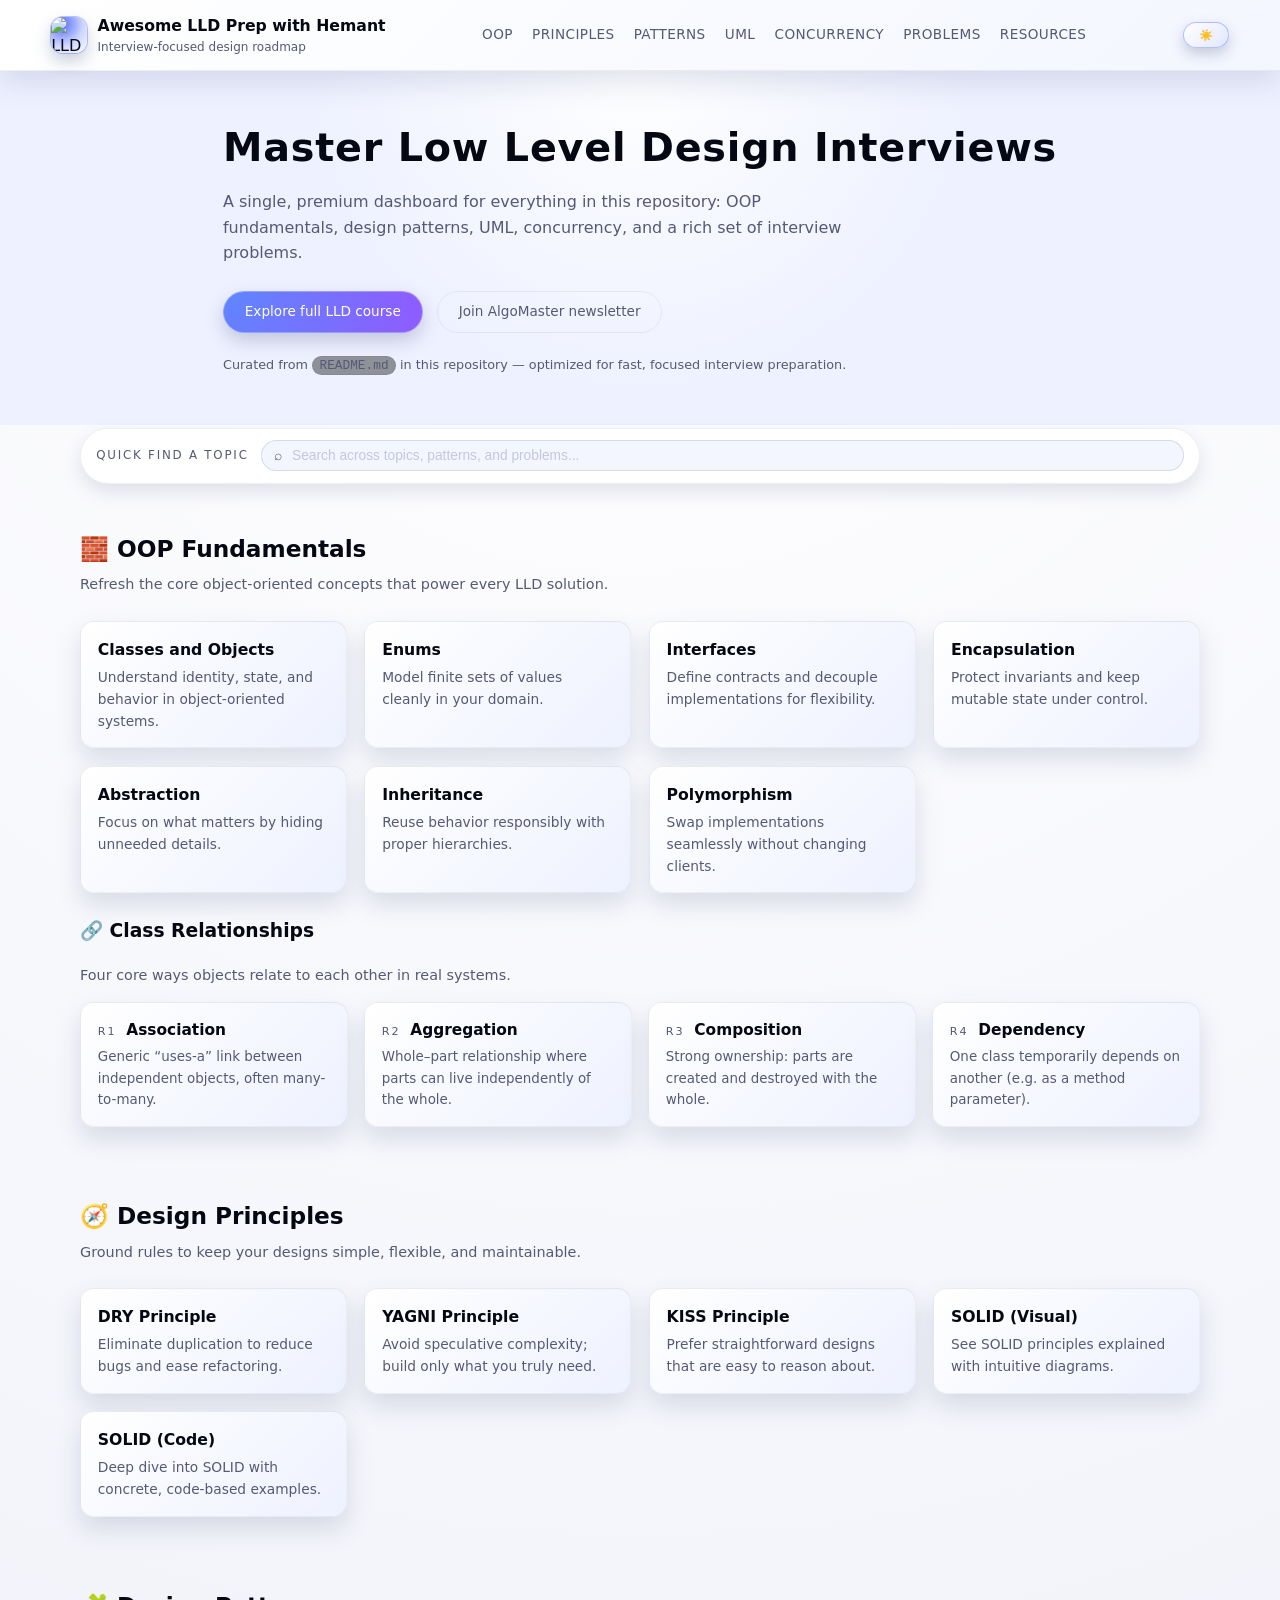
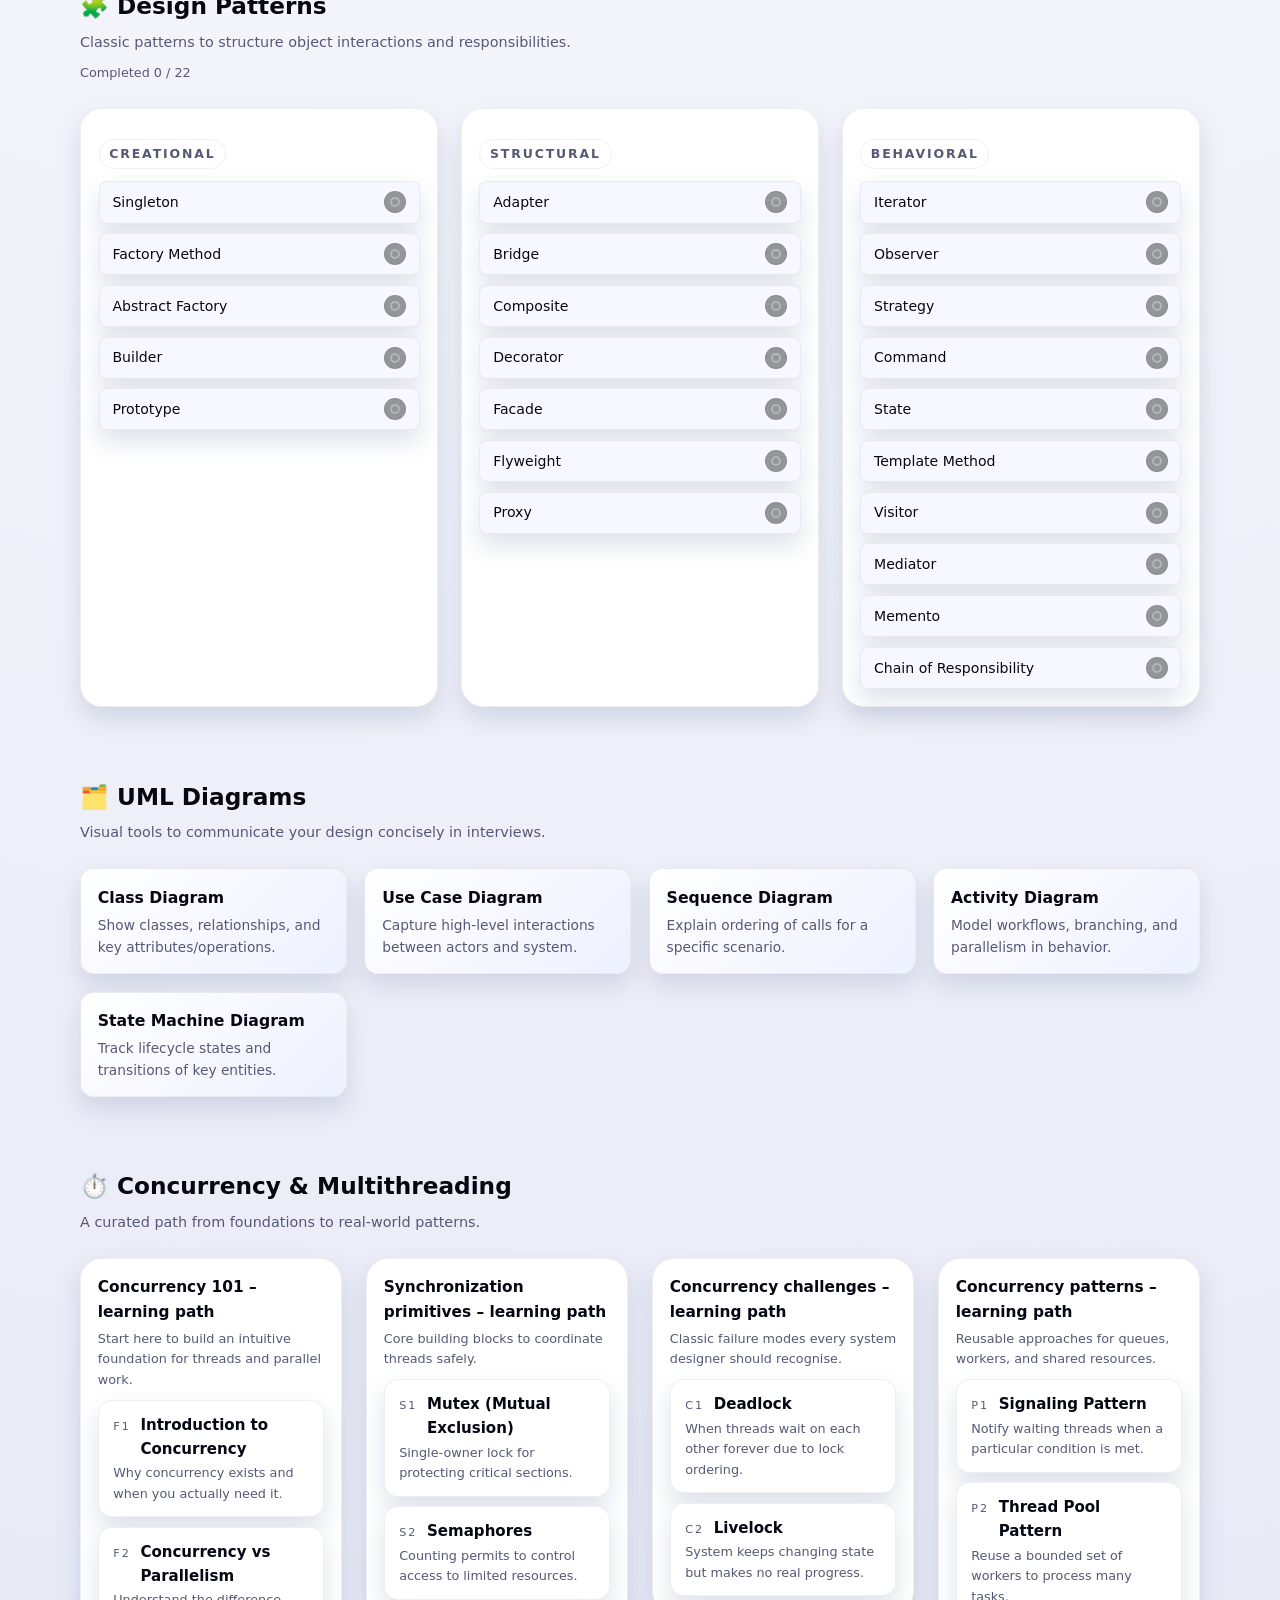
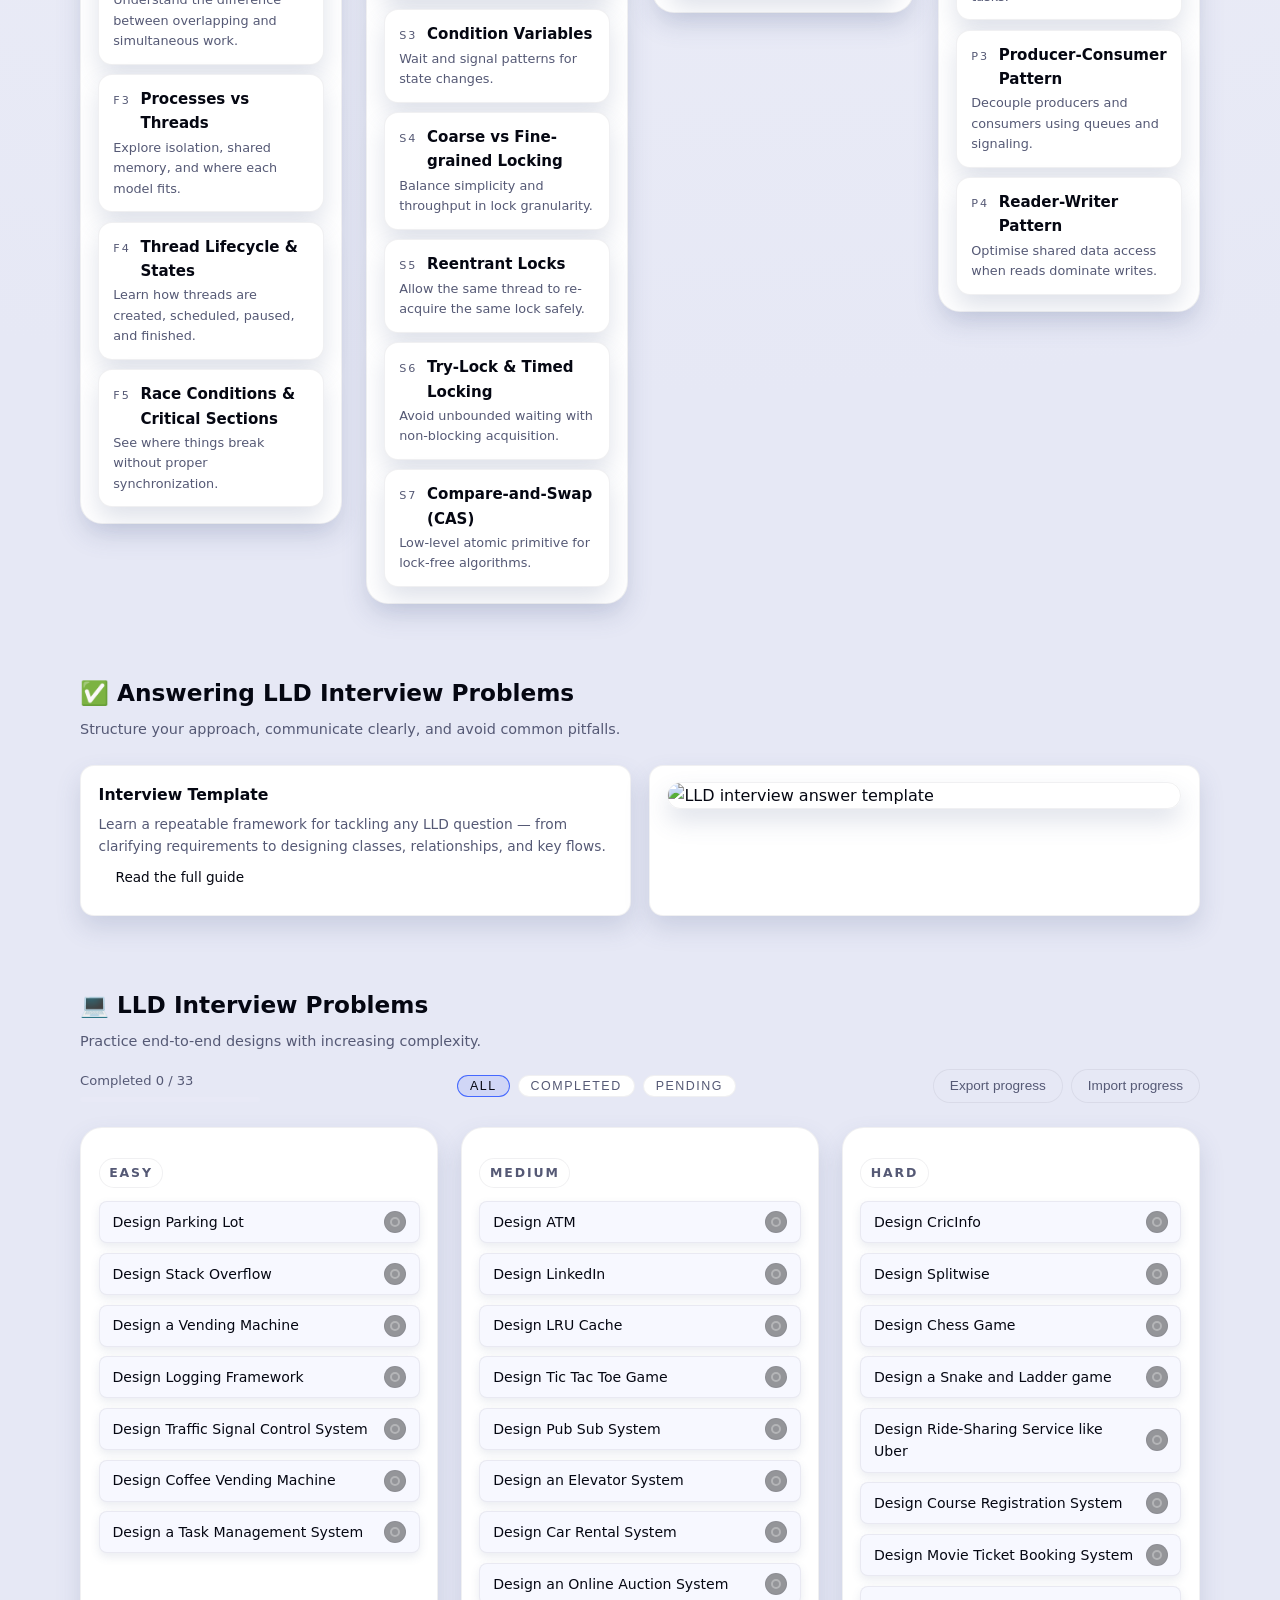
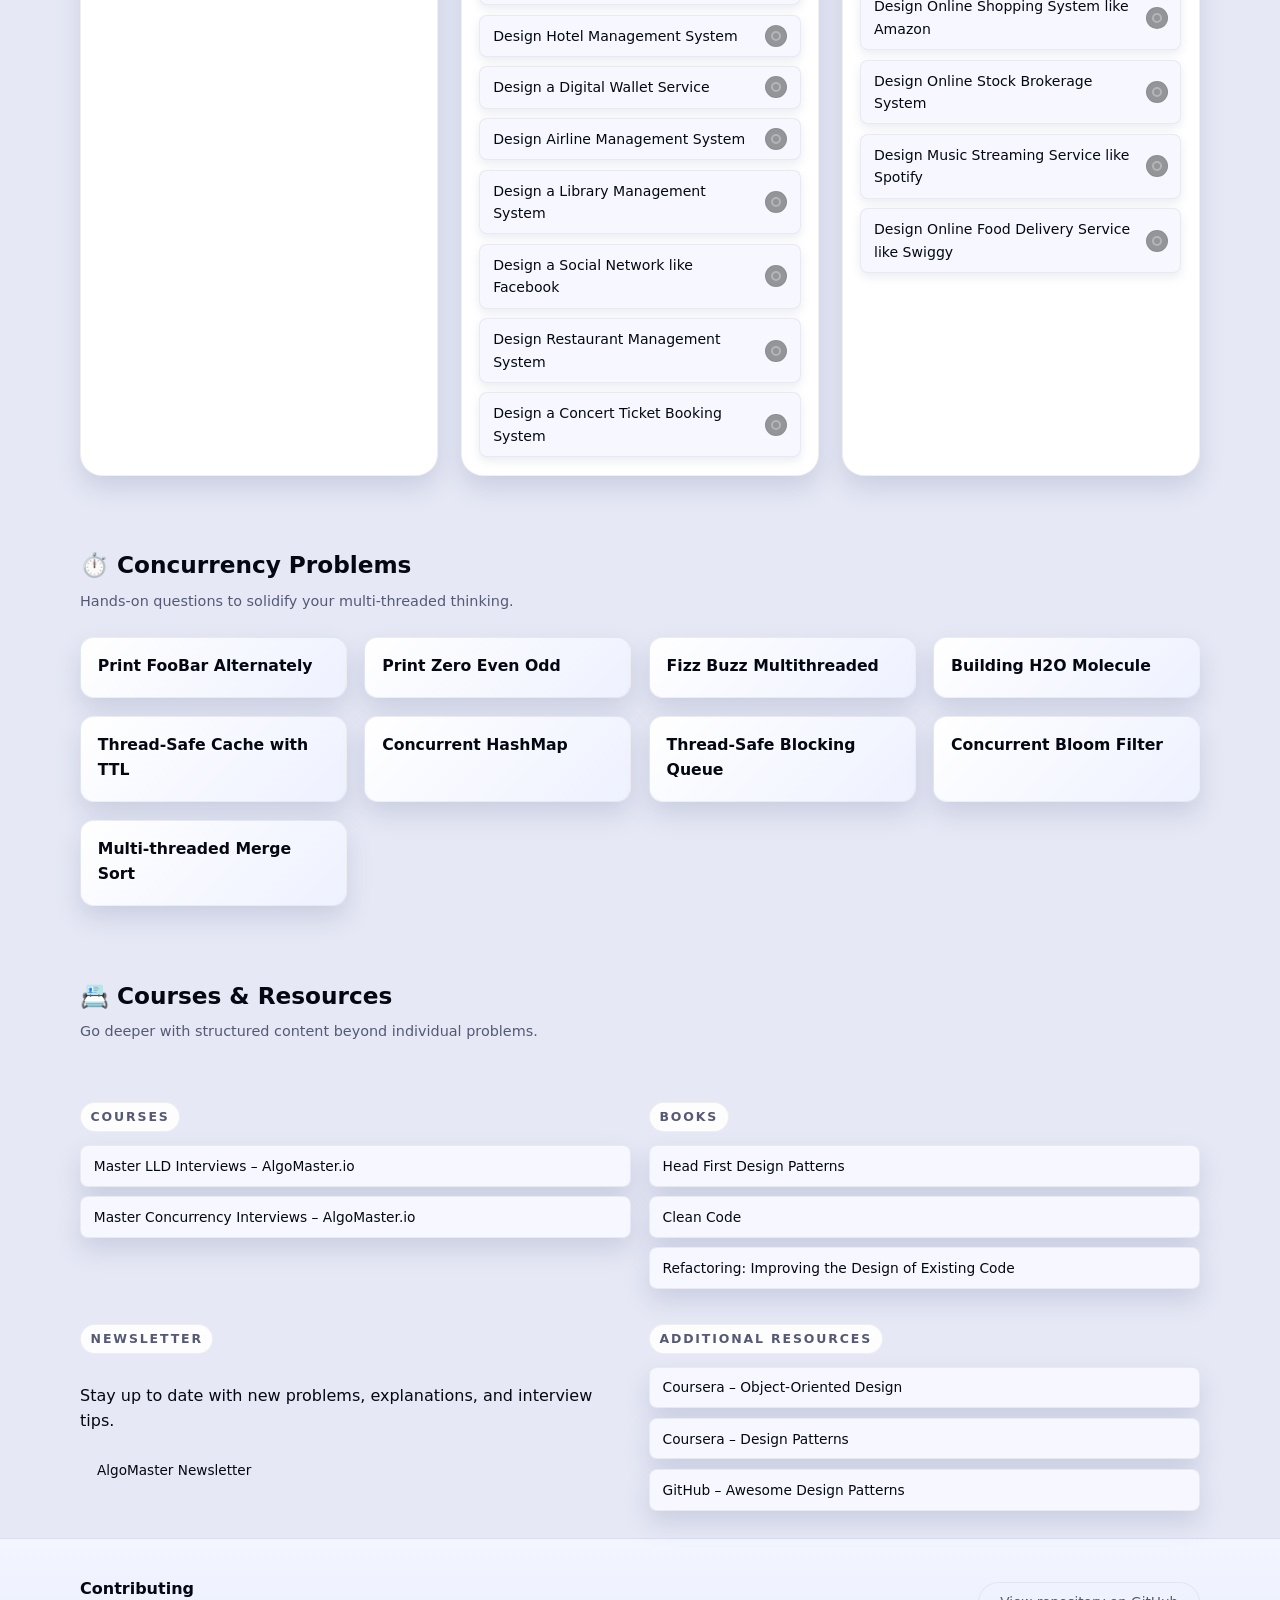
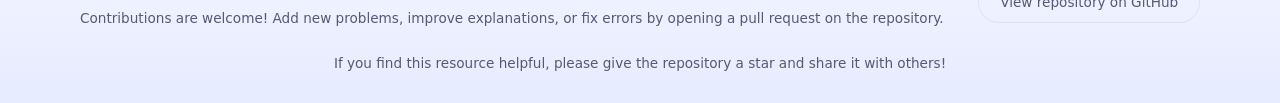
==== commit fdf108e1: "fixed problem page issues" ====
--- a/webview/index.html
+++ b/webview/index.html
@@ -38,9 +38,10 @@
           class="icon-button"
           id="themeToggle"
           type="button"
-          aria-label="Toggle dark mode"
+          aria-label="Toggle theme"
         >
-          <span class="icon-moon" aria-hidden="true">●</span>
+          <span class="theme-icon theme-icon-moon" aria-hidden="true">🌙</span>
+          <span class="theme-icon theme-icon-sun" aria-hidden="true">☀️</span>
         </button>
       </header>
 
@@ -1211,27 +1212,6 @@
                 <button
                   type="button"
                   class="pill-filter"
-                  data-filter="easy"
-                >
-                  Easy
-                </button>
-                <button
-                  type="button"
-                  class="pill-filter"
-                  data-filter="medium"
-                >
-                  Medium
-                </button>
-                <button
-                  type="button"
-                  class="pill-filter"
-                  data-filter="hard"
-                >
-                  Hard
-                </button>
-                <button
-                  type="button"
-                  class="pill-filter"
                   data-filter="completed"
                 >
                   Completed
--- a/webview/styles.css
+++ b/webview/styles.css
@@ -26,7 +26,7 @@
   color-scheme: light;
   --bg: #f5f7fb;
   --bg-elevated: #ffffff;
-  --bg-elevated-soft: #f0f2fc;
+  --bg-elevated-soft: #eef1ff;
   --bg-subtle: #e6e8f5;
   --border-subtle: rgba(4, 10, 38, 0.06);
   --border-strong: rgba(4, 10, 38, 0.14);
@@ -39,6 +39,121 @@
   --shadow-subtle: 0 12px 25px rgba(80, 96, 138, 0.18);
 }
 
+/* Light theme structural overrides (keep dark mode as-is) */
+
+body.light {
+  background: radial-gradient(circle at top, #ffffff 0, var(--bg-subtle) 55%);
+}
+
+body.light .topbar {
+  background: linear-gradient(
+      135deg,
+      rgba(255, 255, 255, 0.96),
+      rgba(243, 246, 255, 0.96)
+    );
+  border-bottom-color: var(--border-subtle);
+  box-shadow: 0 10px 30px rgba(80, 96, 138, 0.18);
+}
+
+body.light .logo {
+  background: radial-gradient(circle at 30% 20%, #536dff, #ccd5ff 55%, #ffffff);
+  box-shadow: 0 0 0 1px rgba(54, 92, 255, 0.35),
+    0 8px 16px rgba(80, 96, 138, 0.3);
+}
+
+body.light .icon-button {
+  background: linear-gradient(135deg, #ffffff, #e3e7ff);
+  border-color: rgba(54, 92, 255, 0.35);
+  box-shadow: 0 6px 14px rgba(80, 96, 138, 0.3);
+}
+
+body.light .icon-button:hover {
+  border-color: rgba(54, 92, 255, 0.7);
+  box-shadow: 0 10px 20px rgba(80, 96, 138, 0.4);
+}
+
+body.light .theme-icon-moon {
+  display: none;
+}
+
+body.light .theme-icon-sun {
+  display: inline;
+  color: var(--accent);
+}
+
+body.light .hero {
+  background: radial-gradient(circle at top, #ffffff 0, #eef1ff 45%);
+}
+
+body.light .search-strip {
+  padding-top: 0.2rem;
+  padding-bottom: 0.2rem;
+}
+
+body.light .search-inner {
+  background: #ffffff;
+  border: 1px solid var(--border-subtle);
+  box-shadow: 0 8px 18px rgba(80, 96, 138, 0.16);
+}
+
+body.light .search-control {
+  background: #f4f6ff;
+  border-color: rgba(80, 96, 138, 0.18);
+}
+
+body.light .search-control input {
+  color: var(--text);
+}
+
+body.light .card,
+body.light .resource-card,
+body.light .concurrency-group-card,
+body.light .markdown-body,
+body.light .problem-meta-card,
+body.light .problem-hint-card,
+body.light .relationship-card {
+  background: var(--bg-elevated);
+  border-color: var(--border-subtle);
+  box-shadow: var(--shadow-subtle);
+}
+
+body.light .resource-card {
+  background: linear-gradient(135deg, #ffffff, #eef1ff);
+}
+
+body.light .resource-card:hover {
+  border-color: rgba(54, 92, 255, 0.6);
+  background: linear-gradient(135deg, #eef1ff, #ffffff);
+}
+
+body.light .patterns-column .resource-card,
+body.light .problems-column .resource-card {
+  background: #ffffff;
+}
+
+body.light .problem-card.is-completed,
+body.light .pattern-card.is-completed {
+  background: #eef1ff;
+}
+
+body.light .markdown-body {
+  background: #ffffff;
+}
+
+body.light .markdown-body code {
+  background: rgba(4, 10, 38, 0.04);
+}
+
+body.light .site-footer {
+  background: linear-gradient(to bottom, #f3f5ff, #e7ebff);
+  border-top-color: var(--border-subtle);
+}
+
+body.light .scroll-top {
+  background: radial-gradient(circle at 30% 0, var(--accent), #ffffff);
+  border-color: var(--border-subtle);
+}
+
 *,
 *::before,
 *::after {
@@ -70,23 +185,16 @@
   text-decoration: none;
 }
 
-.app-shell {
-  min-height: 100vh;
-  display: flex;
-  flex-direction: column;
-}
-
-main {
-  flex: 1;
-}
-
 .topbar {
-  position: sticky;
+  position: fixed;
   top: 0;
-  z-index: 40;
+  z-index: 1000;
   display: flex;
   align-items: center;
   justify-content: space-between;
+  left: 0;
+  right: 0;
+  width: 100%;
   padding: 0.8rem 4vw;
   backdrop-filter: var(--backdrop);
   background: linear-gradient(
@@ -98,6 +206,17 @@
   box-shadow: var(--shadow-subtle);
 }
 
+.app-shell {
+  min-height: 100vh;
+  display: flex;
+  flex-direction: column;
+  padding-top: 60px;
+}
+
+main {
+  flex: 1;
+}
+
 .logo-block {
   display: flex;
   align-items: center;
@@ -164,8 +283,8 @@
   background: radial-gradient(circle at 30% -20%, #5b7dff, #121528 60%);
   color: var(--text);
   border-radius: 999px;
-  width: 40px;
-  height: 28px;
+  width: 46px;
+  height: 26px;
   display: inline-flex;
   align-items: center;
   justify-content: center;
@@ -183,8 +302,17 @@
   box-shadow: 0 16px 35px rgba(0, 0, 0, 0.7);
 }
 
-.icon-moon {
-  font-size: 0.75rem;
+.theme-icon {
+  font-size: 0.7rem;
+  line-height: 1;
+}
+
+.theme-icon-sun {
+  display: none;
+}
+
+.theme-icon-moon {
+  display: inline;
 }
 
 .hero {
@@ -255,6 +383,15 @@
 .btn.primary:hover {
   transform: translateY(-1px);
   box-shadow: 0 20px 45px rgba(0, 0, 0, 0.8);
+}
+
+/* Soften hero primary CTA shadow in light mode to match the rest of the page */
+body.light .hero .btn.primary {
+  box-shadow: 0 8px 18px rgba(80, 96, 138, 0.28);
+}
+
+body.light .hero .btn.primary:hover {
+  box-shadow: 0 12px 26px rgba(80, 96, 138, 0.32);
 }
 
 .btn.ghost {
@@ -468,6 +605,11 @@
   margin-bottom: 0.8rem;
 }
 
+body.light .pill-heading {
+  background: rgba(255, 255, 255, 0.9);
+  color: var(--text-muted);
+}
+
 .subsection {
   margin-top: 1.4rem;
 }
@@ -554,6 +696,14 @@
   transform: translateY(-1px);
 }
 
+body.light .roadmap-step {
+  background: #ffffff;
+}
+
+body.light .roadmap-step:hover {
+  background: #eef1ff;
+}
+
 .roadmap-step-header {
   display: flex;
   align-items: baseline;
@@ -644,6 +794,18 @@
   box-shadow: var(--shadow-subtle);
 }
 
+body.light .patterns-column,
+body.light .problems-column {
+  background: #ffffff;
+  border-color: var(--border-subtle);
+}
+
+/* Lighten shadows for individual LLD problem cards in light mode to avoid heavy "overshadow" */
+body.light .problems-column .resource-card {
+  box-shadow: 0 4px 10px rgba(80, 96, 138, 0.12);
+  border-color: var(--border-subtle);
+}
+
 .link-list {
   list-style: none;
   padding: 0;
@@ -658,6 +820,10 @@
   padding: 0.55rem 0.8rem;
   border-radius: var(--radius-sm);
   font-size: 0.86rem;
+}
+
+body.light .link-list .resource-card {
+  background: #f7f8ff;
 }
 
 .card-image img {
@@ -809,6 +975,18 @@
   color: var(--text);
 }
 
+body.light .pill-filter {
+  background: #ffffff;
+  border-color: var(--border-subtle);
+  color: var(--text-muted);
+}
+
+body.light .pill-filter.is-active {
+  background: var(--accent-soft);
+  border-color: rgba(54, 92, 255, 0.9);
+  color: var(--text);
+}
+
 .problem-card,
 .pattern-card {
   display: flex;
@@ -875,6 +1053,12 @@
   border-color: #ffffff;
 }
 
+body.light .problem-progress-toggle.is-completed .progress-check,
+body.light .pattern-progress-toggle.is-completed .progress-check {
+  background: var(--accent);
+  border-color: var(--accent);
+}
+
 .hidden {
   display: none !important;
 }
@@ -887,6 +1071,10 @@
   padding: 3rem 4vw 1.4rem;
   border-bottom: 1px solid var(--border-subtle);
   background: radial-gradient(circle at top left, #111633 0, var(--bg) 55%);
+}
+
+body.light .problem-hero {
+  background: linear-gradient(to bottom, #ffffff 0, #eef1ff 55%);
 }
 
 .problem-hero-inner {
@@ -991,8 +1179,9 @@
   max-width: 100%;
   height: auto;
   border-radius: var(--radius-md);
-  border: 1px solid var(--border-subtle);
+  border: none;
   margin: 0.6rem 0;
+  box-shadow: var(--shadow-subtle);
 }
 
 .markdown-body a {
@@ -1000,6 +1189,117 @@
   text-decoration: underline;
   text-decoration-thickness: 1px;
   text-underline-offset: 2px;
+}
+
+/* Implementation links on problem page – make them look like buttons */
+.markdown-body a[href*="solutions/"] {
+  display: inline-flex;
+  align-items: center;
+  gap: 0.35rem;
+  padding: 0.3rem 0.8rem;
+  margin: 0.15rem 0.4rem 0.15rem 0;
+  border-radius: 999px;
+  border: 1px solid var(--border-subtle);
+  background: var(--bg-elevated-soft);
+  text-decoration: none;
+  font-size: 0.86rem;
+}
+
+.markdown-body a[href*="solutions/"]::before {
+  content: "⇱";
+  font-size: 0.78rem;
+  opacity: 0.8;
+}
+
+.markdown-body a[href*="solutions/"]:hover {
+  border-color: rgba(127, 162, 255, 0.9);
+  background: var(--bg-elevated);
+  text-decoration: none;
+}
+
+.image-lightbox-overlay {
+  position: fixed;
+  inset: 0;
+  background: rgba(0, 0, 0, 0.75);
+  display: flex;
+  align-items: center;
+  justify-content: center;
+  z-index: 1200;
+}
+
+.image-lightbox-content {
+  position: relative;
+  max-width: 90vw;
+  max-height: 90vh;
+  border-radius: var(--radius-lg);
+  /* Use a neutral light surface in both themes so white diagrams don't clash
+     with a dark padding area in dark mode. */
+  background: #f9fafc;
+  padding: 0.75rem;
+  box-shadow: var(--shadow-soft);
+  overflow: hidden;
+  border: 1px solid var(--border-subtle);
+}
+
+.image-lightbox-content img {
+  display: block;
+  max-width: 100%;
+  max-height: 80vh;
+  border-radius: var(--radius-md);
+  transform-origin: center center;
+  cursor: grab;
+}
+
+.image-lightbox-close {
+  position: absolute;
+  top: 0.25rem;
+  right: 0.35rem;
+  border: none;
+  border-radius: 999px;
+  width: 26px;
+  height: 26px;
+  display: inline-flex;
+  align-items: center;
+  justify-content: center;
+  background: rgba(0, 0, 0, 0.65);
+  color: #ffffff;
+  font-size: 1.1rem;
+  cursor: pointer;
+}
+
+.image-lightbox-zoom {
+  position: absolute;
+  top: 0.25rem;
+  right: 2.2rem;
+  display: inline-flex;
+  align-items: center;
+  gap: 0.2rem;
+}
+
+.image-lightbox-zoom button {
+  border: none;
+  border-radius: 999px;
+  width: 24px;
+  height: 24px;
+  display: inline-flex;
+  align-items: center;
+  justify-content: center;
+  background: rgba(0, 0, 0, 0.55);
+  color: #ffffff;
+  font-size: 0.9rem;
+  cursor: pointer;
+}
+
+.image-lightbox-content img.is-dragging {
+  cursor: grabbing;
+}
+
+body.light .image-lightbox-close {
+  background: rgba(0, 0, 0, 0.6);
+}
+
+body.light .image-lightbox-zoom button {
+  background: rgba(0, 0, 0, 0.5);
 }
 
 .problem-side {
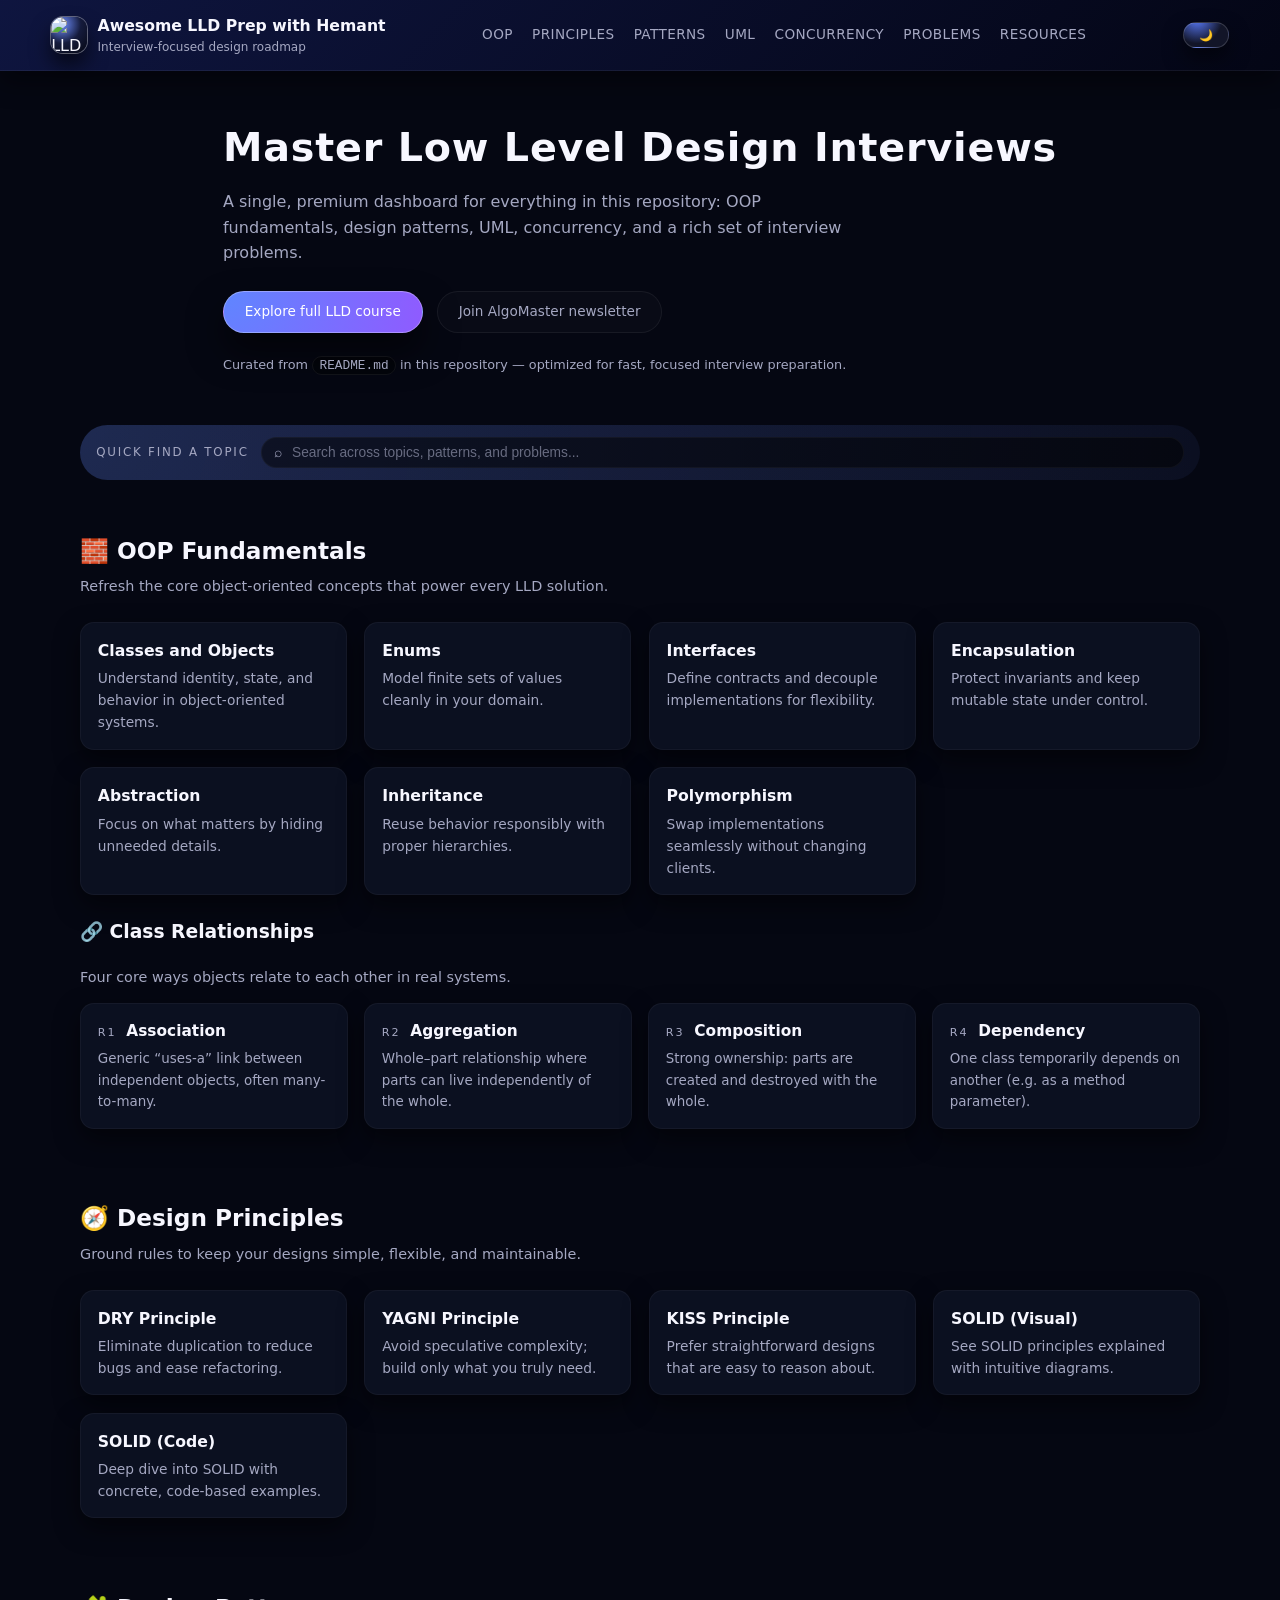
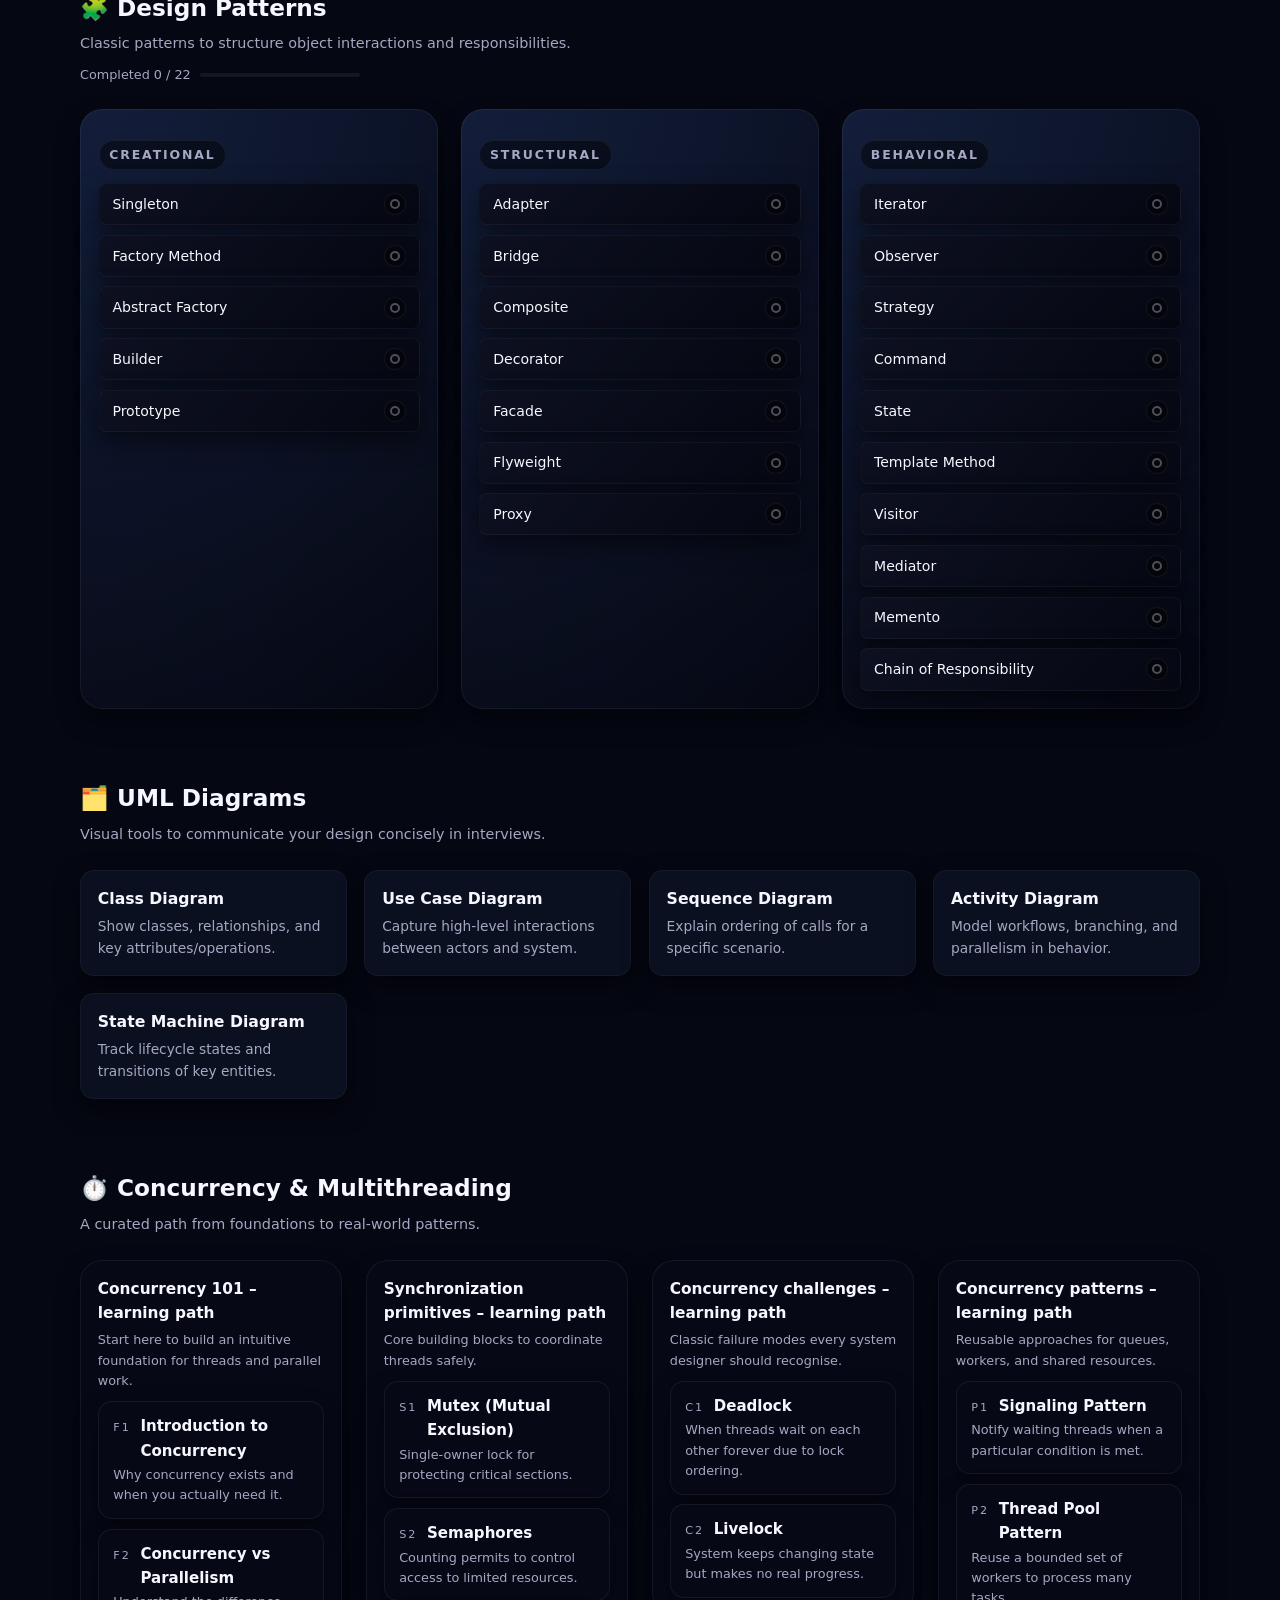
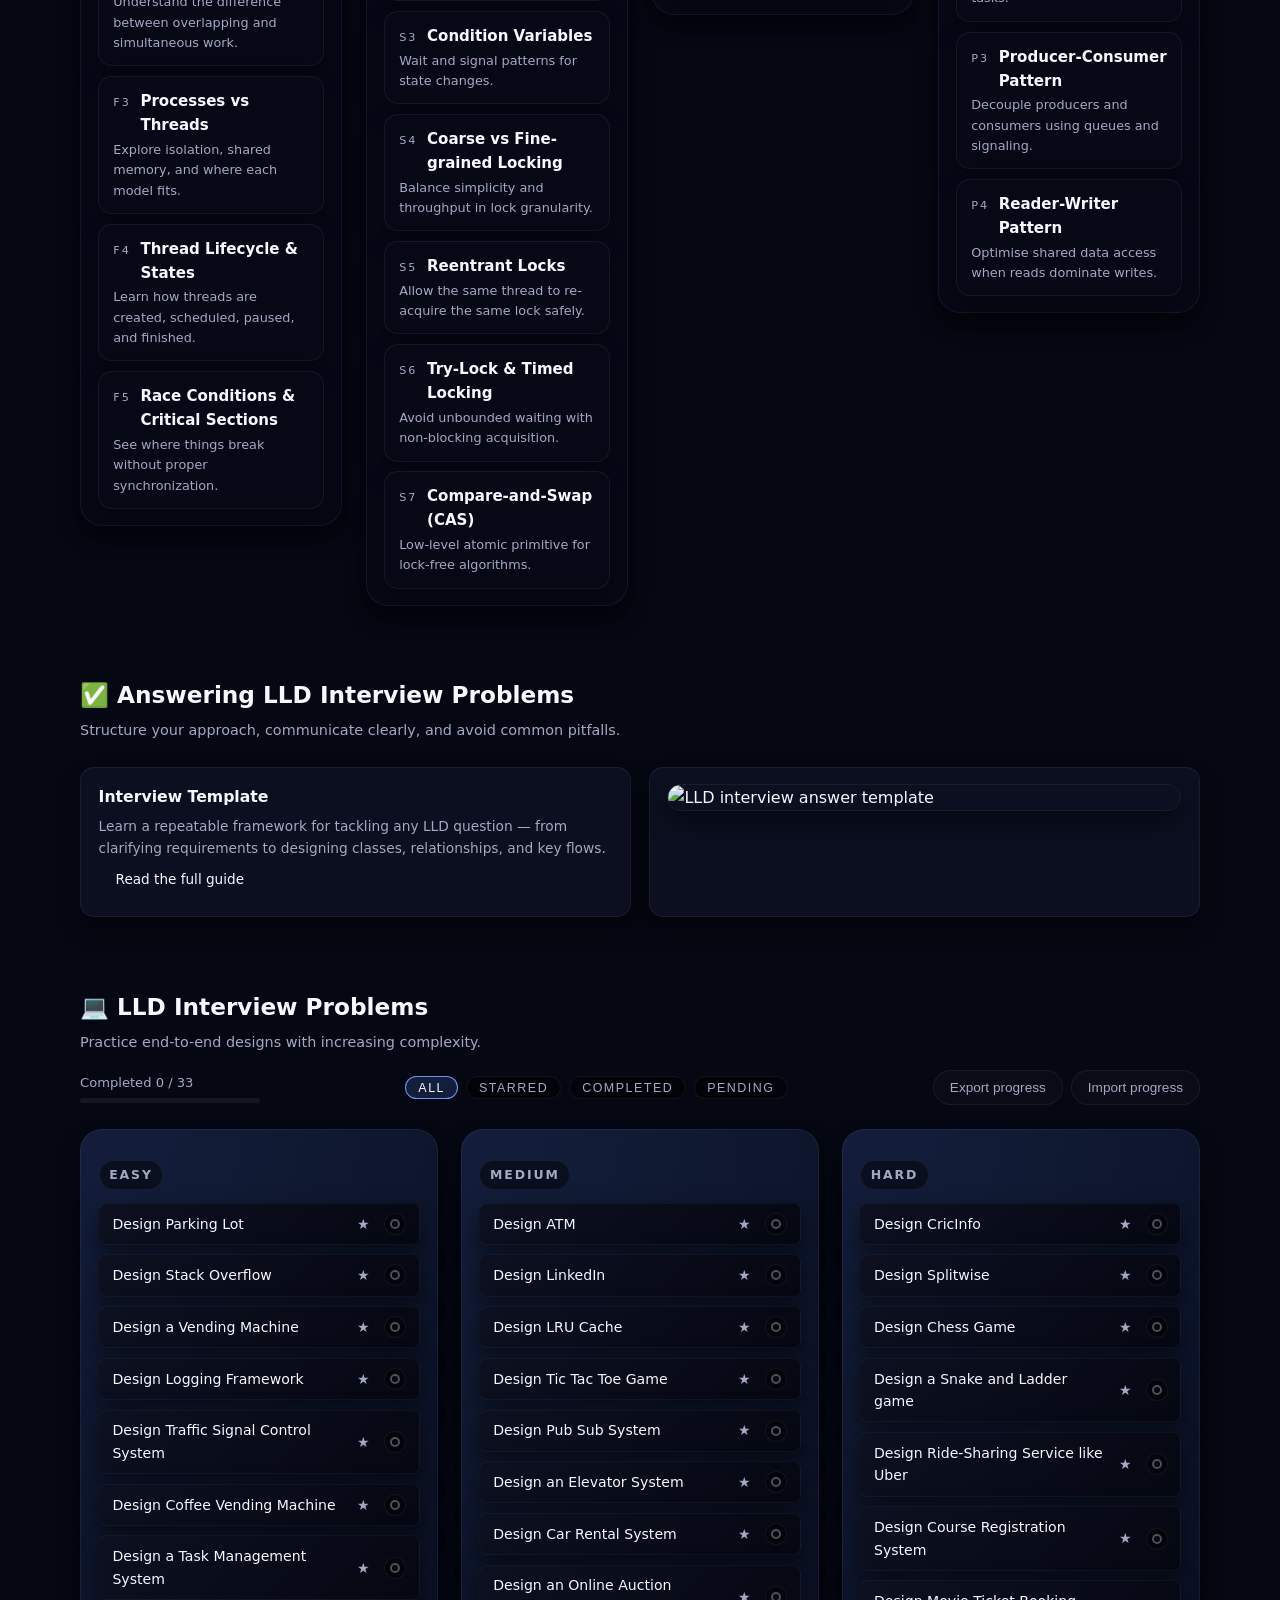
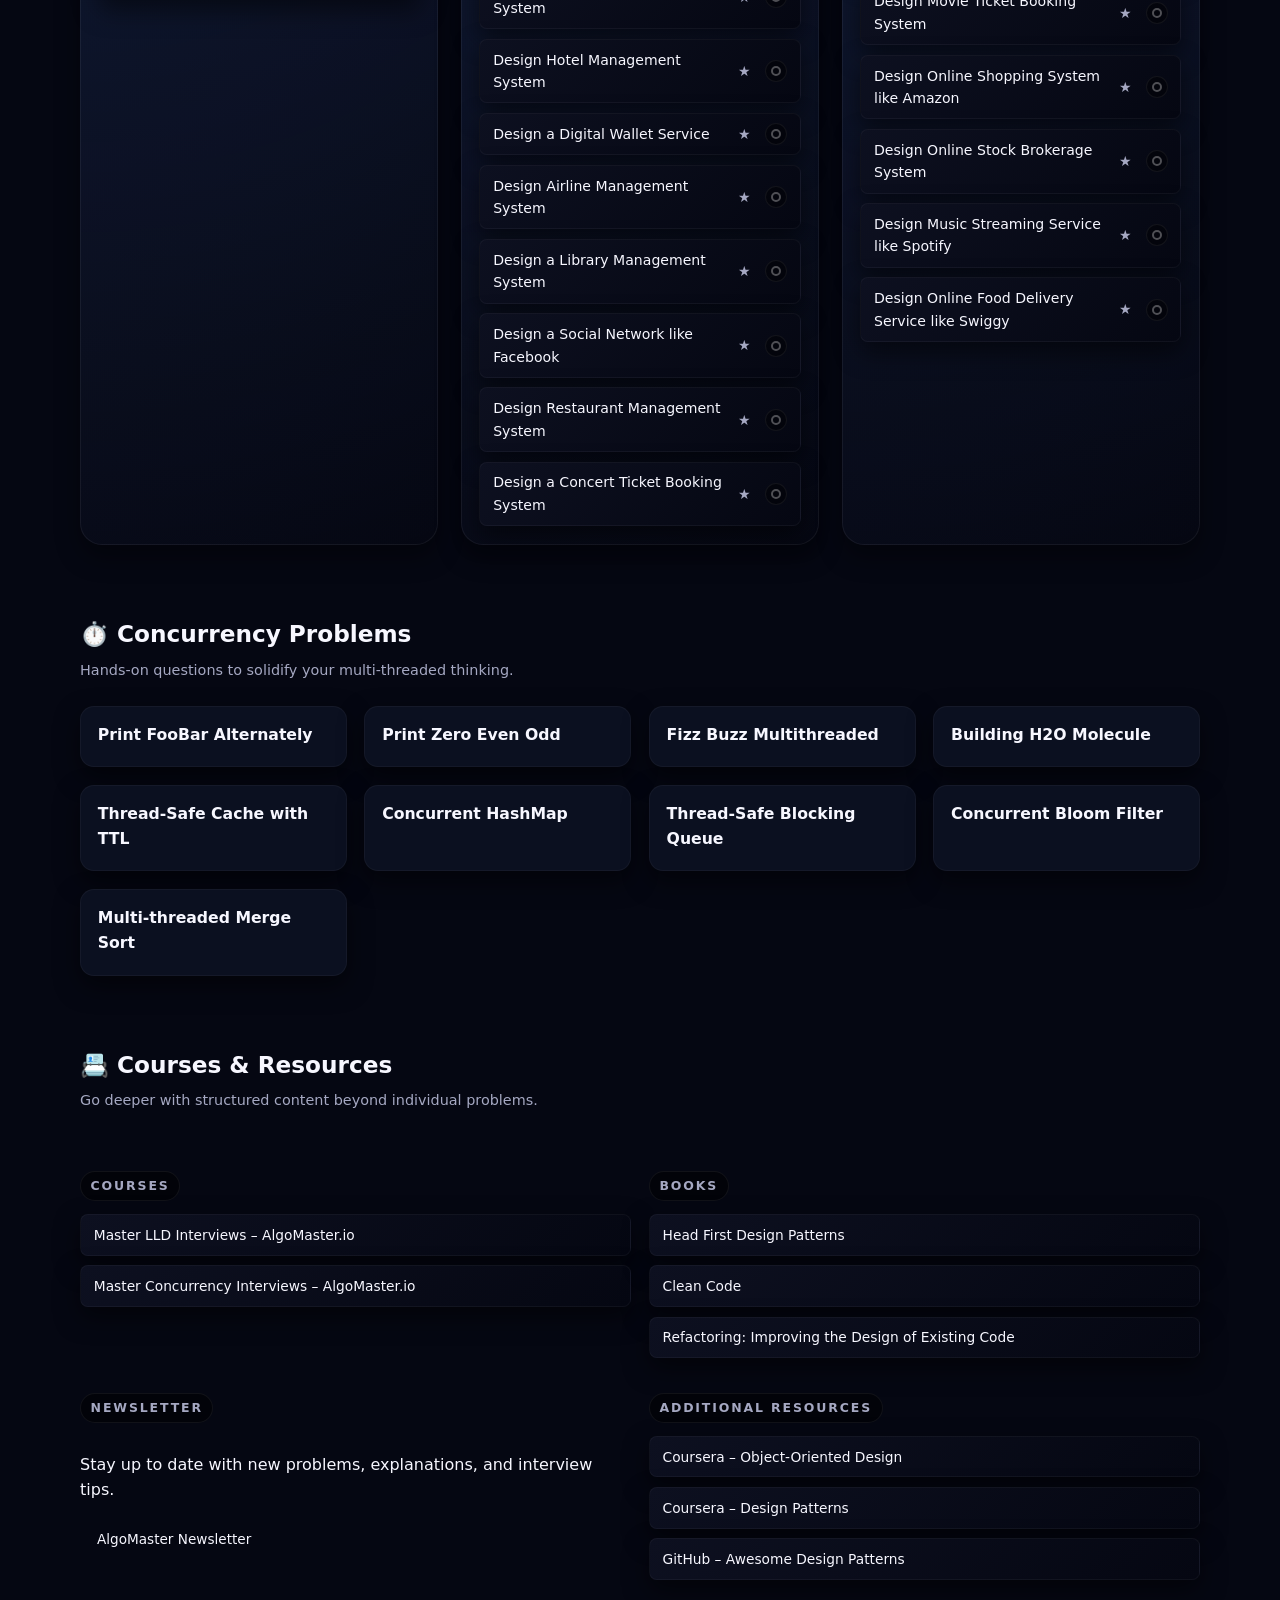
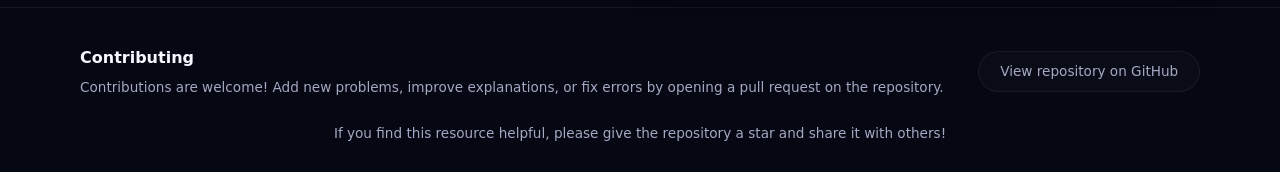
==== commit e4faaf78: "added mark as star feature" ====
--- a/webview/index.html
+++ b/webview/index.html
@@ -1212,6 +1212,13 @@
                 <button
                   type="button"
                   class="pill-filter"
+                  data-filter="starred"
+                >
+                  Starred
+                </button>
+                <button
+                  type="button"
+                  class="pill-filter"
                   data-filter="completed"
                 >
                   Completed
@@ -1256,6 +1263,13 @@
                   >
                     <span class="problem-card-title">Design Parking Lot</span>
                     <button
+                      class="problem-star-toggle"
+                      type="button"
+                      aria-label="Toggle star for Design Parking Lot"
+                    >
+                      <span class="star-icon">★</span>
+                    </button>
+                    <button
                       class="problem-progress-toggle"
                       type="button"
                       aria-label="Toggle completion for Design Parking Lot"
@@ -1274,6 +1288,13 @@
                   >
                     <span class="problem-card-title">Design Stack Overflow</span>
                     <button
+                      class="problem-star-toggle"
+                      type="button"
+                      aria-label="Toggle star for Design Stack Overflow"
+                    >
+                      <span class="star-icon">★</span>
+                    </button>
+                    <button
                       class="problem-progress-toggle"
                       type="button"
                       aria-label="Toggle completion for Design Stack Overflow"
@@ -1292,6 +1313,13 @@
                   >
                     <span class="problem-card-title">Design a Vending Machine</span>
                     <button
+                      class="problem-star-toggle"
+                      type="button"
+                      aria-label="Toggle star for Design a Vending Machine"
+                    >
+                      <span class="star-icon">★</span>
+                    </button>
+                    <button
                       class="problem-progress-toggle"
                       type="button"
                       aria-label="Toggle completion for Design a Vending Machine"
@@ -1310,6 +1338,13 @@
                   >
                     <span class="problem-card-title">Design Logging Framework</span>
                     <button
+                      class="problem-star-toggle"
+                      type="button"
+                      aria-label="Toggle star for Design Logging Framework"
+                    >
+                      <span class="star-icon">★</span>
+                    </button>
+                    <button
                       class="problem-progress-toggle"
                       type="button"
                       aria-label="Toggle completion for Design Logging Framework"
@@ -1330,6 +1365,13 @@
                       >Design Traffic Signal Control System</span
                     >
                     <button
+                      class="problem-star-toggle"
+                      type="button"
+                      aria-label="Toggle star for Design Traffic Signal Control System"
+                    >
+                      <span class="star-icon">★</span>
+                    </button>
+                    <button
                       class="problem-progress-toggle"
                       type="button"
                       aria-label="Toggle completion for Design Traffic Signal Control System"
@@ -1350,6 +1392,13 @@
                       >Design Coffee Vending Machine</span
                     >
                     <button
+                      class="problem-star-toggle"
+                      type="button"
+                      aria-label="Toggle star for Design Coffee Vending Machine"
+                    >
+                      <span class="star-icon">★</span>
+                    </button>
+                    <button
                       class="problem-progress-toggle"
                       type="button"
                       aria-label="Toggle completion for Design Coffee Vending Machine"
@@ -1369,6 +1418,13 @@
                     <span class="problem-card-title"
                       >Design a Task Management System</span
                     >
+                    <button
+                      class="problem-star-toggle"
+                      type="button"
+                      aria-label="Toggle star for Design a Task Management System"
+                    >
+                      <span class="star-icon">★</span>
+                    </button>
                     <button
                       class="problem-progress-toggle"
                       type="button"
@@ -1393,6 +1449,13 @@
                   >
                     <span class="problem-card-title">Design ATM</span>
                     <button
+                      class="problem-star-toggle"
+                      type="button"
+                      aria-label="Toggle star for Design ATM"
+                    >
+                      <span class="star-icon">★</span>
+                    </button>
+                    <button
                       class="problem-progress-toggle"
                       type="button"
                       aria-label="Toggle completion for Design ATM"
@@ -1411,6 +1474,13 @@
                   >
                     <span class="problem-card-title">Design LinkedIn</span>
                     <button
+                      class="problem-star-toggle"
+                      type="button"
+                      aria-label="Toggle star for Design LinkedIn"
+                    >
+                      <span class="star-icon">★</span>
+                    </button>
+                    <button
                       class="problem-progress-toggle"
                       type="button"
                       aria-label="Toggle completion for Design LinkedIn"
@@ -1429,6 +1499,13 @@
                   >
                     <span class="problem-card-title">Design LRU Cache</span>
                     <button
+                      class="problem-star-toggle"
+                      type="button"
+                      aria-label="Toggle star for Design LRU Cache"
+                    >
+                      <span class="star-icon">★</span>
+                    </button>
+                    <button
                       class="problem-progress-toggle"
                       type="button"
                       aria-label="Toggle completion for Design LRU Cache"
@@ -1449,6 +1526,13 @@
                       >Design Tic Tac Toe Game</span
                     >
                     <button
+                      class="problem-star-toggle"
+                      type="button"
+                      aria-label="Toggle star for Design Tic Tac Toe Game"
+                    >
+                      <span class="star-icon">★</span>
+                    </button>
+                    <button
                       class="problem-progress-toggle"
                       type="button"
                       aria-label="Toggle completion for Design Tic Tac Toe Game"
@@ -1467,6 +1551,13 @@
                   >
                     <span class="problem-card-title">Design Pub Sub System</span>
                     <button
+                      class="problem-star-toggle"
+                      type="button"
+                      aria-label="Toggle star for Design Pub Sub System"
+                    >
+                      <span class="star-icon">★</span>
+                    </button>
+                    <button
                       class="problem-progress-toggle"
                       type="button"
                       aria-label="Toggle completion for Design Pub Sub System"
@@ -1487,6 +1578,13 @@
                       >Design an Elevator System</span
                     >
                     <button
+                      class="problem-star-toggle"
+                      type="button"
+                      aria-label="Toggle star for Design an Elevator System"
+                    >
+                      <span class="star-icon">★</span>
+                    </button>
+                    <button
                       class="problem-progress-toggle"
                       type="button"
                       aria-label="Toggle completion for Design an Elevator System"
@@ -1507,6 +1605,13 @@
                       >Design Car Rental System</span
                     >
                     <button
+                      class="problem-star-toggle"
+                      type="button"
+                      aria-label="Toggle star for Design Car Rental System"
+                    >
+                      <span class="star-icon">★</span>
+                    </button>
+                    <button
                       class="problem-progress-toggle"
                       type="button"
                       aria-label="Toggle completion for Design Car Rental System"
@@ -1527,6 +1632,13 @@
                       >Design an Online Auction System</span
                     >
                     <button
+                      class="problem-star-toggle"
+                      type="button"
+                      aria-label="Toggle star for Design an Online Auction System"
+                    >
+                      <span class="star-icon">★</span>
+                    </button>
+                    <button
                       class="problem-progress-toggle"
                       type="button"
                       aria-label="Toggle completion for Design an Online Auction System"
@@ -1547,6 +1659,13 @@
                       >Design Hotel Management System</span
                     >
                     <button
+                      class="problem-star-toggle"
+                      type="button"
+                      aria-label="Toggle star for Design Hotel Management System"
+                    >
+                      <span class="star-icon">★</span>
+                    </button>
+                    <button
                       class="problem-progress-toggle"
                       type="button"
                       aria-label="Toggle completion for Design Hotel Management System"
@@ -1567,6 +1686,13 @@
                       >Design a Digital Wallet Service</span
                     >
                     <button
+                      class="problem-star-toggle"
+                      type="button"
+                      aria-label="Toggle star for Design a Digital Wallet Service"
+                    >
+                      <span class="star-icon">★</span>
+                    </button>
+                    <button
                       class="problem-progress-toggle"
                       type="button"
                       aria-label="Toggle completion for Design a Digital Wallet Service"
@@ -1587,6 +1713,13 @@
                       >Design Airline Management System</span
                     >
                     <button
+                      class="problem-star-toggle"
+                      type="button"
+                      aria-label="Toggle star for Design Airline Management System"
+                    >
+                      <span class="star-icon">★</span>
+                    </button>
+                    <button
                       class="problem-progress-toggle"
                       type="button"
                       aria-label="Toggle completion for Design Airline Management System"
@@ -1607,6 +1740,13 @@
                       >Design a Library Management System</span
                     >
                     <button
+                      class="problem-star-toggle"
+                      type="button"
+                      aria-label="Toggle star for Design a Library Management System"
+                    >
+                      <span class="star-icon">★</span>
+                    </button>
+                    <button
                       class="problem-progress-toggle"
                       type="button"
                       aria-label="Toggle completion for Design a Library Management System"
@@ -1627,6 +1767,13 @@
                       >Design a Social Network like Facebook</span
                     >
                     <button
+                      class="problem-star-toggle"
+                      type="button"
+                      aria-label="Toggle star for Design a Social Network like Facebook"
+                    >
+                      <span class="star-icon">★</span>
+                    </button>
+                    <button
                       class="problem-progress-toggle"
                       type="button"
                       aria-label="Toggle completion for Design a Social Network like Facebook"
@@ -1647,6 +1794,13 @@
                       >Design Restaurant Management System</span
                     >
                     <button
+                      class="problem-star-toggle"
+                      type="button"
+                      aria-label="Toggle star for Design Restaurant Management System"
+                    >
+                      <span class="star-icon">★</span>
+                    </button>
+                    <button
                       class="problem-progress-toggle"
                       type="button"
                       aria-label="Toggle completion for Design Restaurant Management System"
@@ -1666,6 +1820,13 @@
                     <span class="problem-card-title"
                       >Design a Concert Ticket Booking System</span
                     >
+                    <button
+                      class="problem-star-toggle"
+                      type="button"
+                      aria-label="Toggle star for Design a Concert Ticket Booking System"
+                    >
+                      <span class="star-icon">★</span>
+                    </button>
                     <button
                       class="problem-progress-toggle"
                       type="button"
@@ -1690,6 +1851,13 @@
                   >
                     <span class="problem-card-title">Design CricInfo</span>
                     <button
+                      class="problem-star-toggle"
+                      type="button"
+                      aria-label="Toggle star for Design CricInfo"
+                    >
+                      <span class="star-icon">★</span>
+                    </button>
+                    <button
                       class="problem-progress-toggle"
                       type="button"
                       aria-label="Toggle completion for Design CricInfo"
@@ -1708,6 +1876,13 @@
                   >
                     <span class="problem-card-title">Design Splitwise</span>
                     <button
+                      class="problem-star-toggle"
+                      type="button"
+                      aria-label="Toggle star for Design Splitwise"
+                    >
+                      <span class="star-icon">★</span>
+                    </button>
+                    <button
                       class="problem-progress-toggle"
                       type="button"
                       aria-label="Toggle completion for Design Splitwise"
@@ -1726,6 +1901,13 @@
                   >
                     <span class="problem-card-title">Design Chess Game</span>
                     <button
+                      class="problem-star-toggle"
+                      type="button"
+                      aria-label="Toggle star for Design Chess Game"
+                    >
+                      <span class="star-icon">★</span>
+                    </button>
+                    <button
                       class="problem-progress-toggle"
                       type="button"
                       aria-label="Toggle completion for Design Chess Game"
@@ -1746,6 +1928,13 @@
                       >Design a Snake and Ladder game</span
                     >
                     <button
+                      class="problem-star-toggle"
+                      type="button"
+                      aria-label="Toggle star for Design a Snake and Ladder game"
+                    >
+                      <span class="star-icon">★</span>
+                    </button>
+                    <button
                       class="problem-progress-toggle"
                       type="button"
                       aria-label="Toggle completion for Design a Snake and Ladder game"
@@ -1766,6 +1955,13 @@
                       >Design Ride-Sharing Service like Uber</span
                     >
                     <button
+                      class="problem-star-toggle"
+                      type="button"
+                      aria-label="Toggle star for Design Ride-Sharing Service like Uber"
+                    >
+                      <span class="star-icon">★</span>
+                    </button>
+                    <button
                       class="problem-progress-toggle"
                       type="button"
                       aria-label="Toggle completion for Design Ride-Sharing Service like Uber"
@@ -1786,6 +1982,13 @@
                       >Design Course Registration System</span
                     >
                     <button
+                      class="problem-star-toggle"
+                      type="button"
+                      aria-label="Toggle star for Design Course Registration System"
+                    >
+                      <span class="star-icon">★</span>
+                    </button>
+                    <button
                       class="problem-progress-toggle"
                       type="button"
                       aria-label="Toggle completion for Design Course Registration System"
@@ -1806,6 +2009,13 @@
                       >Design Movie Ticket Booking System</span
                     >
                     <button
+                      class="problem-star-toggle"
+                      type="button"
+                      aria-label="Toggle star for Design Movie Ticket Booking System"
+                    >
+                      <span class="star-icon">★</span>
+                    </button>
+                    <button
                       class="problem-progress-toggle"
                       type="button"
                       aria-label="Toggle completion for Design Movie Ticket Booking System"
@@ -1826,6 +2036,13 @@
                       >Design Online Shopping System like Amazon</span
                     >
                     <button
+                      class="problem-star-toggle"
+                      type="button"
+                      aria-label="Toggle star for Design Online Shopping System like Amazon"
+                    >
+                      <span class="star-icon">★</span>
+                    </button>
+                    <button
                       class="problem-progress-toggle"
                       type="button"
                       aria-label="Toggle completion for Design Online Shopping System like Amazon"
@@ -1846,6 +2063,13 @@
                       >Design Online Stock Brokerage System</span
                     >
                     <button
+                      class="problem-star-toggle"
+                      type="button"
+                      aria-label="Toggle star for Design Online Stock Brokerage System"
+                    >
+                      <span class="star-icon">★</span>
+                    </button>
+                    <button
                       class="problem-progress-toggle"
                       type="button"
                       aria-label="Toggle completion for Design Online Stock Brokerage System"
@@ -1866,6 +2090,13 @@
                       >Design Music Streaming Service like Spotify</span
                     >
                     <button
+                      class="problem-star-toggle"
+                      type="button"
+                      aria-label="Toggle star for Design Music Streaming Service like Spotify"
+                    >
+                      <span class="star-icon">★</span>
+                    </button>
+                    <button
                       class="problem-progress-toggle"
                       type="button"
                       aria-label="Toggle completion for Design Music Streaming Service like Spotify"
@@ -1885,6 +2116,13 @@
                     <span class="problem-card-title"
                       >Design Online Food Delivery Service like Swiggy</span
                     >
+                    <button
+                      class="problem-star-toggle"
+                      type="button"
+                      aria-label="Toggle star for Design Online Food Delivery Service like Swiggy"
+                    >
+                      <span class="star-icon">★</span>
+                    </button>
                     <button
                       class="problem-progress-toggle"
                       type="button"
--- a/webview/styles.css
+++ b/webview/styles.css
@@ -991,13 +991,14 @@
 .pattern-card {
   display: flex;
   align-items: center;
-  justify-content: space-between;
-  gap: 0.75rem;
+  justify-content: flex-start;
+  gap: 0.6rem;
 }
 
 .problem-card-title,
 .pattern-card-title {
   font-size: 0.88rem;
+  flex: 1;
 }
 
 .problem-progress-toggle,
@@ -1020,6 +1021,40 @@
 .problem-progress-toggle:hover,
 .pattern-progress-toggle:hover {
   transform: translateY(-1px);
+}
+
+.problem-star-toggle {
+  border: 1px solid transparent;
+  background: transparent;
+  border-radius: 999px;
+  width: 22px;
+  height: 22px;
+  display: inline-flex;
+  align-items: center;
+  justify-content: center;
+  cursor: pointer;
+  padding: 0;
+  flex-shrink: 0;
+  color: var(--text-muted);
+  transition: color var(--transition-fast), transform var(--transition-fast);
+}
+
+.problem-star-toggle:hover {
+  transform: translateY(-1px);
+  color: var(--accent);
+}
+
+.problem-card.is-starred .problem-star-toggle {
+  color: #ffcc4d;
+}
+
+.problem-card.is-starred .problem-star-toggle:hover {
+  color: #ffdb70;
+}
+
+.problem-star-toggle .star-icon {
+  font-size: 0.9rem;
+  line-height: 1;
 }
 
 .problem-card.is-completed .problem-card-title,
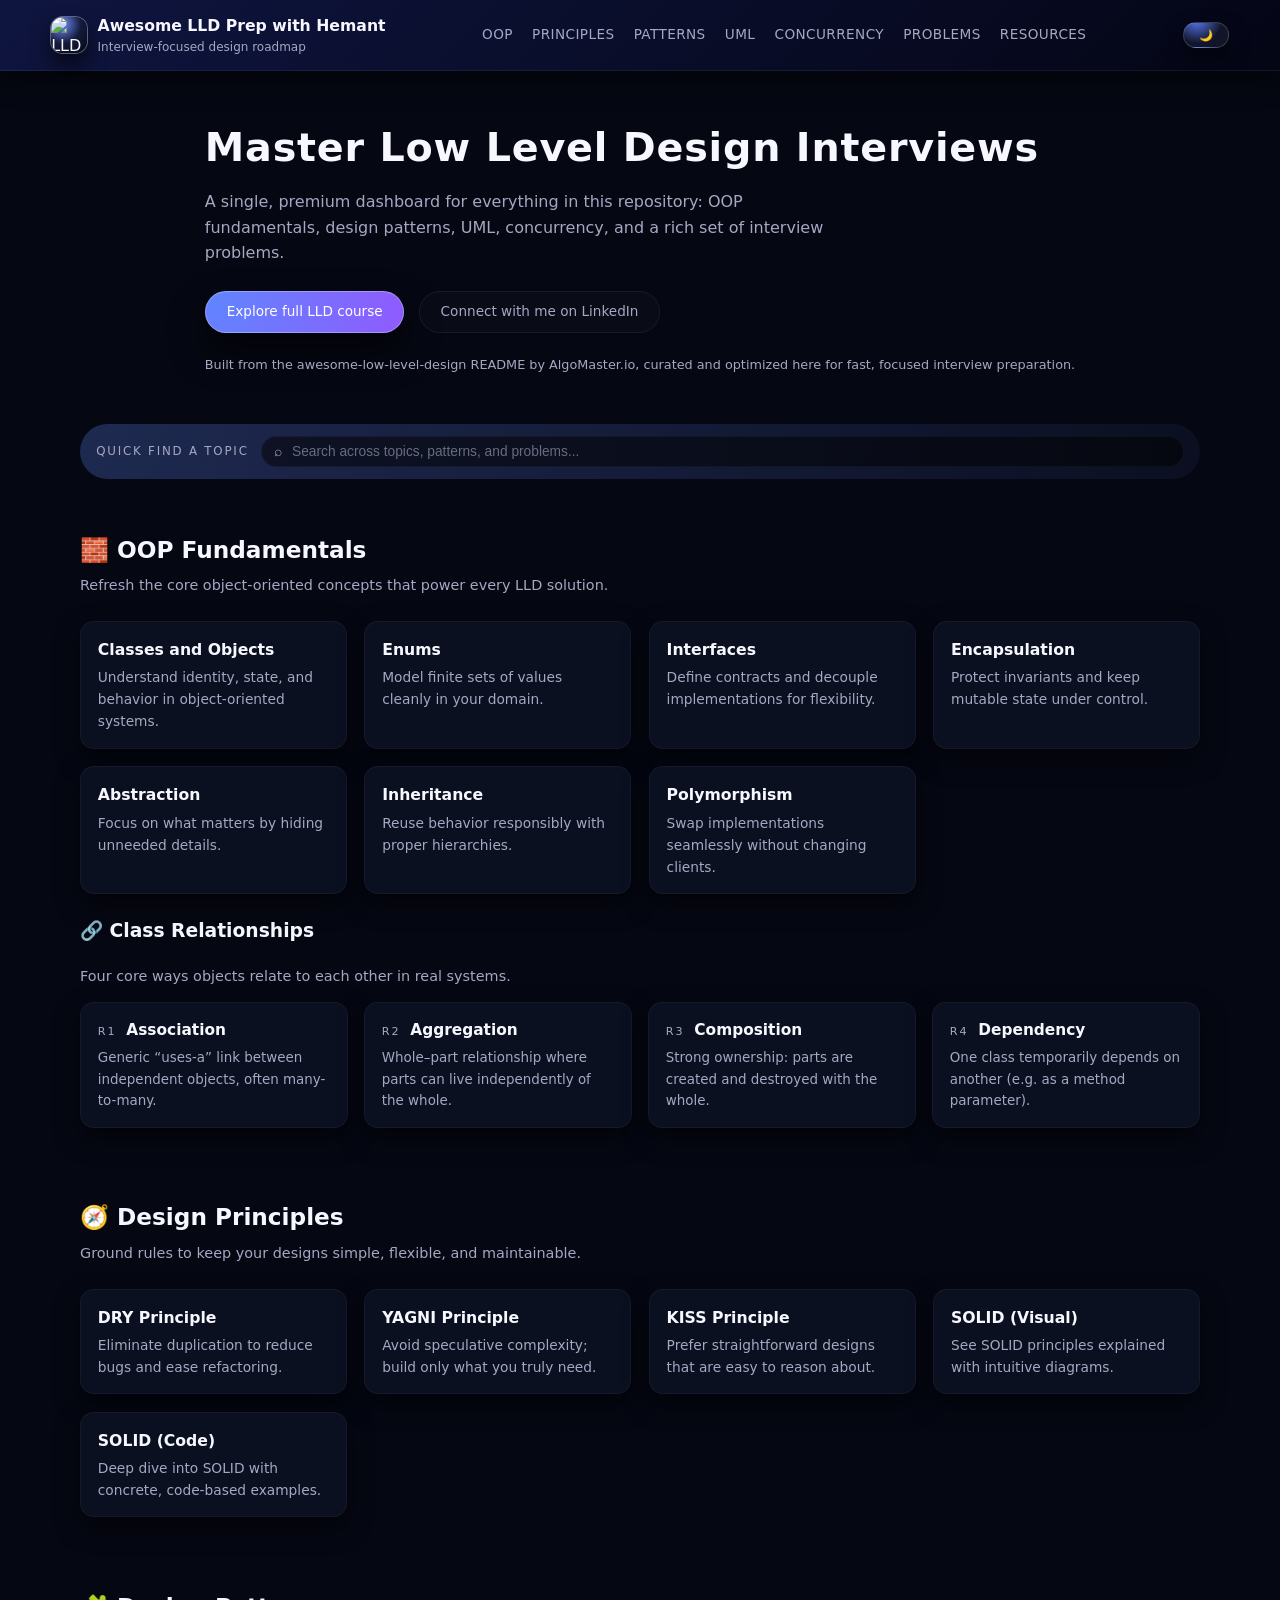
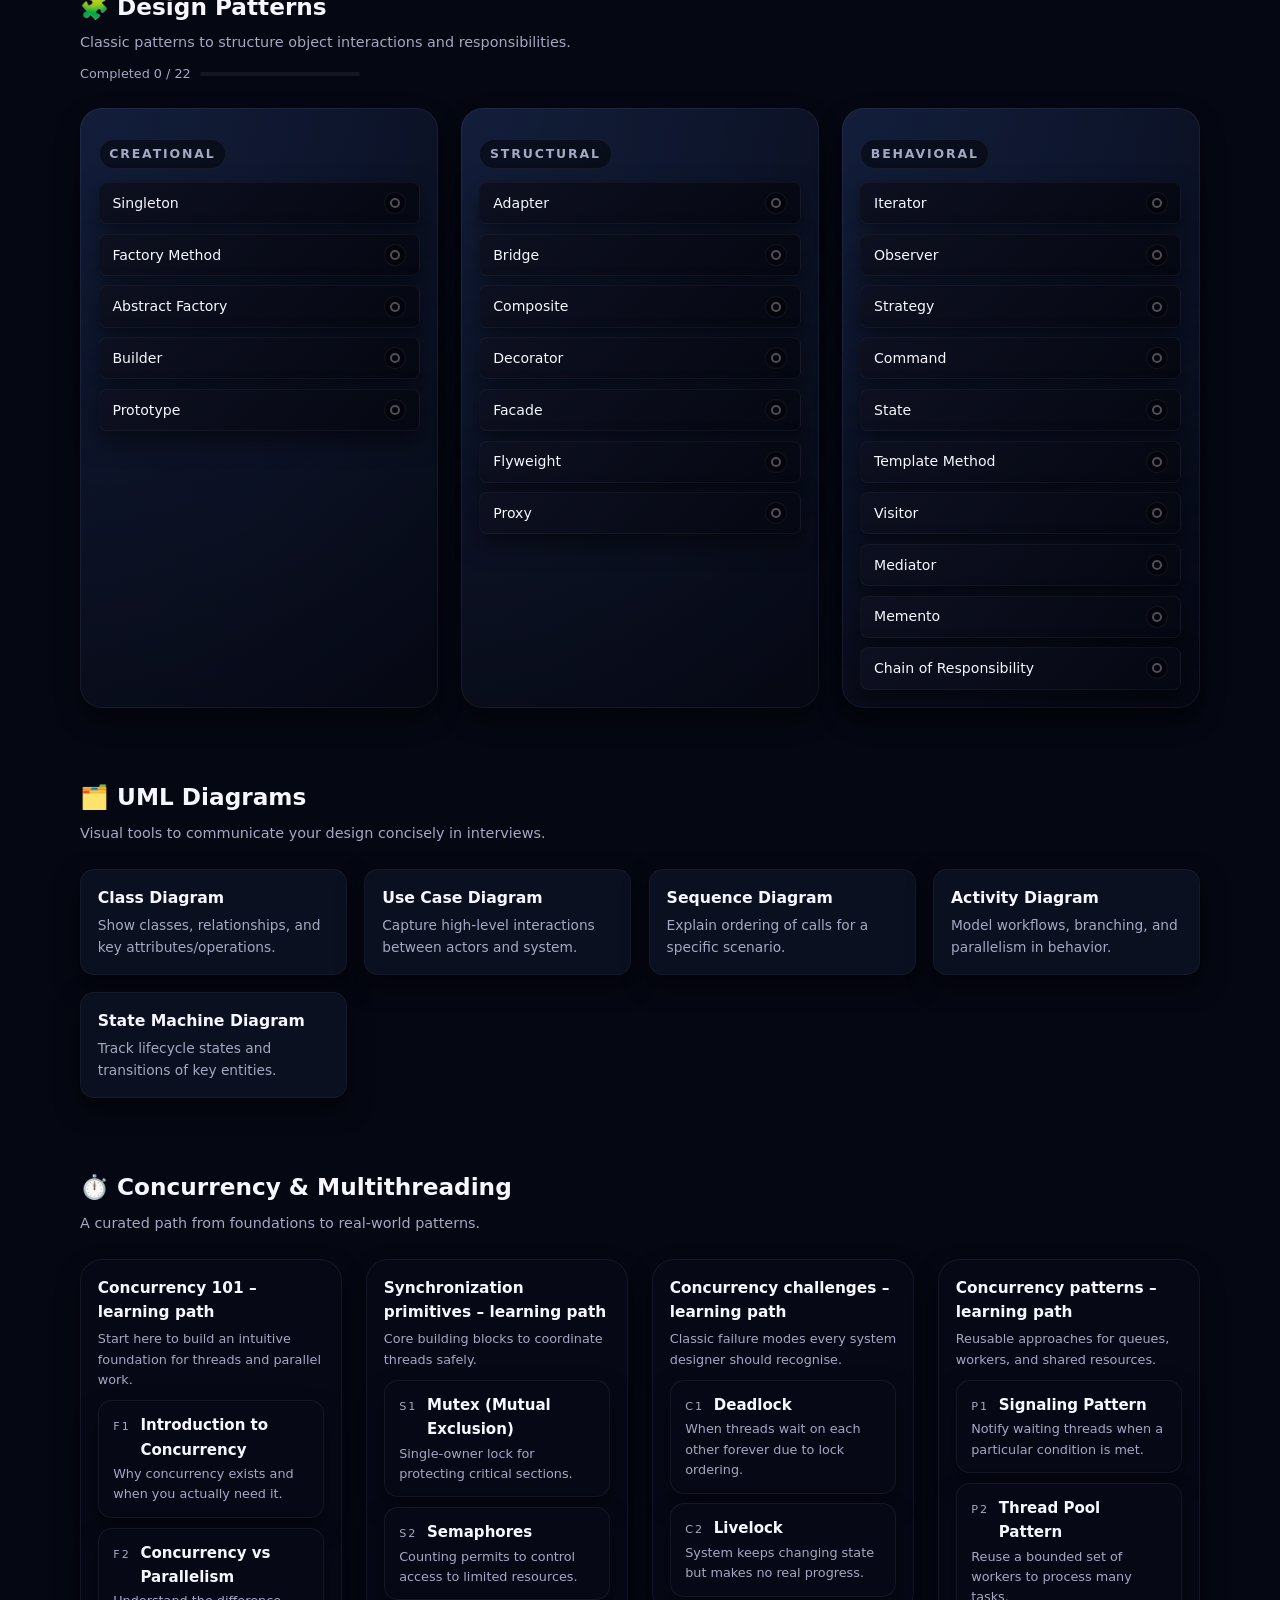
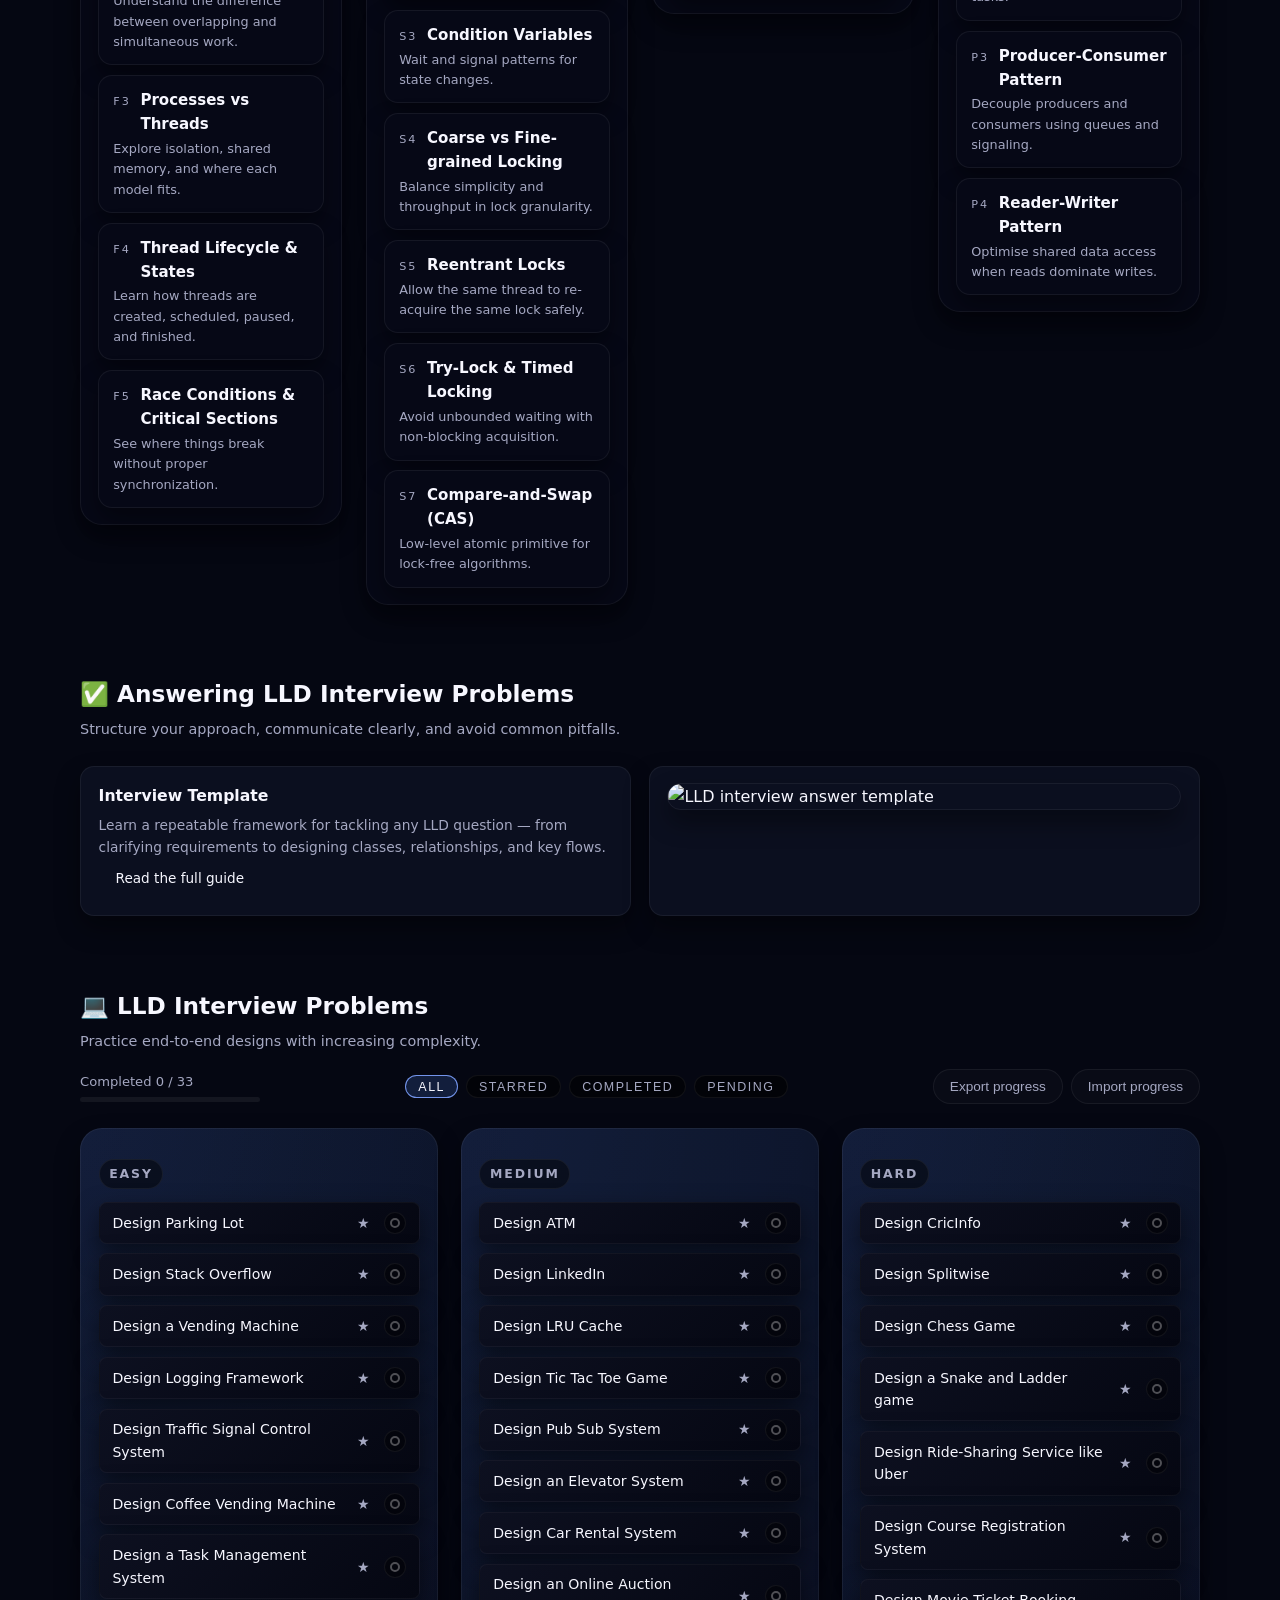
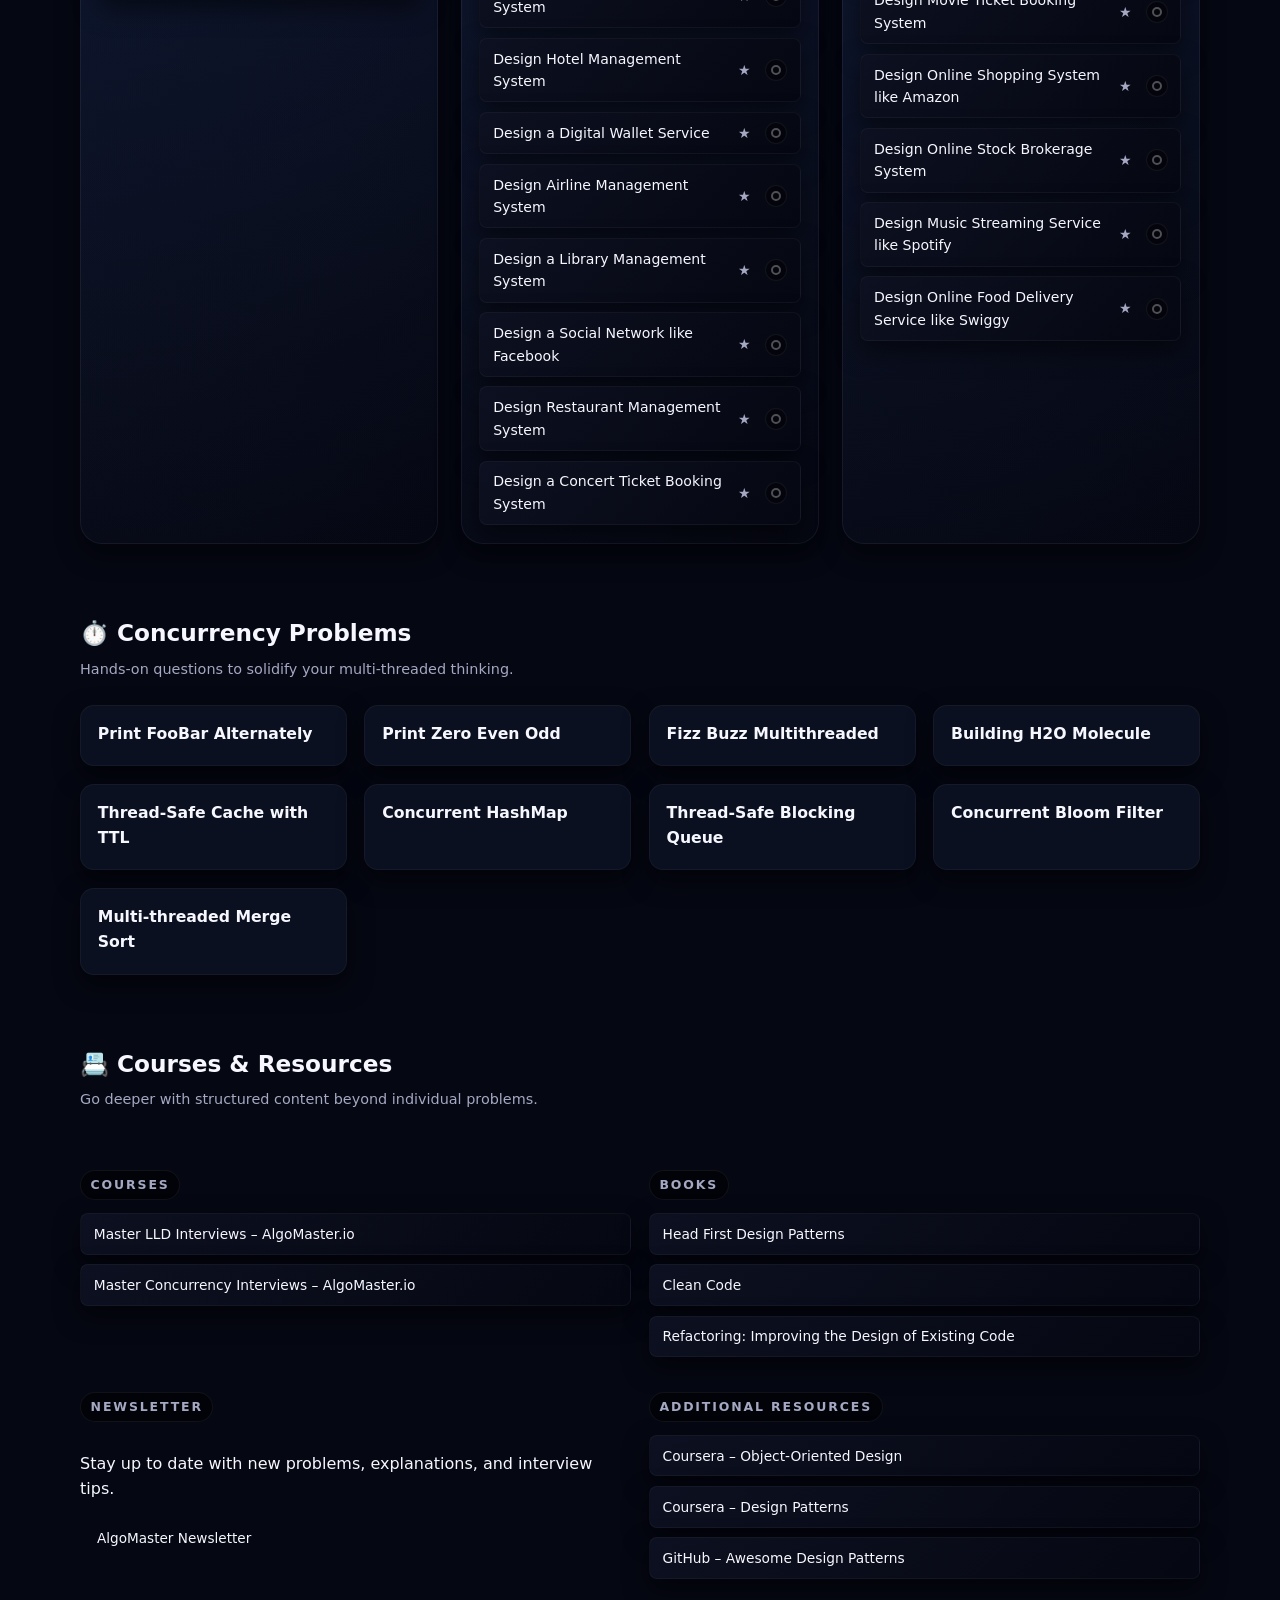
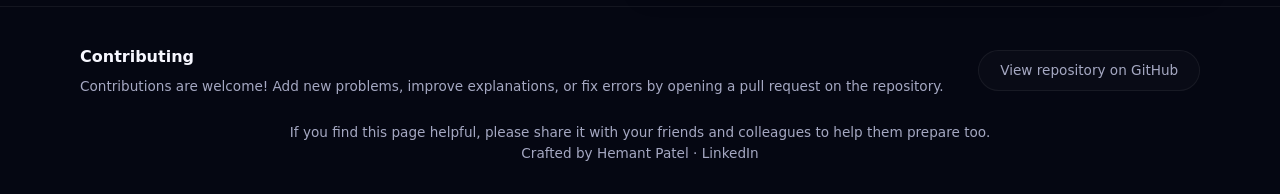
==== commit 72151a9b: "refined lines" ====
--- a/webview/index.html
+++ b/webview/index.html
@@ -9,21 +9,23 @@
       content="Curated roadmap to prepare for Low Level Design (LLD) interviews: OOP, design principles, patterns, UML, concurrency, and hands-on problems."
     />
     <link rel="stylesheet" href="./styles.css" />
-    <link rel="icon" type="image/png" href="../images/lld-repo-logo.png" />
+    <link rel="icon" type="image/png" href="https://avatars.githubusercontent.com/u/59821647?v=4&size=1024" />
   </head>
   <body data-page="overview">
     <div class="app-shell">
       <header class="topbar">
         <div class="logo-block">
-          <img
-            src="../images/lld-repo-logo.png"
-            alt="LLD Repo Logo"
-            class="logo"
-          />
-          <div class="brand">
-            <span class="brand-title">Awesome LLD Prep with Hemant</span>
-            <span class="brand-subtitle">Interview-focused design roadmap</span>
-          </div>
+          <a href="./index.html" class="brand-link" aria-label="Go to overview">
+            <img
+              src="https://avatars.githubusercontent.com/u/59821647?v=4&size=1024"
+              alt="LLD Repo Logo"
+              class="logo"
+            />
+            <div class="brand">
+              <span class="brand-title">Awesome LLD Prep with Hemant</span>
+              <span class="brand-subtitle">Interview-focused design roadmap</span>
+            </div>
+          </a>
         </div>
         <nav class="top-nav" aria-label="Primary">
           <a href="#fundamentals">OOP</a>
@@ -64,17 +66,24 @@
                 Explore full LLD course
               </a>
               <a
-                href="https://blog.algomaster.io/"
+                href="https://in.linkedin.com/in/patel-hemant"
                 class="btn ghost"
                 target="_blank"
                 rel="noopener noreferrer"
               >
-                Join AlgoMaster newsletter
+                Connect with me on LinkedIn
               </a>
             </div>
             <p class="hero-meta">
-              Curated from
-              <code>README.md</code> in this repository — optimized for fast,
+              Built from the
+              <a
+                href="https://github.com/ashishps1/awesome-low-level-design"
+                target="_blank"
+                rel="noopener noreferrer"
+              >
+                awesome-low-level-design
+              </a>
+              README by AlgoMaster.io, curated and optimized here for fast,
               focused interview preparation.
             </p>
           </div>
@@ -2372,7 +2381,7 @@
           <div class="footer-actions">
             <a
               class="btn ghost"
-              href="https://github.com/hemantsonu20/awesome-low-level-design"
+              href="https://github.com/ashishps1/awesome-low-level-design"
               target="_blank"
               rel="noopener noreferrer"
             >
@@ -2381,8 +2390,26 @@
           </div>
         </div>
         <p class="footer-meta">
-          If you find this resource helpful, please give the repository a star and share
-          it with others!
+          If you find this page helpful, please share it with your friends and
+          colleagues to help them prepare too.
+        </p>
+        <p class="footer-meta">
+          Crafted by
+          <a
+            href="https://github.com/Patel-Hemant"
+            target="_blank"
+            rel="noopener noreferrer"
+          >
+            Hemant&nbsp;Patel
+          </a>
+          ·
+          <a
+            href="https://in.linkedin.com/in/patel-hemant"
+            target="_blank"
+            rel="noopener noreferrer"
+          >
+            LinkedIn
+          </a>
         </p>
       </footer>
     </div>
--- a/webview/styles.css
+++ b/webview/styles.css
@@ -223,6 +223,13 @@
   gap: 0.65rem;
 }
 
+.brand-link {
+  display: inline-flex;
+  align-items: center;
+  gap: 0.65rem;
+  color: inherit;
+}
+
 .logo {
   width: 36px;
   height: 36px;
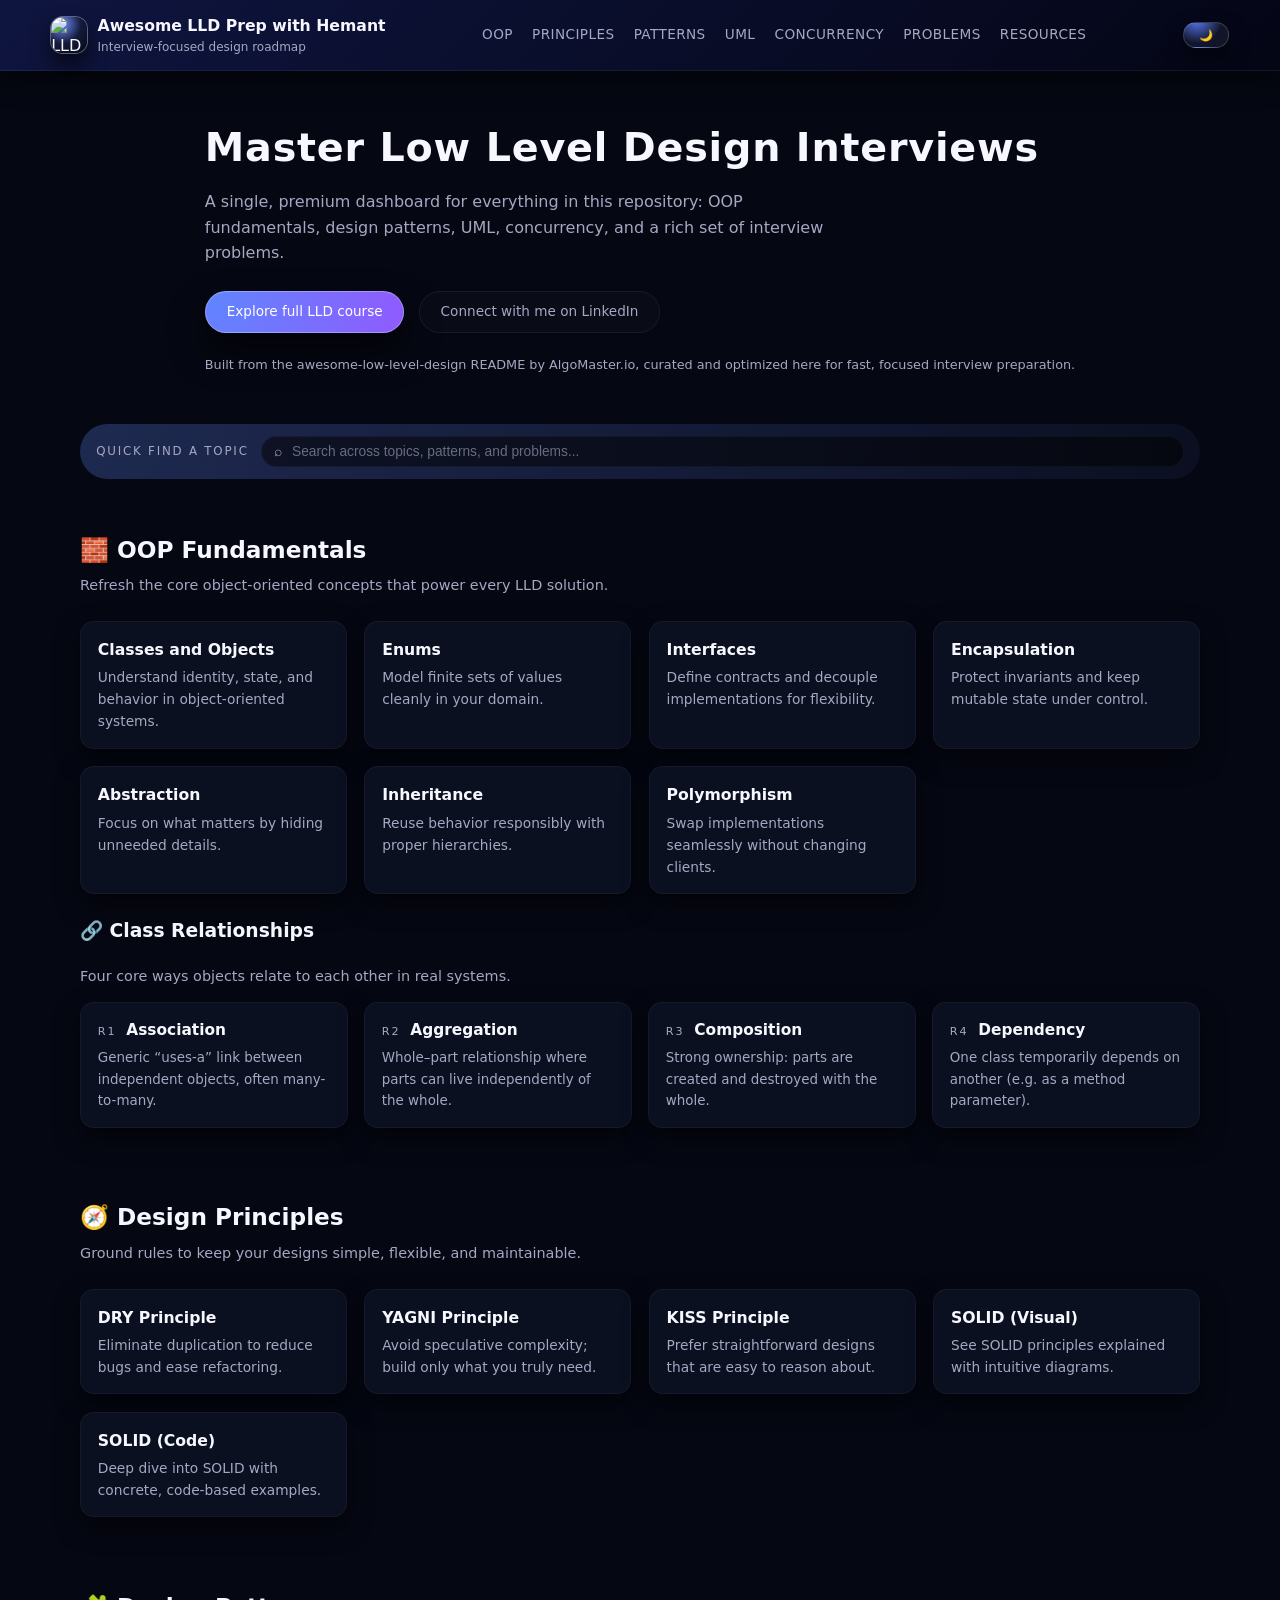
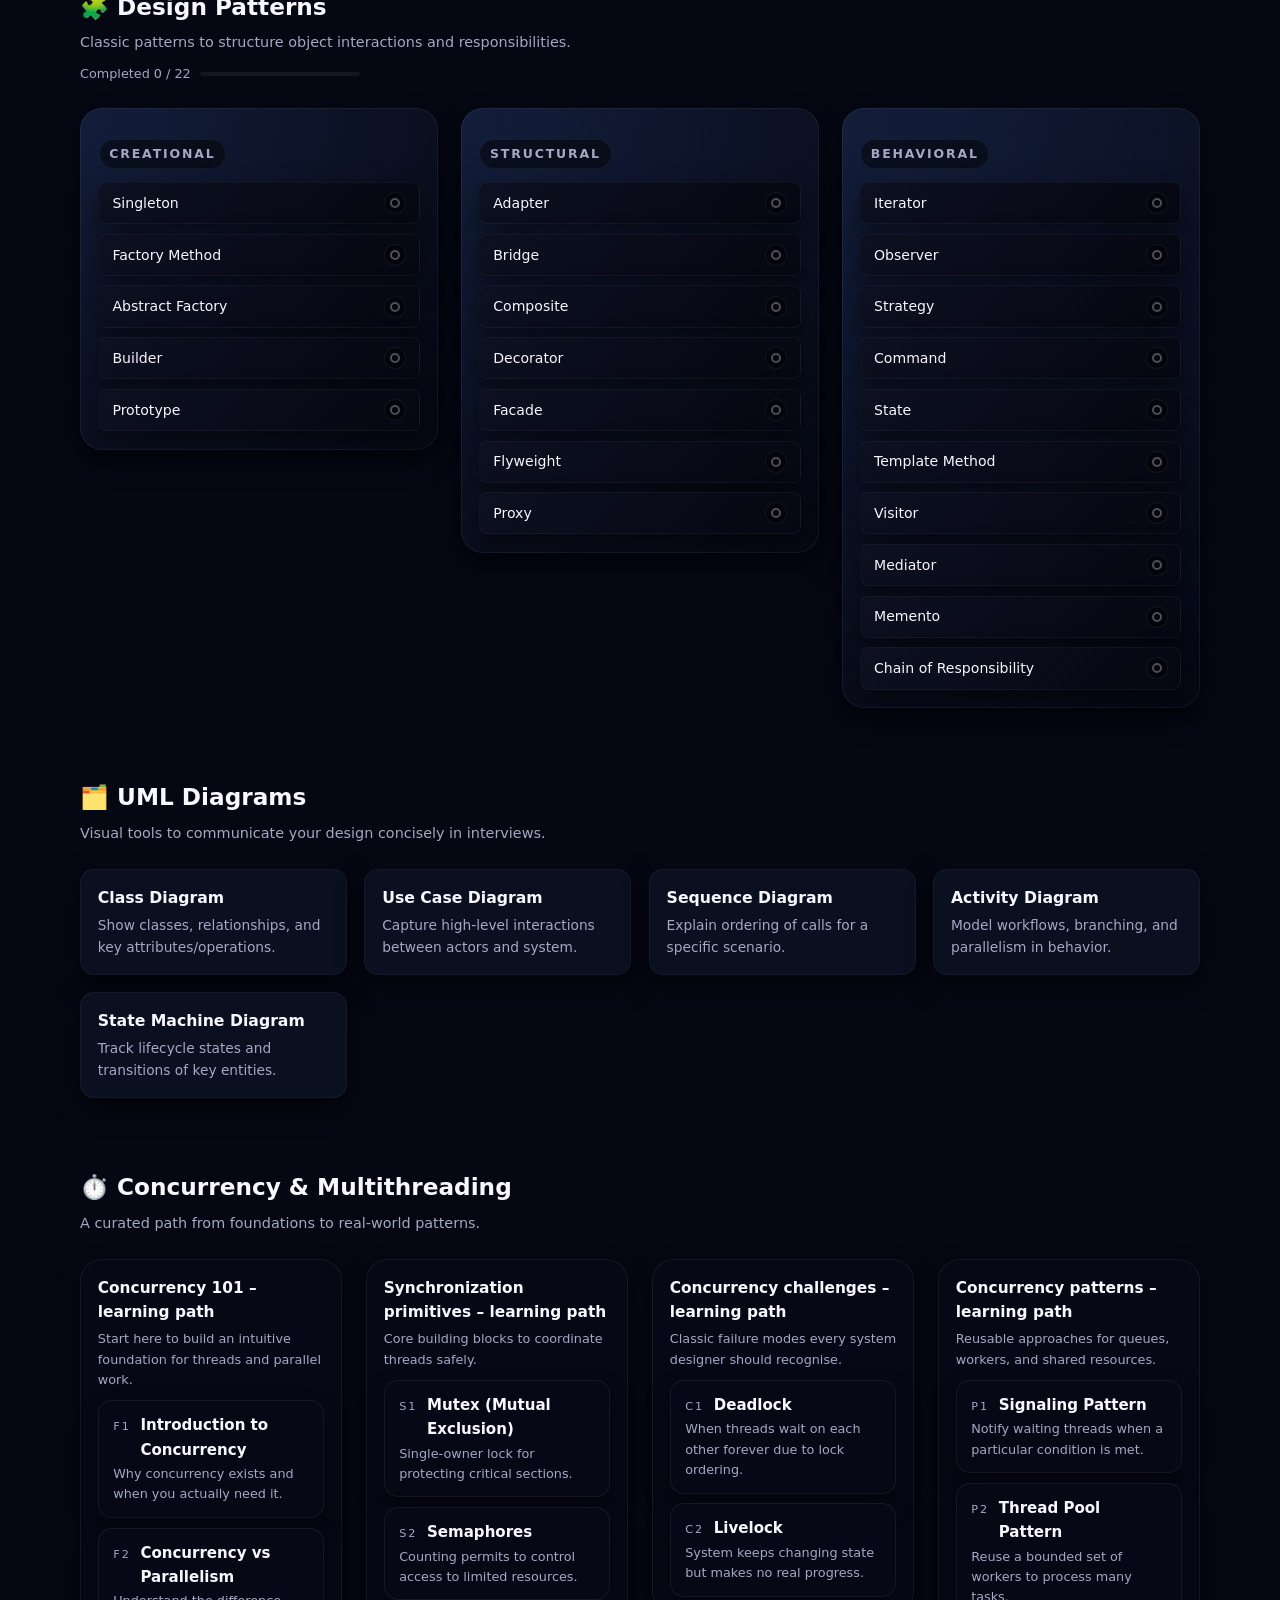
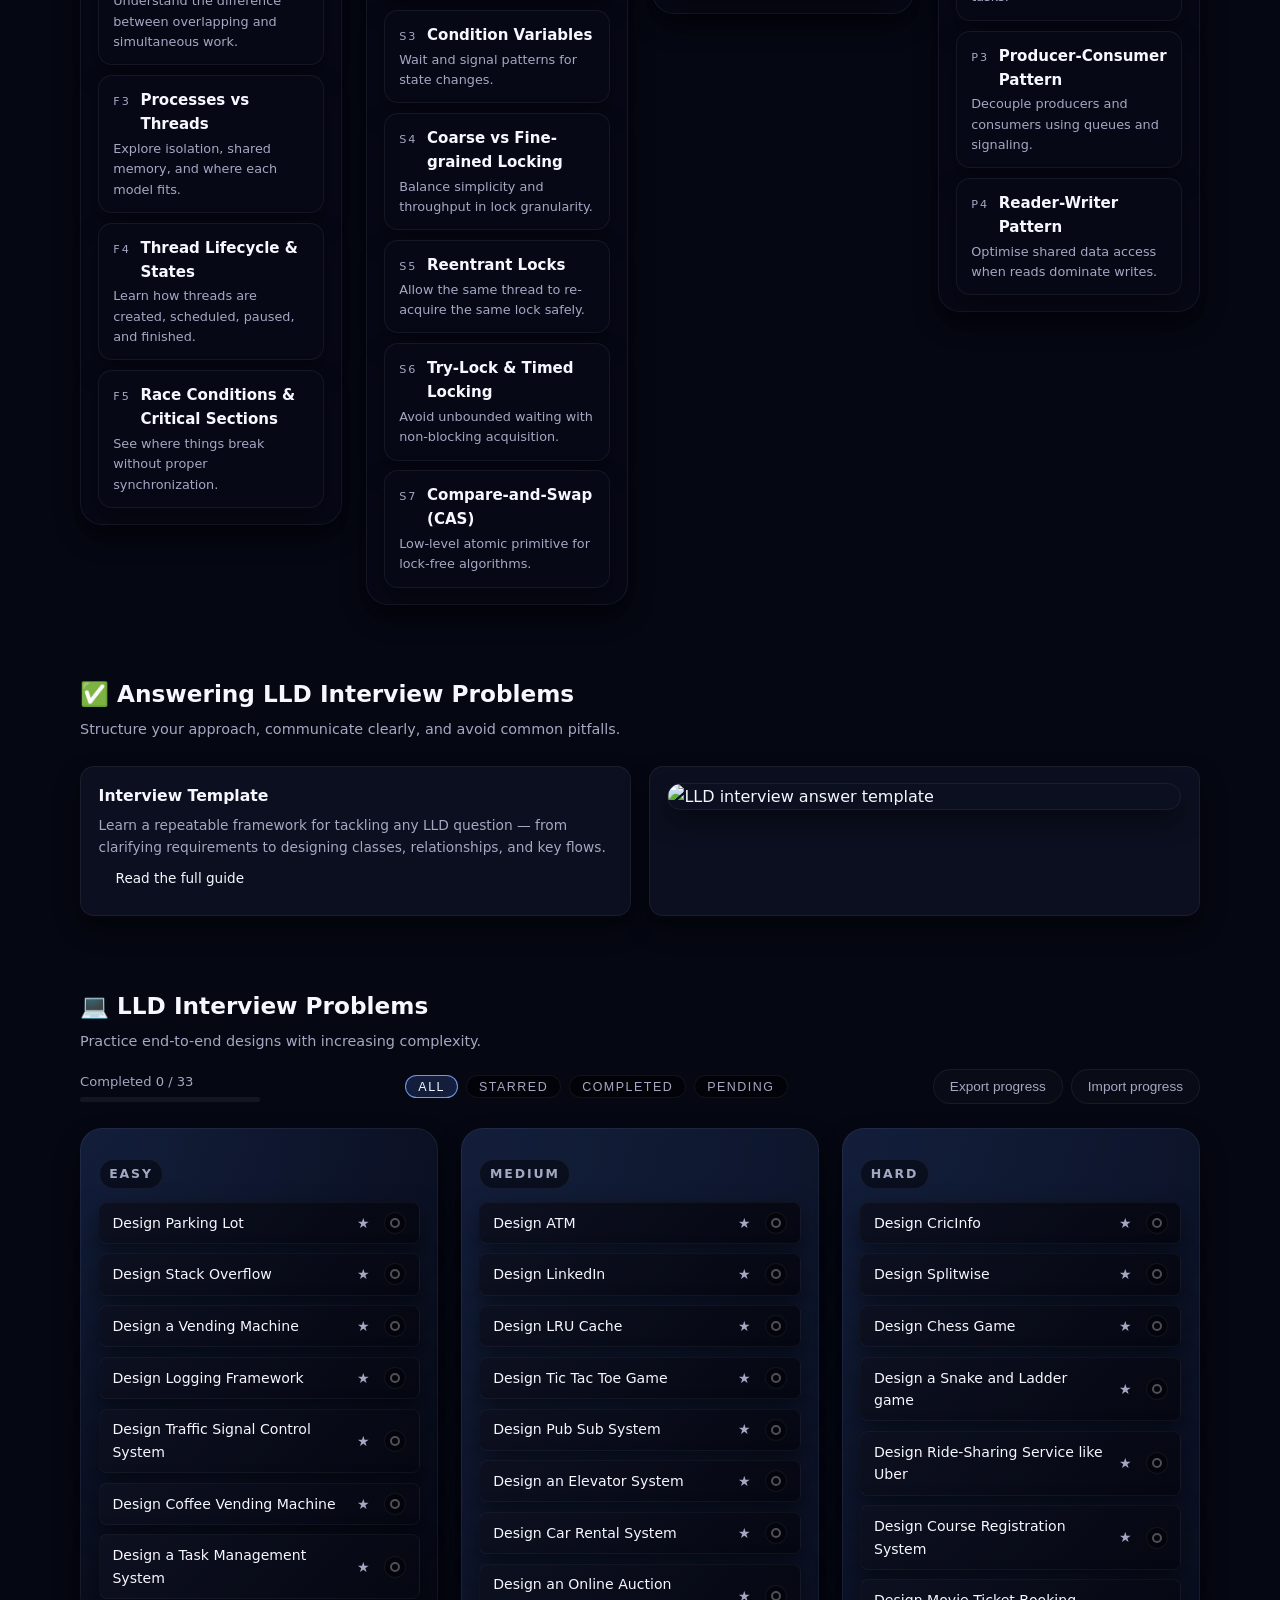
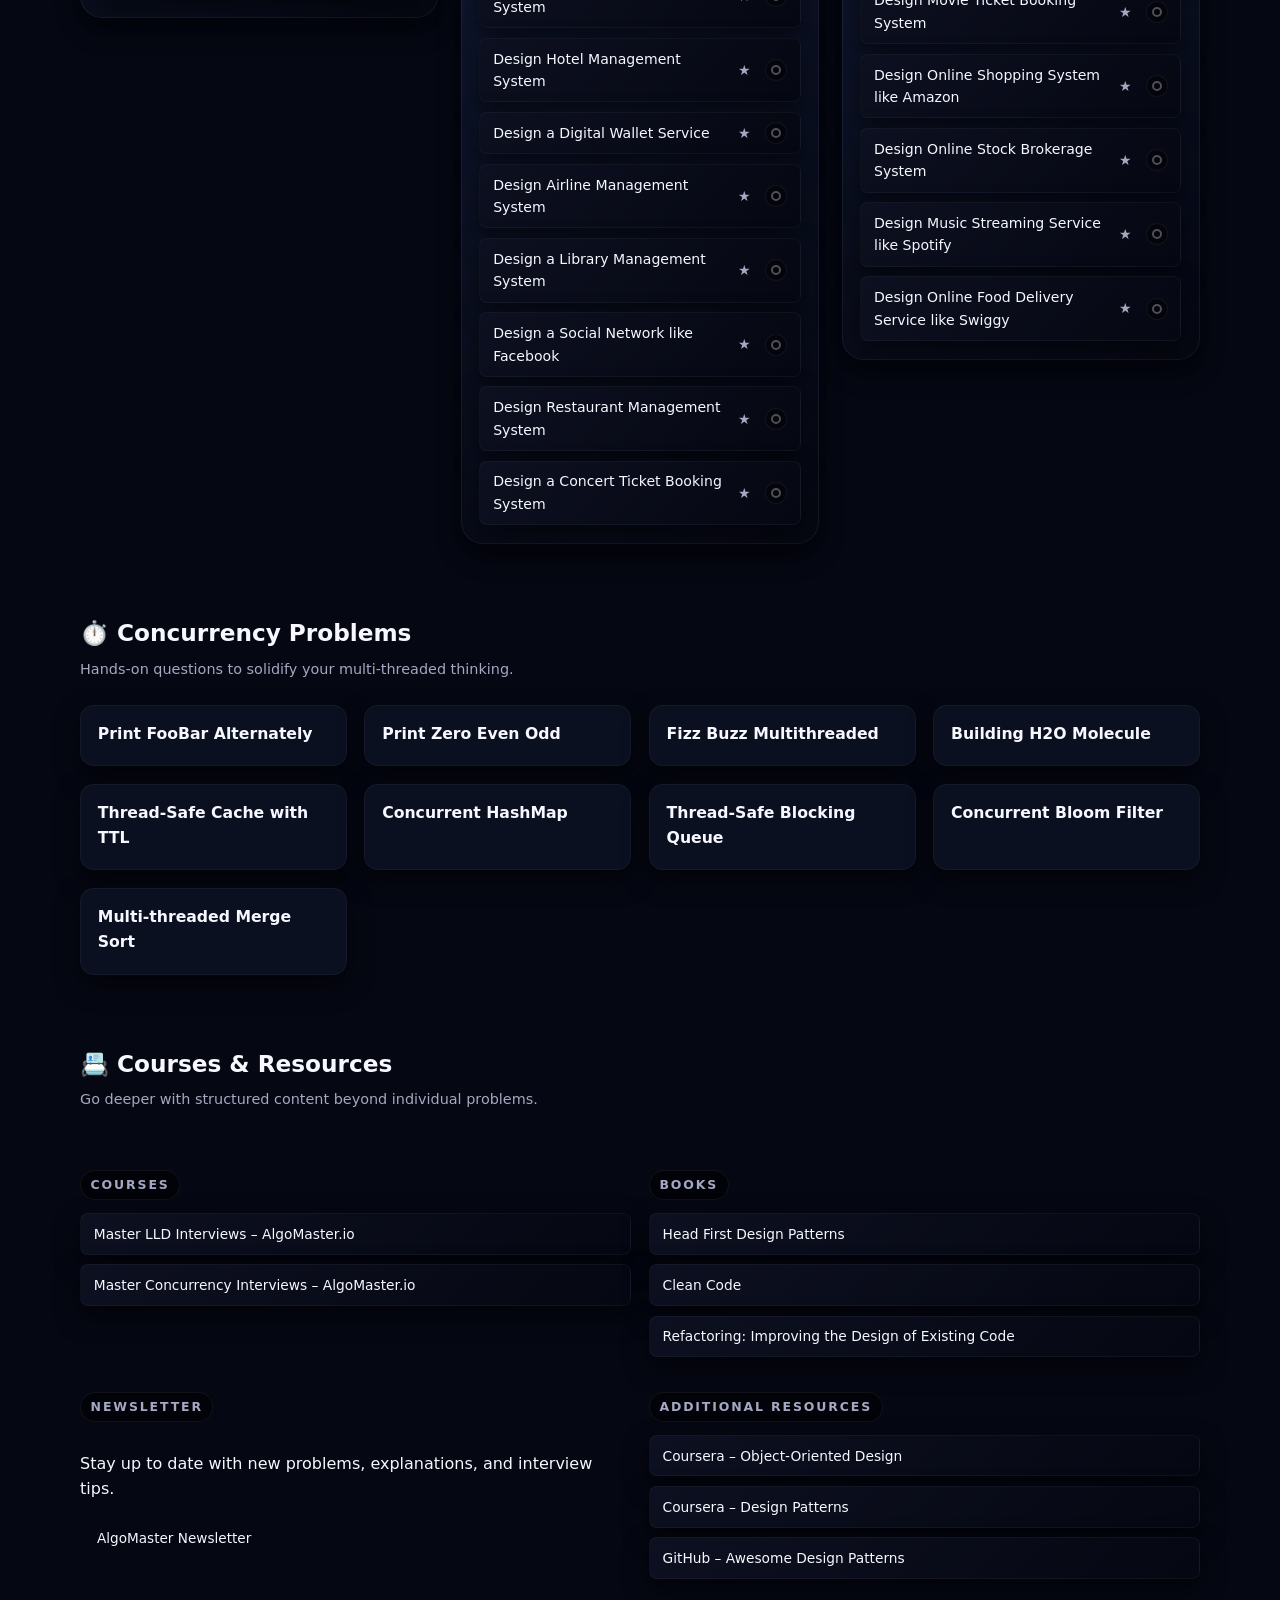
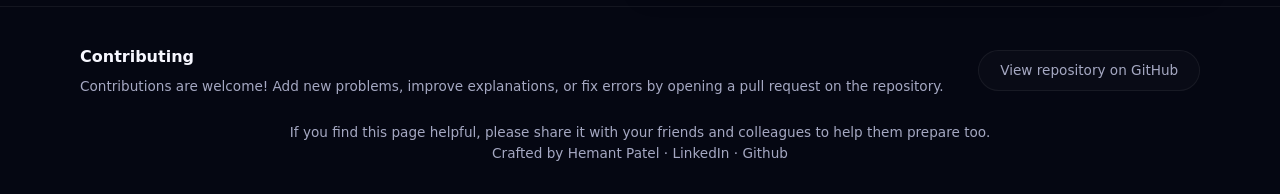
==== commit 6d501102: "fixes some ui issues" ====
--- a/webview/index.html
+++ b/webview/index.html
@@ -1189,7 +1189,7 @@
             </article>
             <article class="card card-image">
               <img
-                src="../images/interview-template.png"
+                src="https://raw.githubusercontent.com/Patel-Hemant/awesome-low-level-design/refs/heads/main/images/interview-template.png"
                 alt="LLD interview answer template"
               />
             </article>
@@ -2396,7 +2396,7 @@
         <p class="footer-meta">
           Crafted by
           <a
-            href="https://github.com/Patel-Hemant"
+            href="https://in.linkedin.com/in/patel-hemant"
             target="_blank"
             rel="noopener noreferrer"
           >
@@ -2410,6 +2410,14 @@
           >
             LinkedIn
           </a>
+          ·
+          <a
+            href="https://github.com/Patel-Hemant"
+            target="_blank"
+            rel="noopener noreferrer"
+          >
+            Github
+          </a>
         </p>
       </footer>
     </div>
--- a/webview/styles.css
+++ b/webview/styles.css
@@ -786,6 +786,7 @@
   display: grid;
   grid-template-columns: repeat(auto-fit, minmax(220px, 1fr));
   gap: 1.4rem;
+  align-items: flex-start;
   max-width: 1120px;
   margin: 0 auto;
 }
@@ -813,6 +814,12 @@
   border-color: var(--border-subtle);
 }
 
+body.light .problems-column .problem-card:hover {
+  background: linear-gradient(135deg, #eef1ff, #ffffff);
+  border-color: rgba(54, 92, 255, 0.6);
+  box-shadow: 0 10px 18px rgba(80, 96, 138, 0.2);
+}
+
 .link-list {
   list-style: none;
   padding: 0;
@@ -1025,9 +1032,20 @@
     border-color var(--transition-fast), transform var(--transition-fast);
 }
 
+body.light .problem-progress-toggle,
+body.light .pattern-progress-toggle {
+  background: #f4f6ff;
+  border-color: rgba(54, 92, 255, 0.28);
+}
+
 .problem-progress-toggle:hover,
 .pattern-progress-toggle:hover {
   transform: translateY(-1px);
+}
+
+body.light .problem-progress-toggle:hover,
+body.light .pattern-progress-toggle:hover {
+  border-color: rgba(54, 92, 255, 0.5);
 }
 
 .problem-star-toggle {
@@ -1088,6 +1106,10 @@
   height: 10px;
   border-radius: 999px;
   border: 2px solid rgba(255, 255, 255, 0.3);
+}
+
+body.light .progress-check {
+  border-color: rgba(54, 92, 255, 0.55);
 }
 
 .problem-progress-toggle.is-completed .progress-check {
@@ -1466,4 +1488,3 @@
     width: 100%;
   }
 }
-
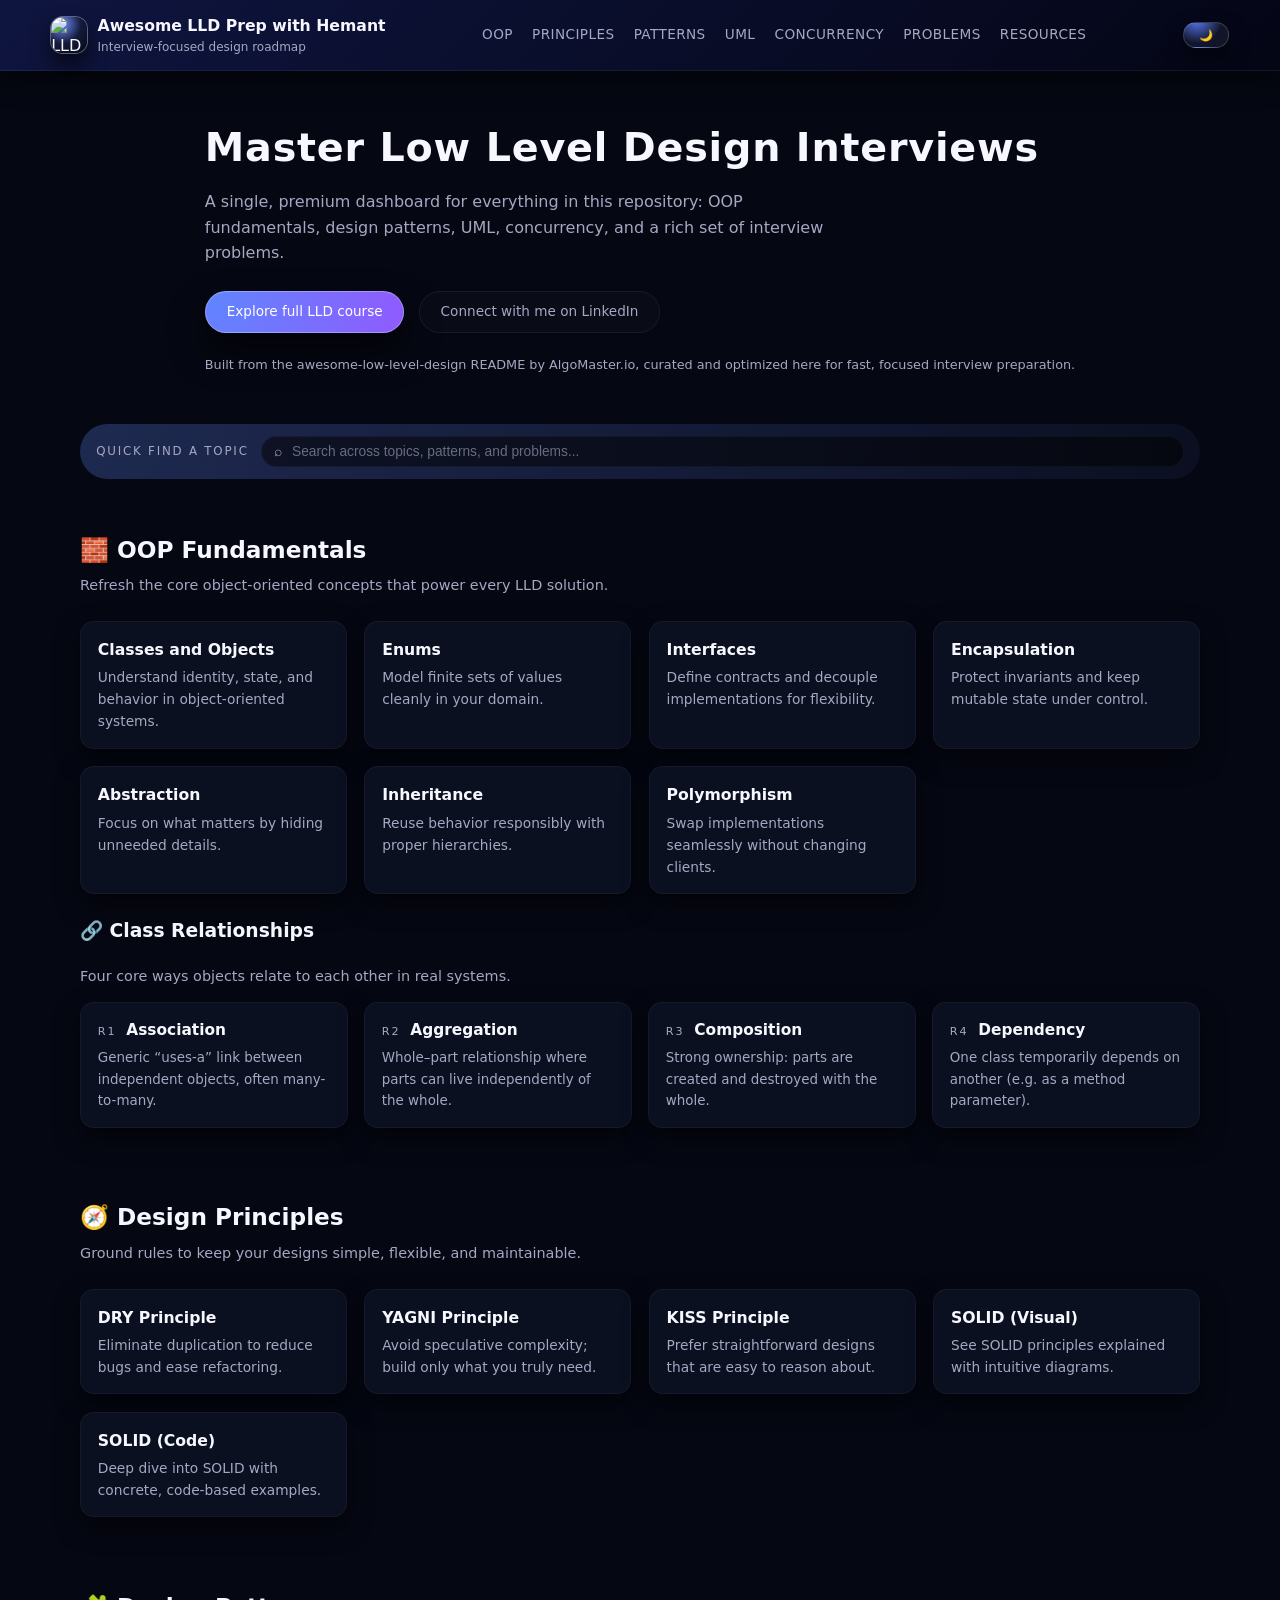
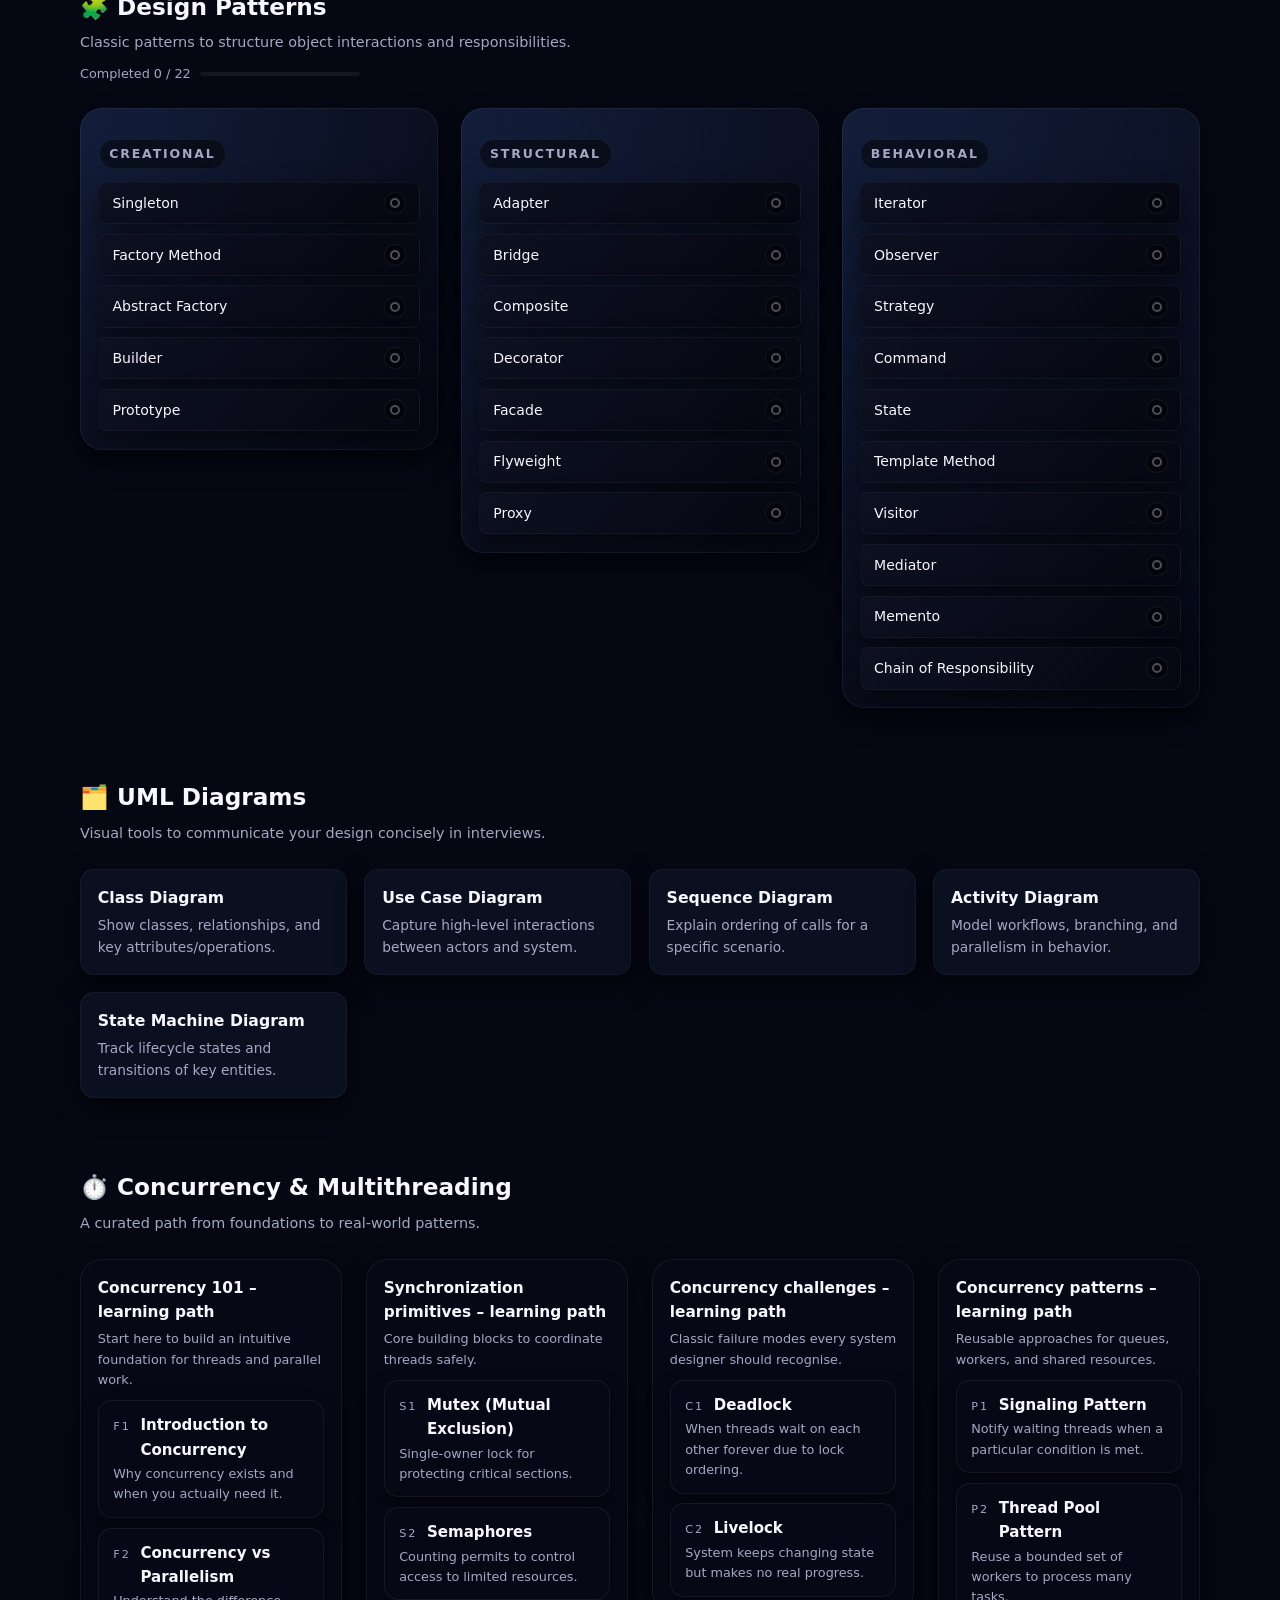
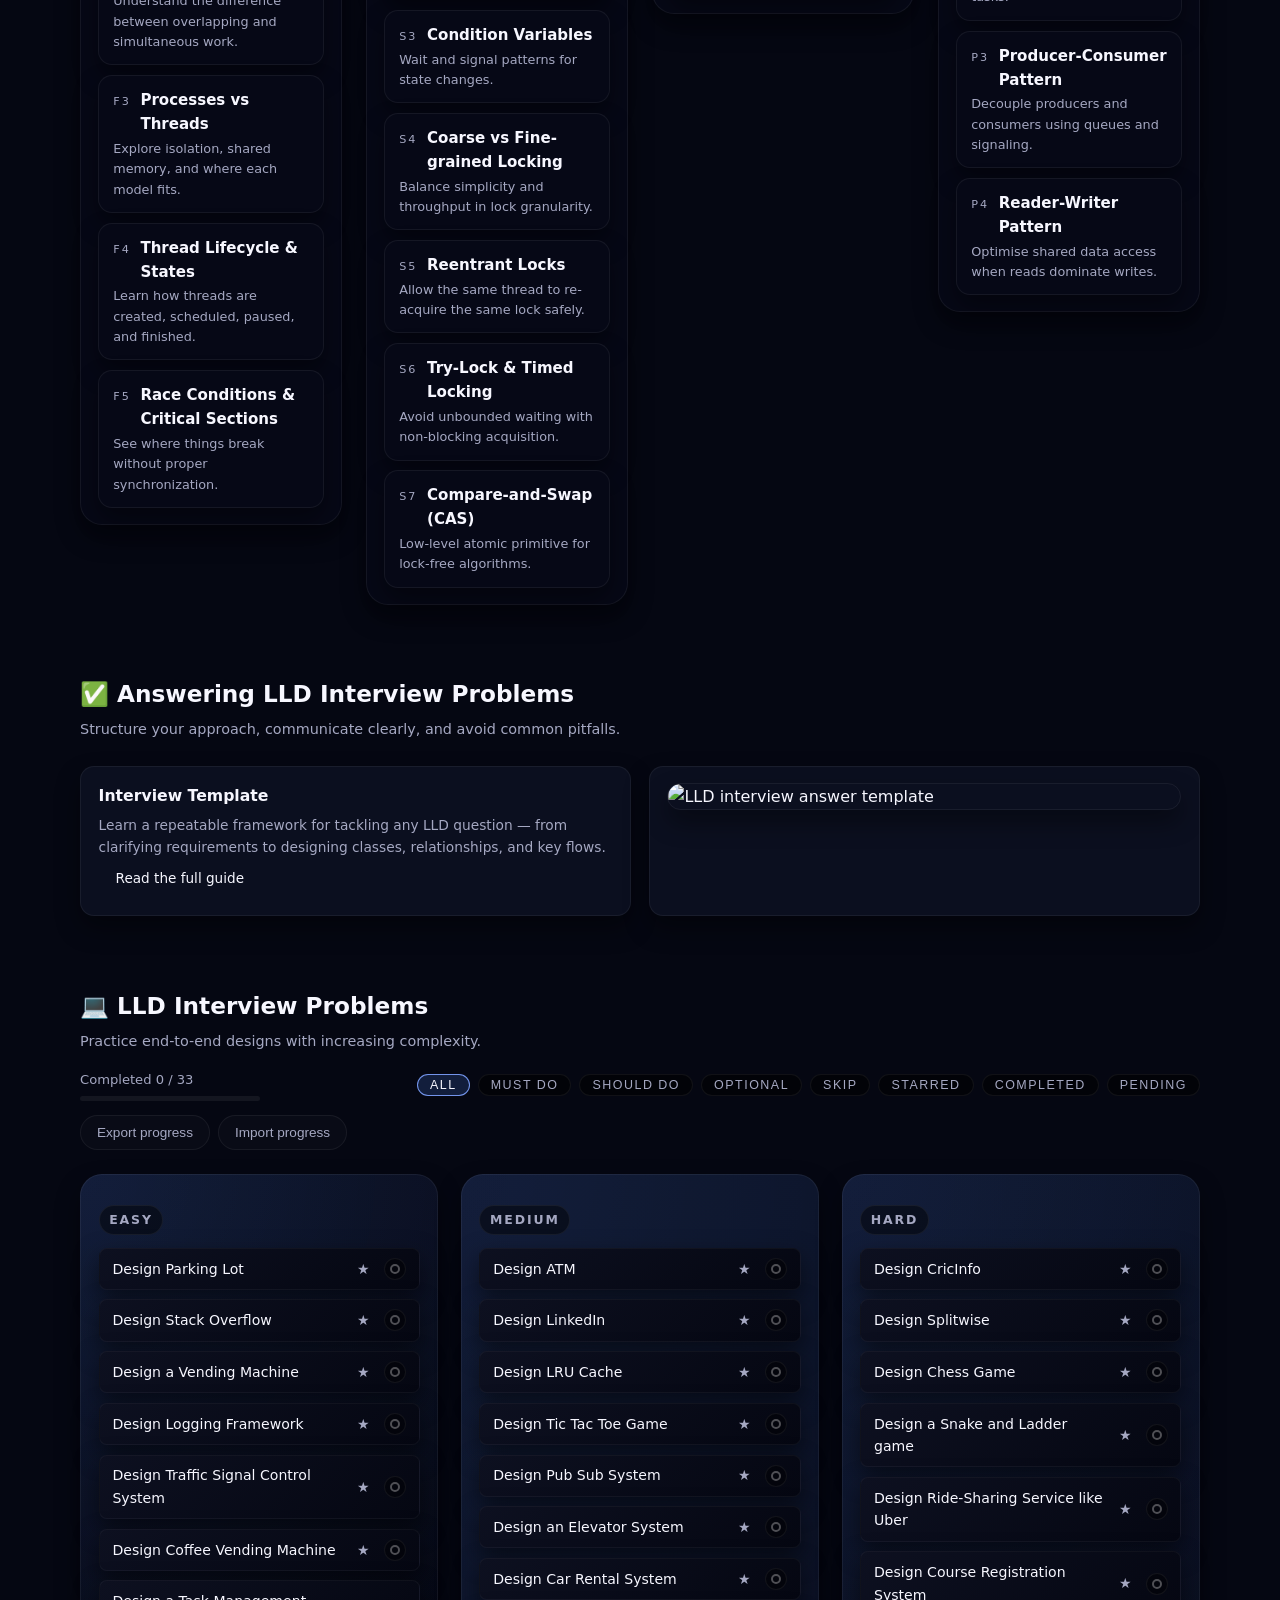
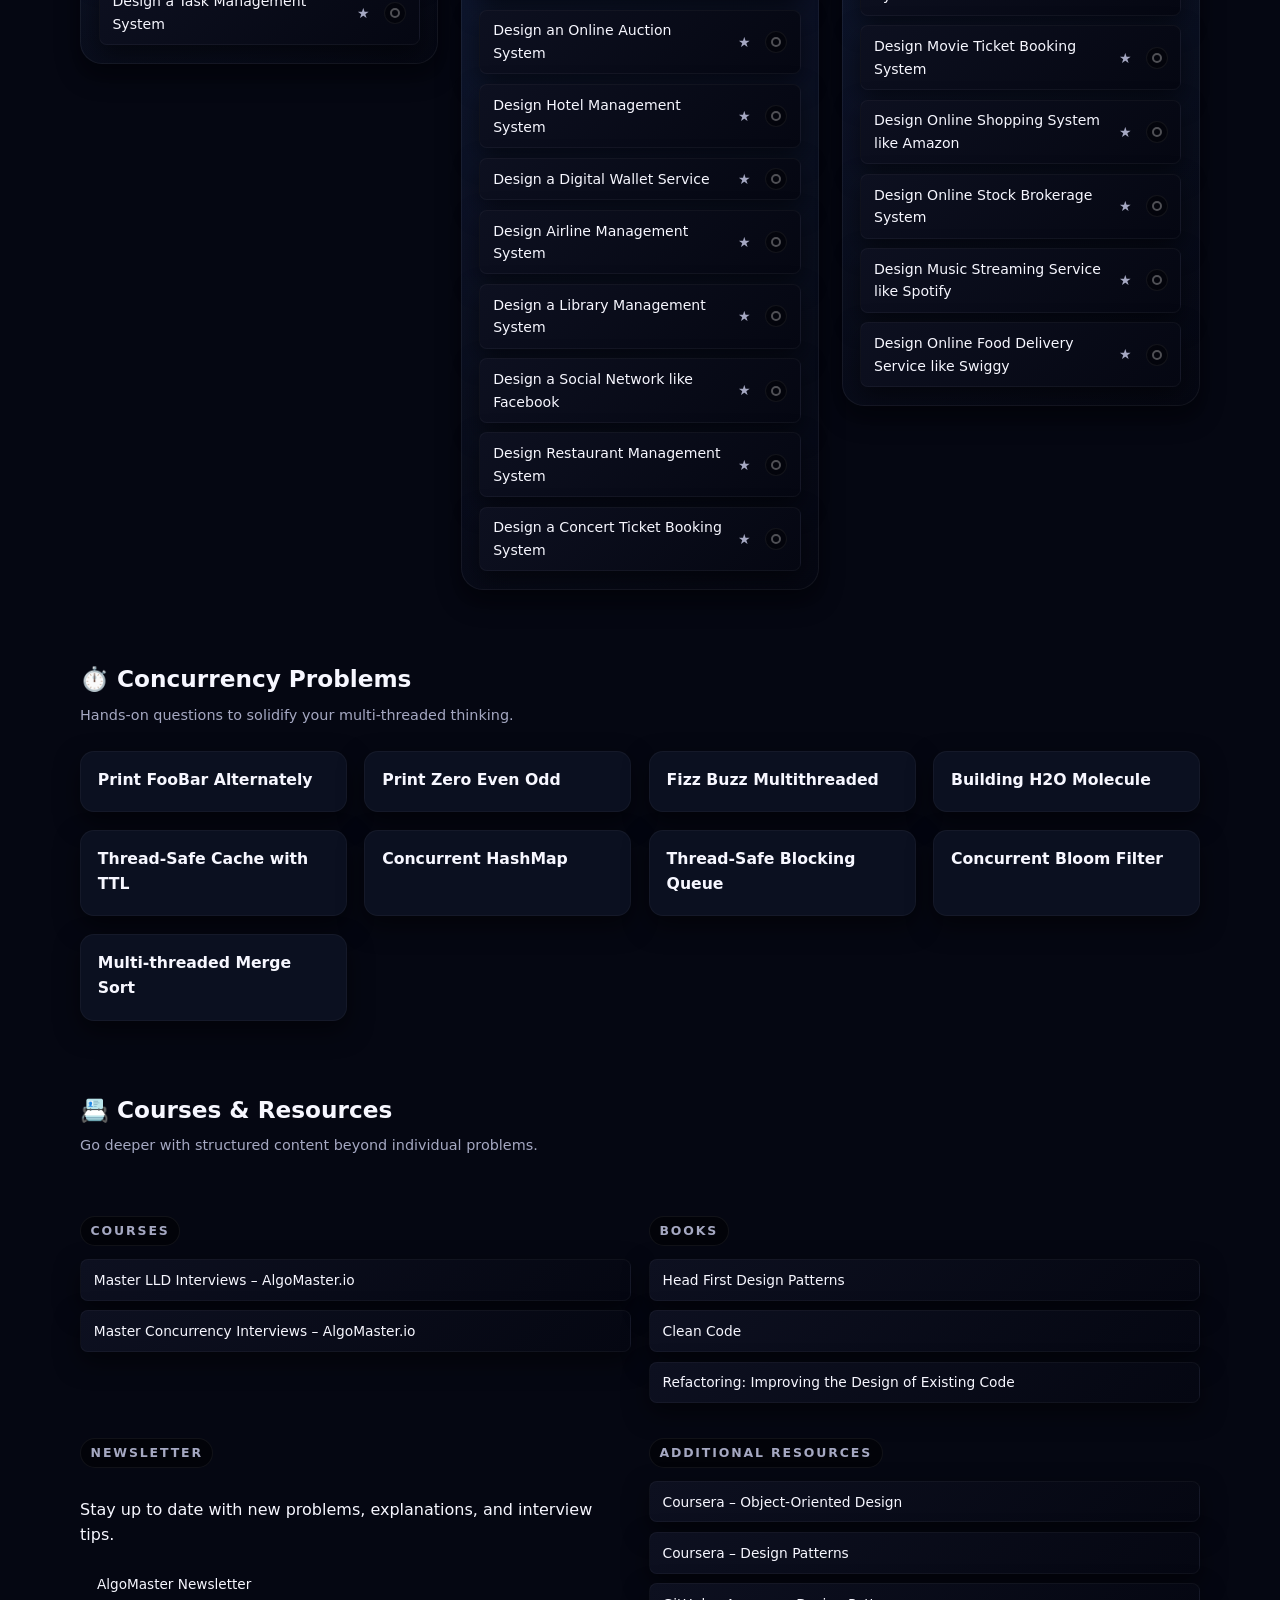
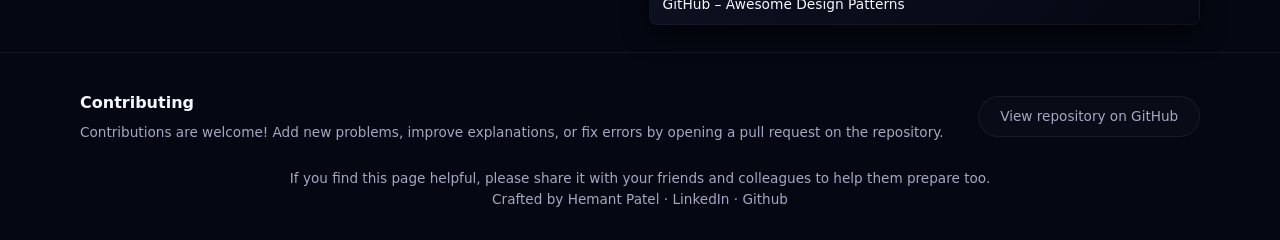
==== commit 2e5eb0fb: "added must, should, skip and option filter for problems" ====
--- a/webview/index.html
+++ b/webview/index.html
@@ -1221,6 +1221,34 @@
                 <button
                   type="button"
                   class="pill-filter"
+                  data-filter="must"
+                >
+                  Must Do
+                </button>
+                <button
+                  type="button"
+                  class="pill-filter"
+                  data-filter="should"
+                >
+                  Should Do
+                </button>
+                <button
+                  type="button"
+                  class="pill-filter"
+                  data-filter="optional"
+                >
+                  Optional
+                </button>
+                <button
+                  type="button"
+                  class="pill-filter"
+                  data-filter="skip"
+                >
+                  Skip
+                </button>
+                <button
+                  type="button"
+                  class="pill-filter"
                   data-filter="starred"
                 >
                   Starred
@@ -2381,7 +2409,7 @@
           <div class="footer-actions">
             <a
               class="btn ghost"
-              href="https://github.com/ashishps1/awesome-low-level-design"
+              href="https://github.com/Patel-Hemant/awesome-low-level-design"
               target="_blank"
               rel="noopener noreferrer"
             >
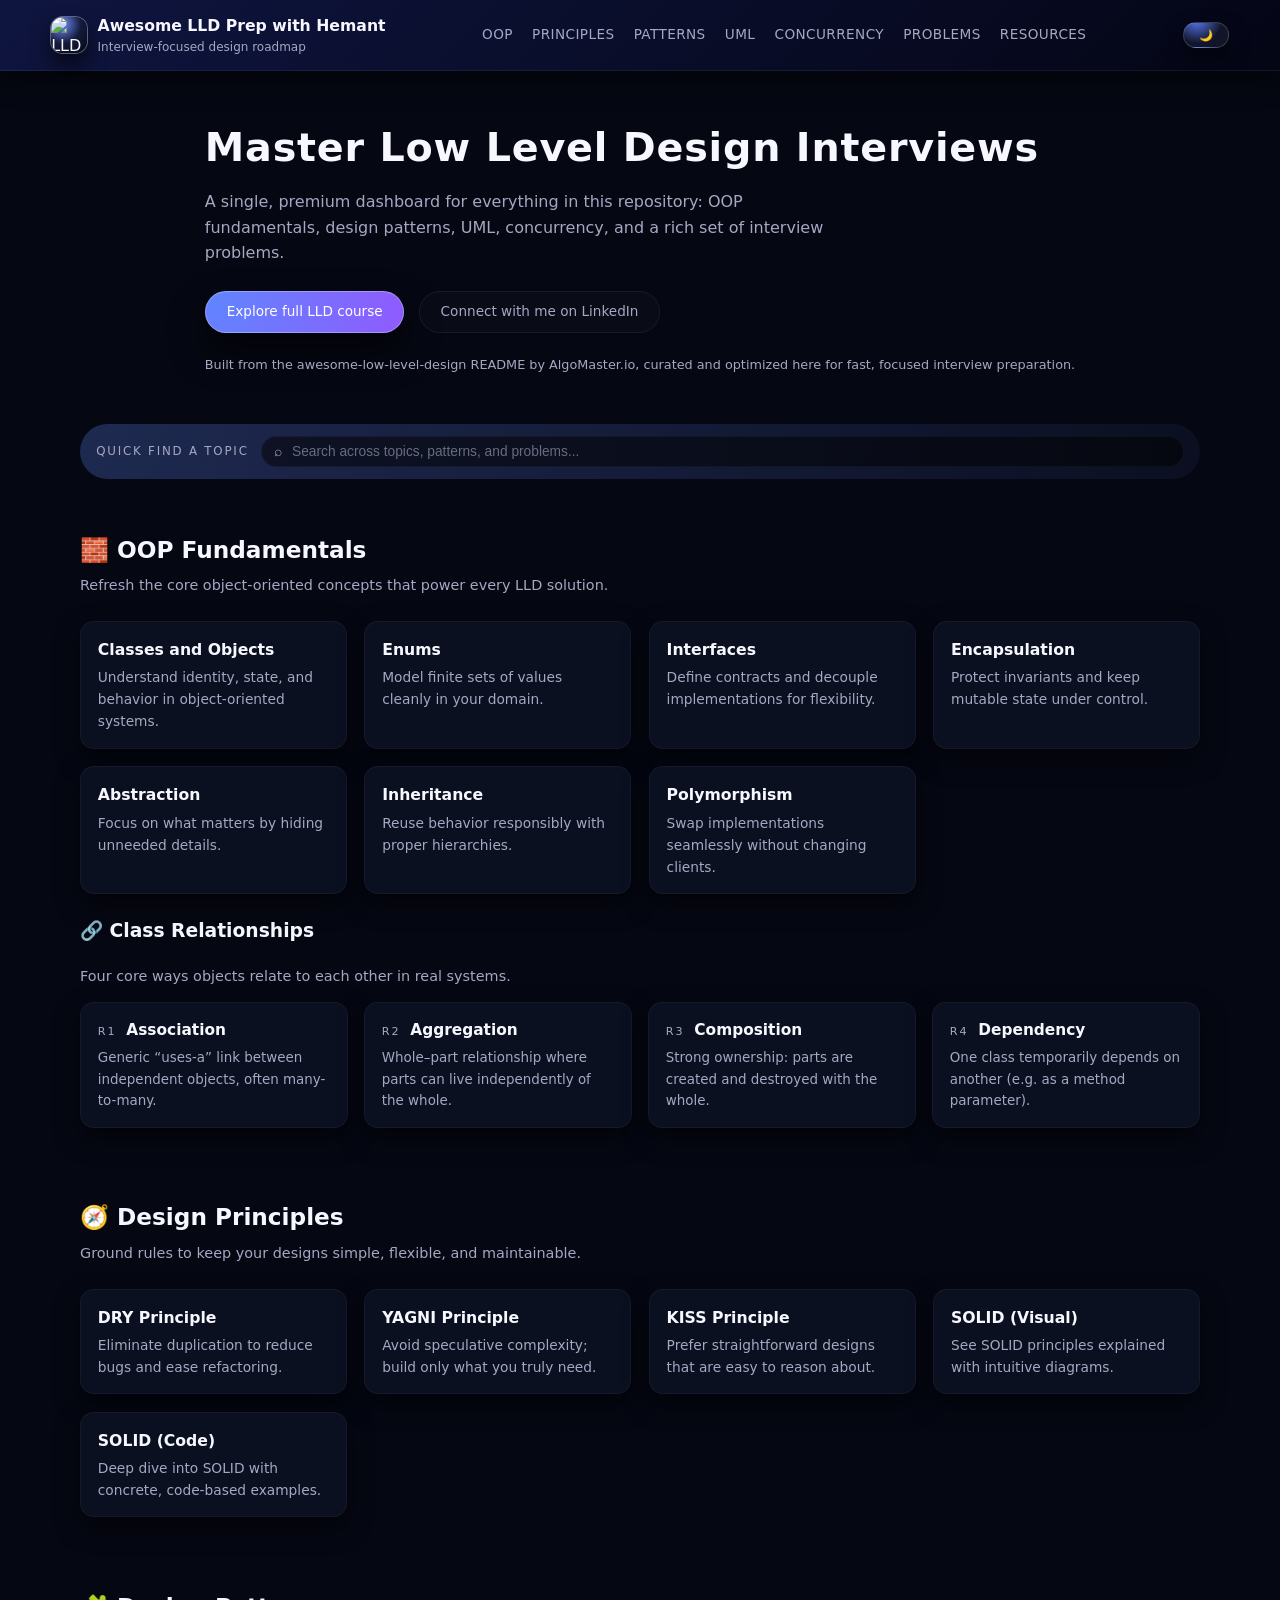
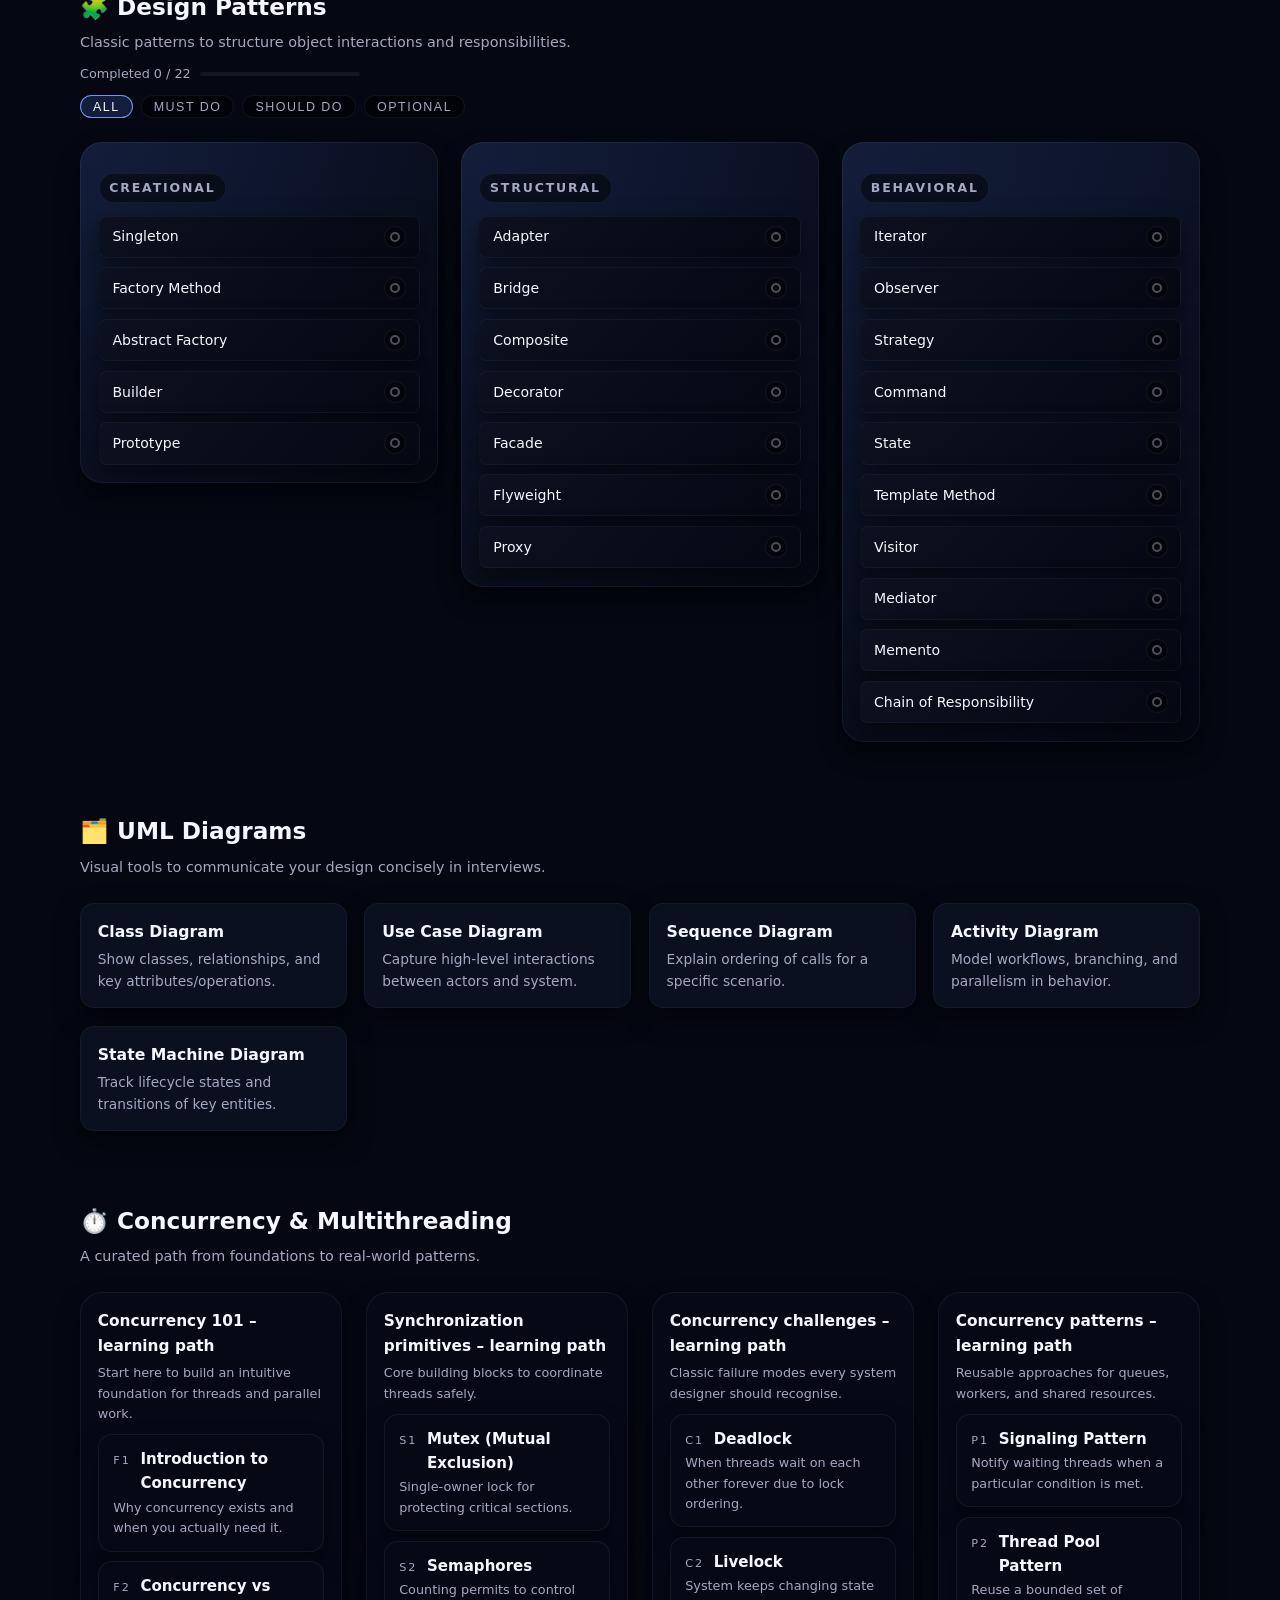
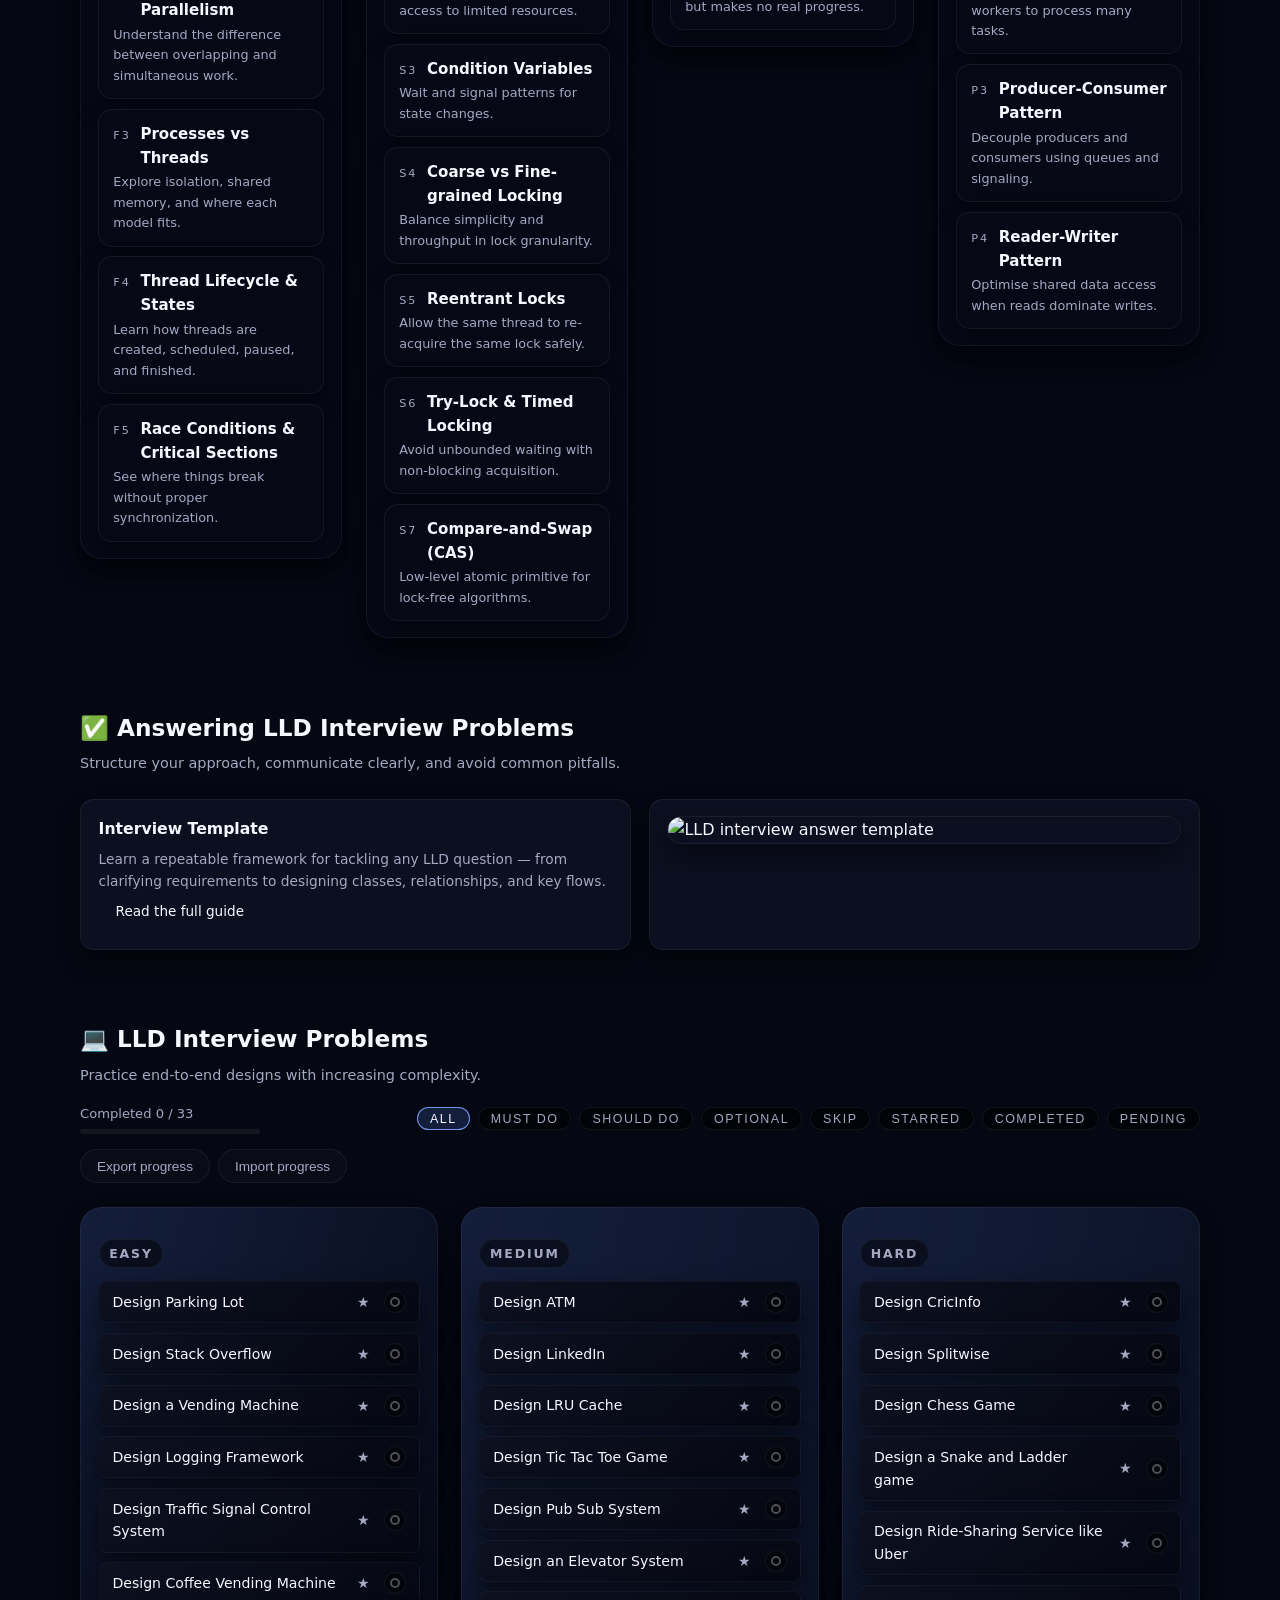
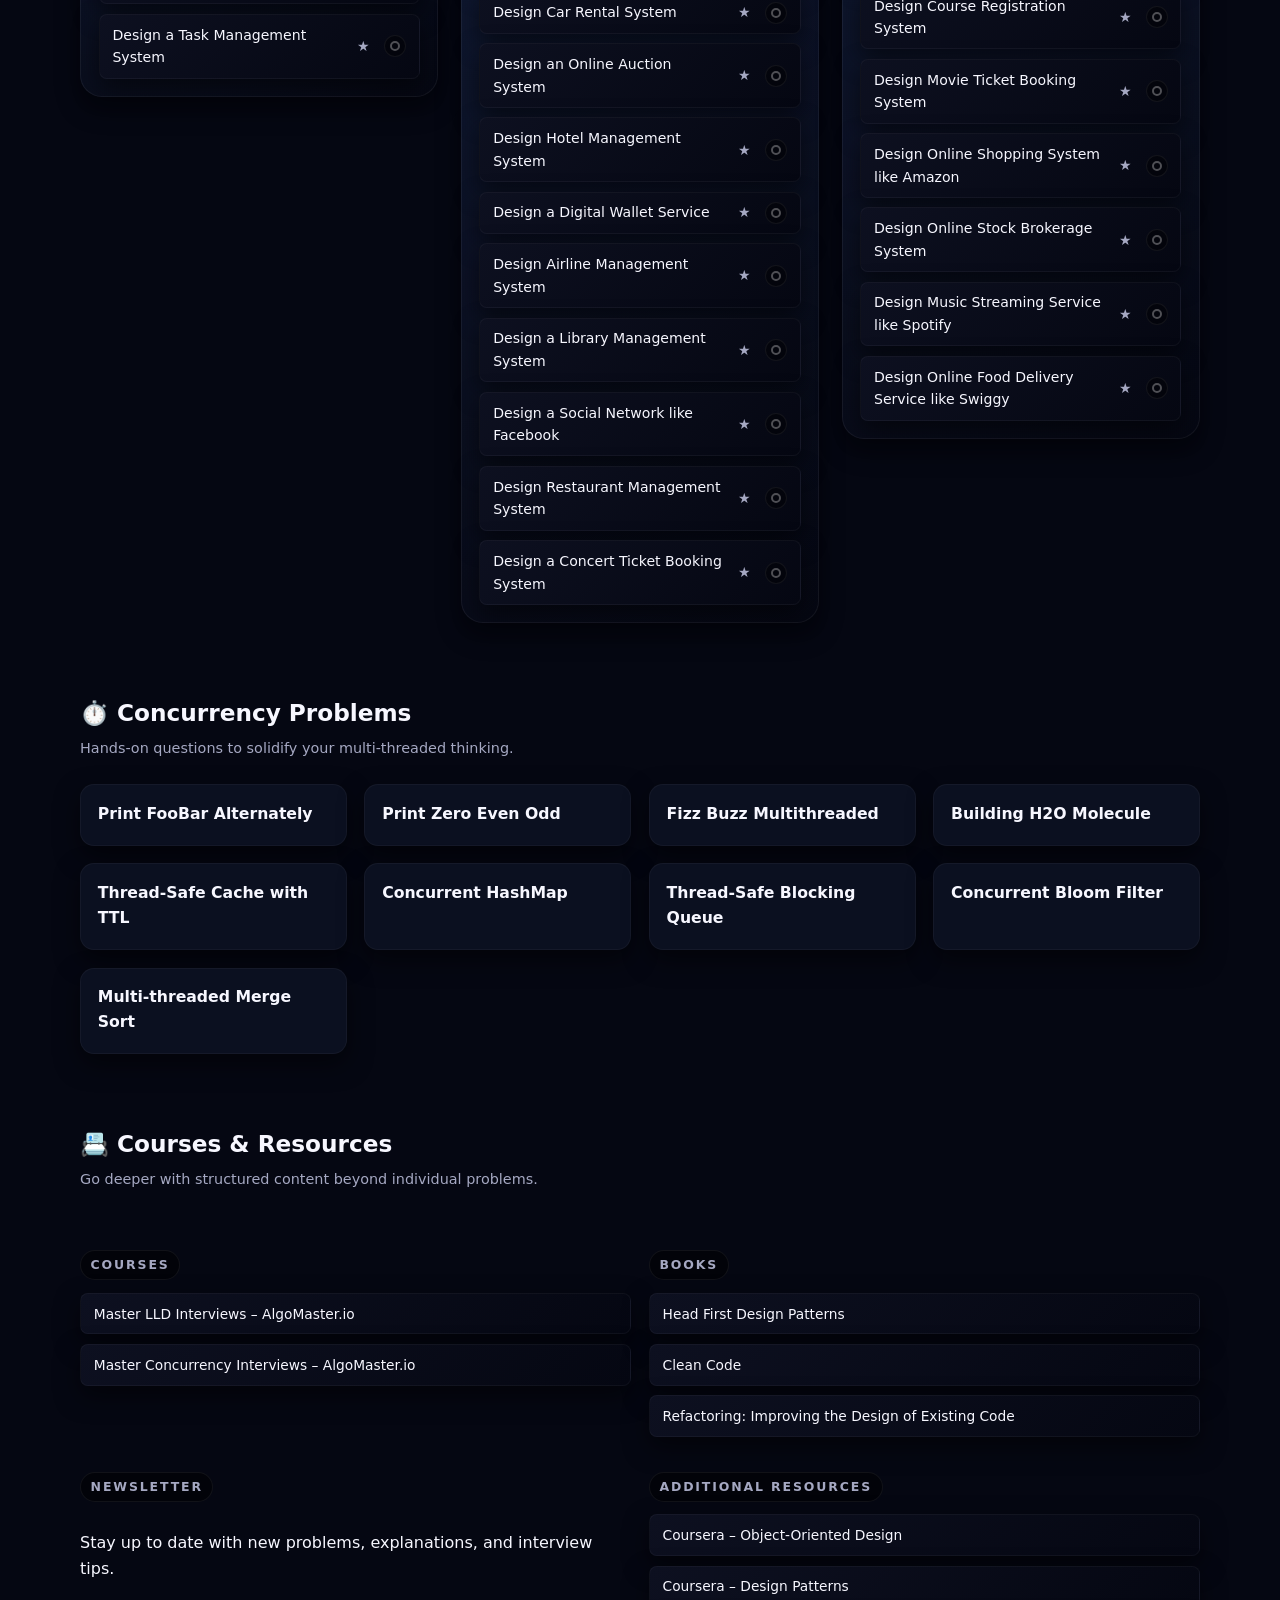
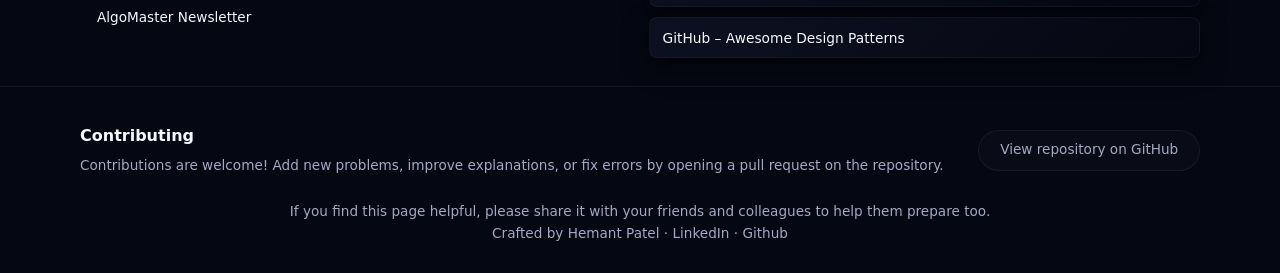
==== commit 0cf6ec52: "added filter for design patterns" ====
--- a/webview/index.html
+++ b/webview/index.html
@@ -329,6 +329,36 @@
                   class="progress-bar-fill"
                 ></div>
               </div>
+            </div>
+            <div class="patterns-filters" aria-label="Filter design patterns">
+              <button
+                type="button"
+                class="pill-filter is-active"
+                data-pattern-filter="all"
+              >
+                All
+              </button>
+              <button
+                type="button"
+                class="pill-filter"
+                data-pattern-filter="must"
+              >
+                Must Do
+              </button>
+              <button
+                type="button"
+                class="pill-filter"
+                data-pattern-filter="should"
+              >
+                Should Do
+              </button>
+              <button
+                type="button"
+                class="pill-filter"
+                data-pattern-filter="optional"
+              >
+                Optional
+              </button>
             </div>
           </header>
           <div class="patterns-layout">
--- a/webview/styles.css
+++ b/webview/styles.css
@@ -777,6 +777,13 @@
   height: 4px;
 }
 
+.patterns-filters {
+  margin-top: 0.7rem;
+  display: flex;
+  flex-wrap: wrap;
+  gap: 0.5rem;
+}
+
 .chip-row.tight {
   gap: 0.4rem;
 }
